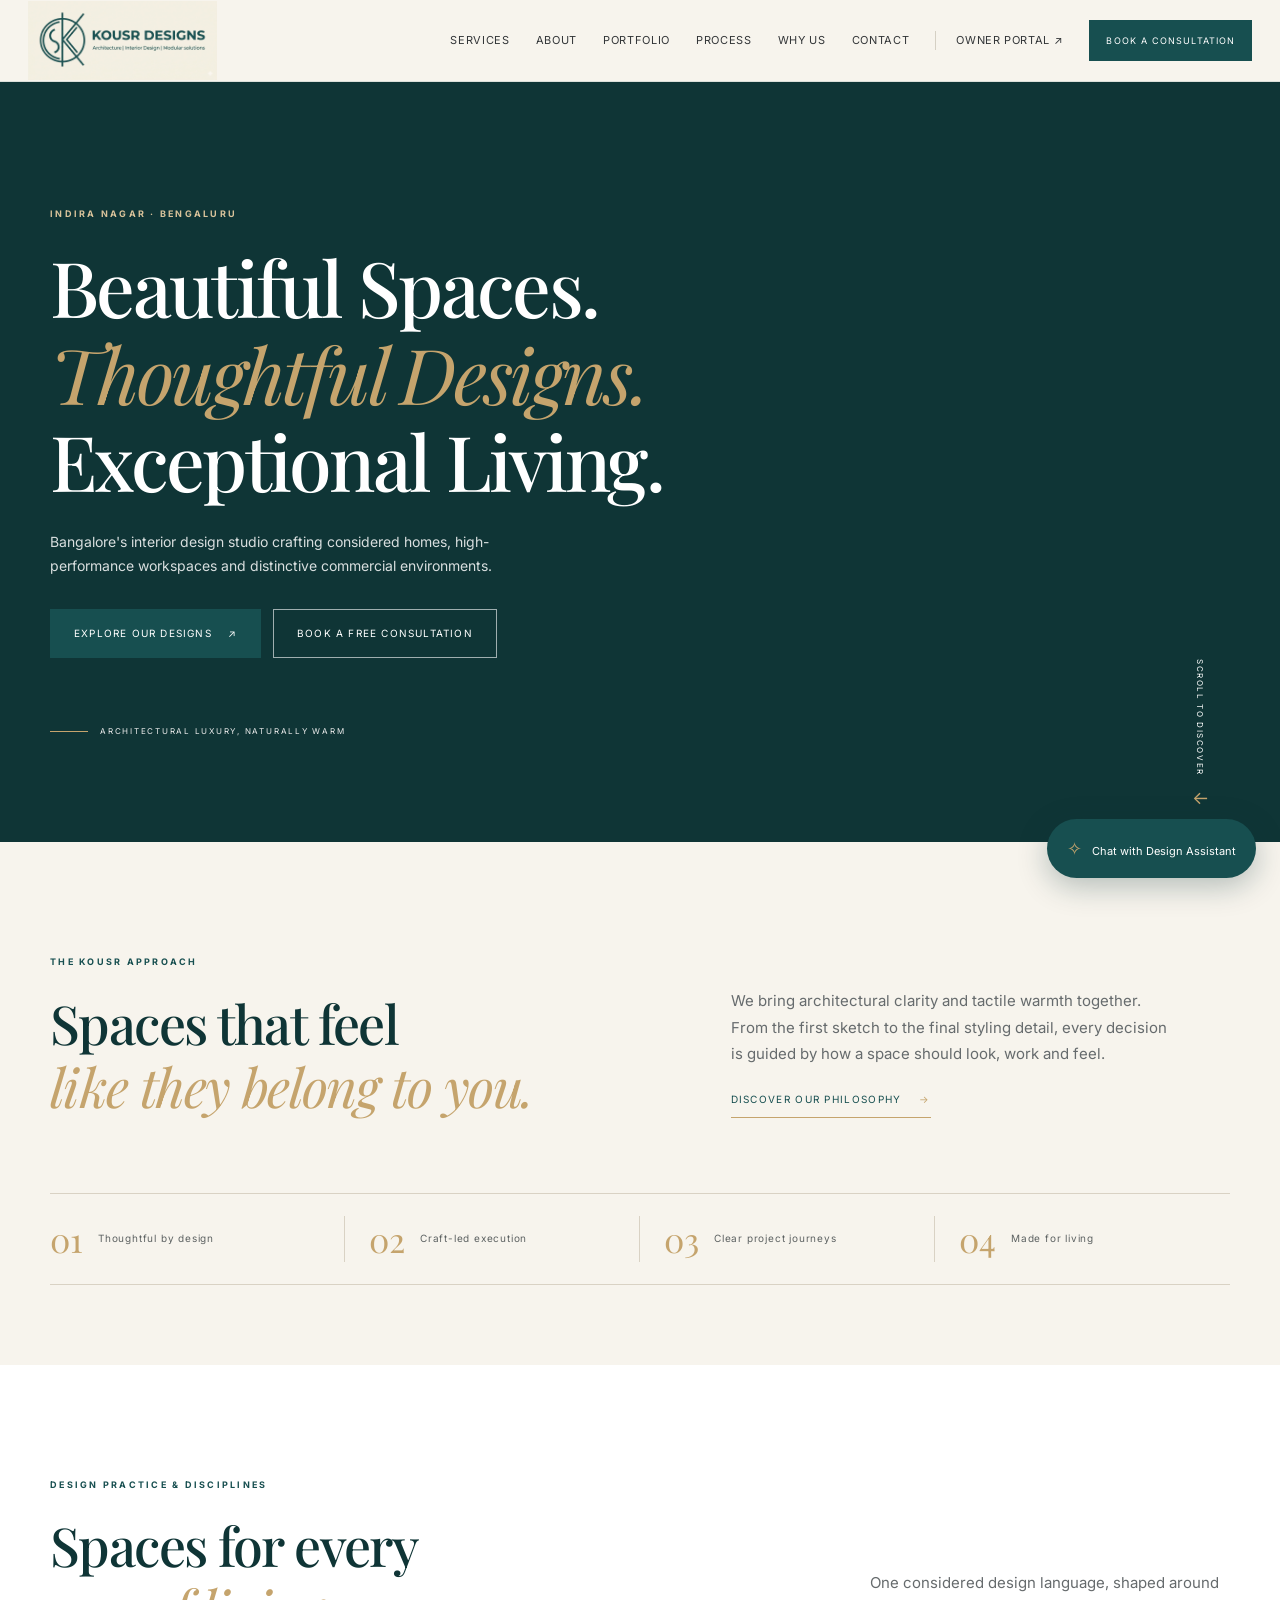
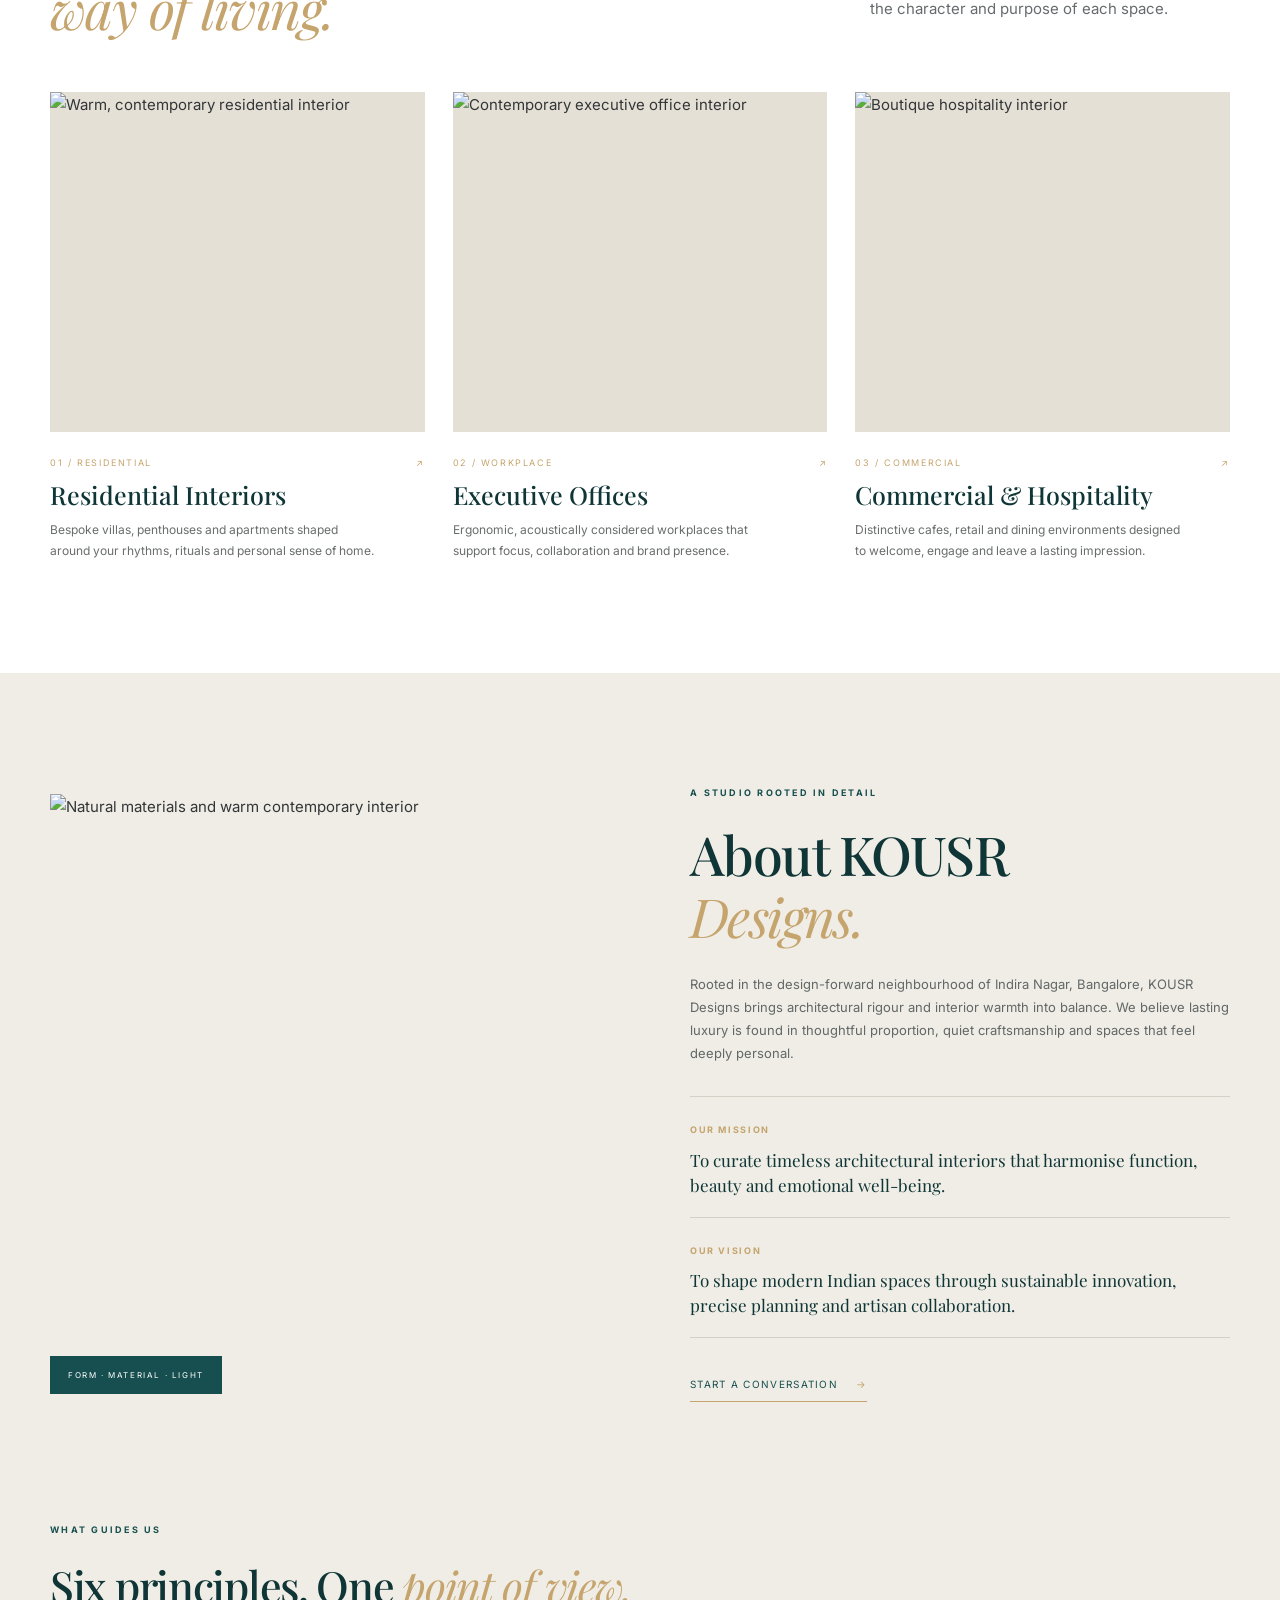
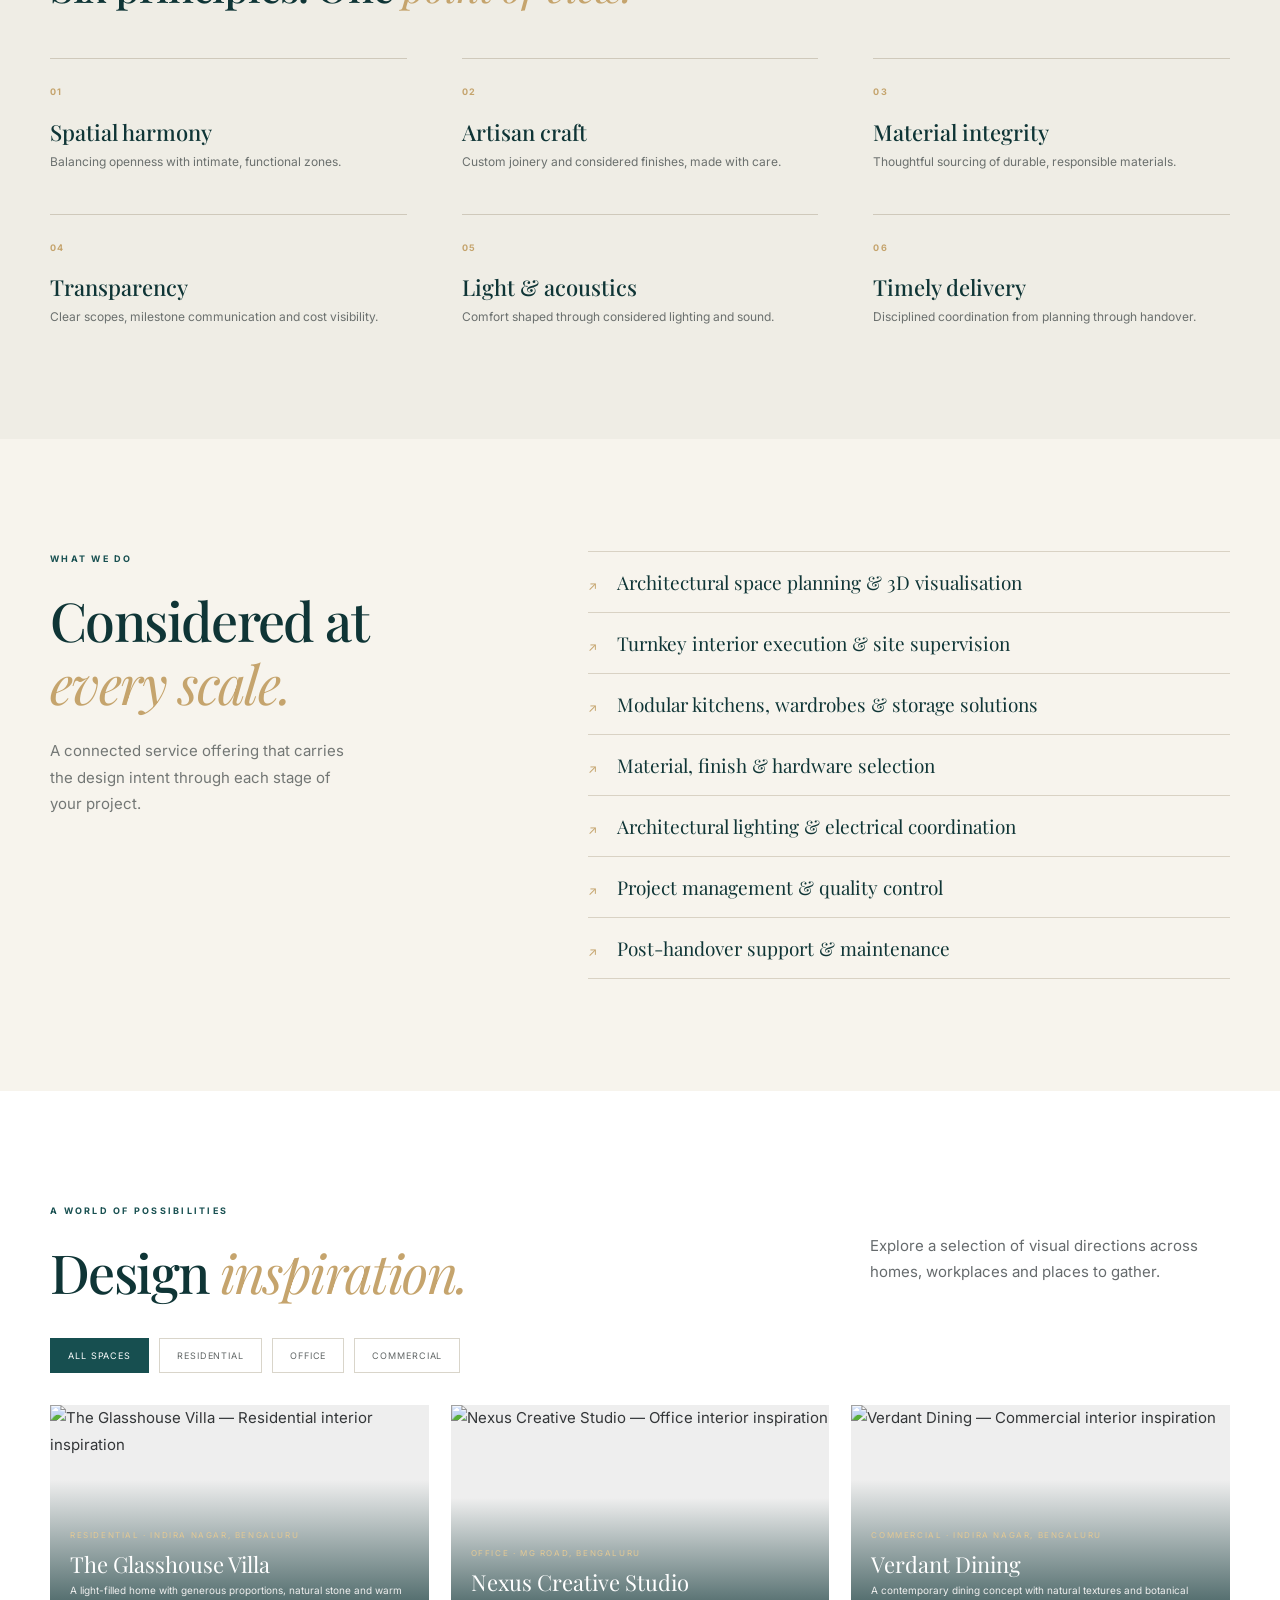
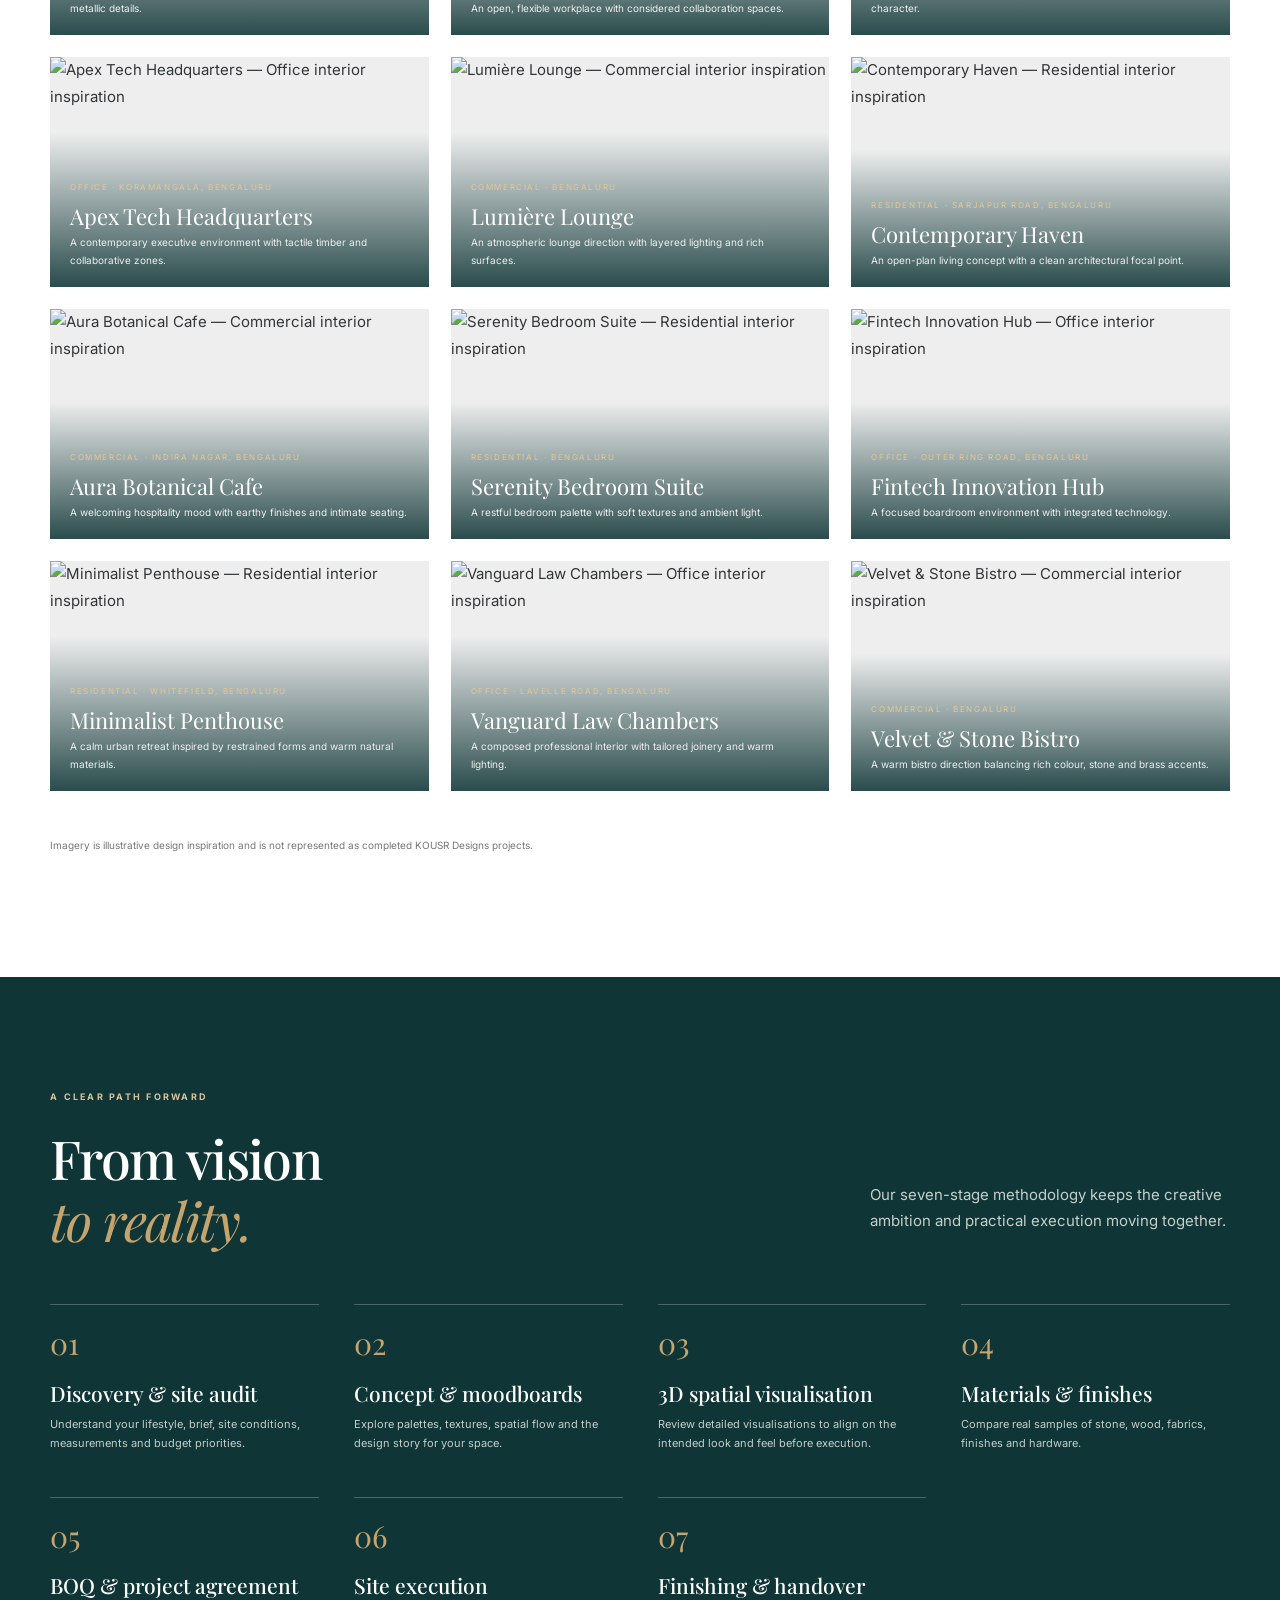
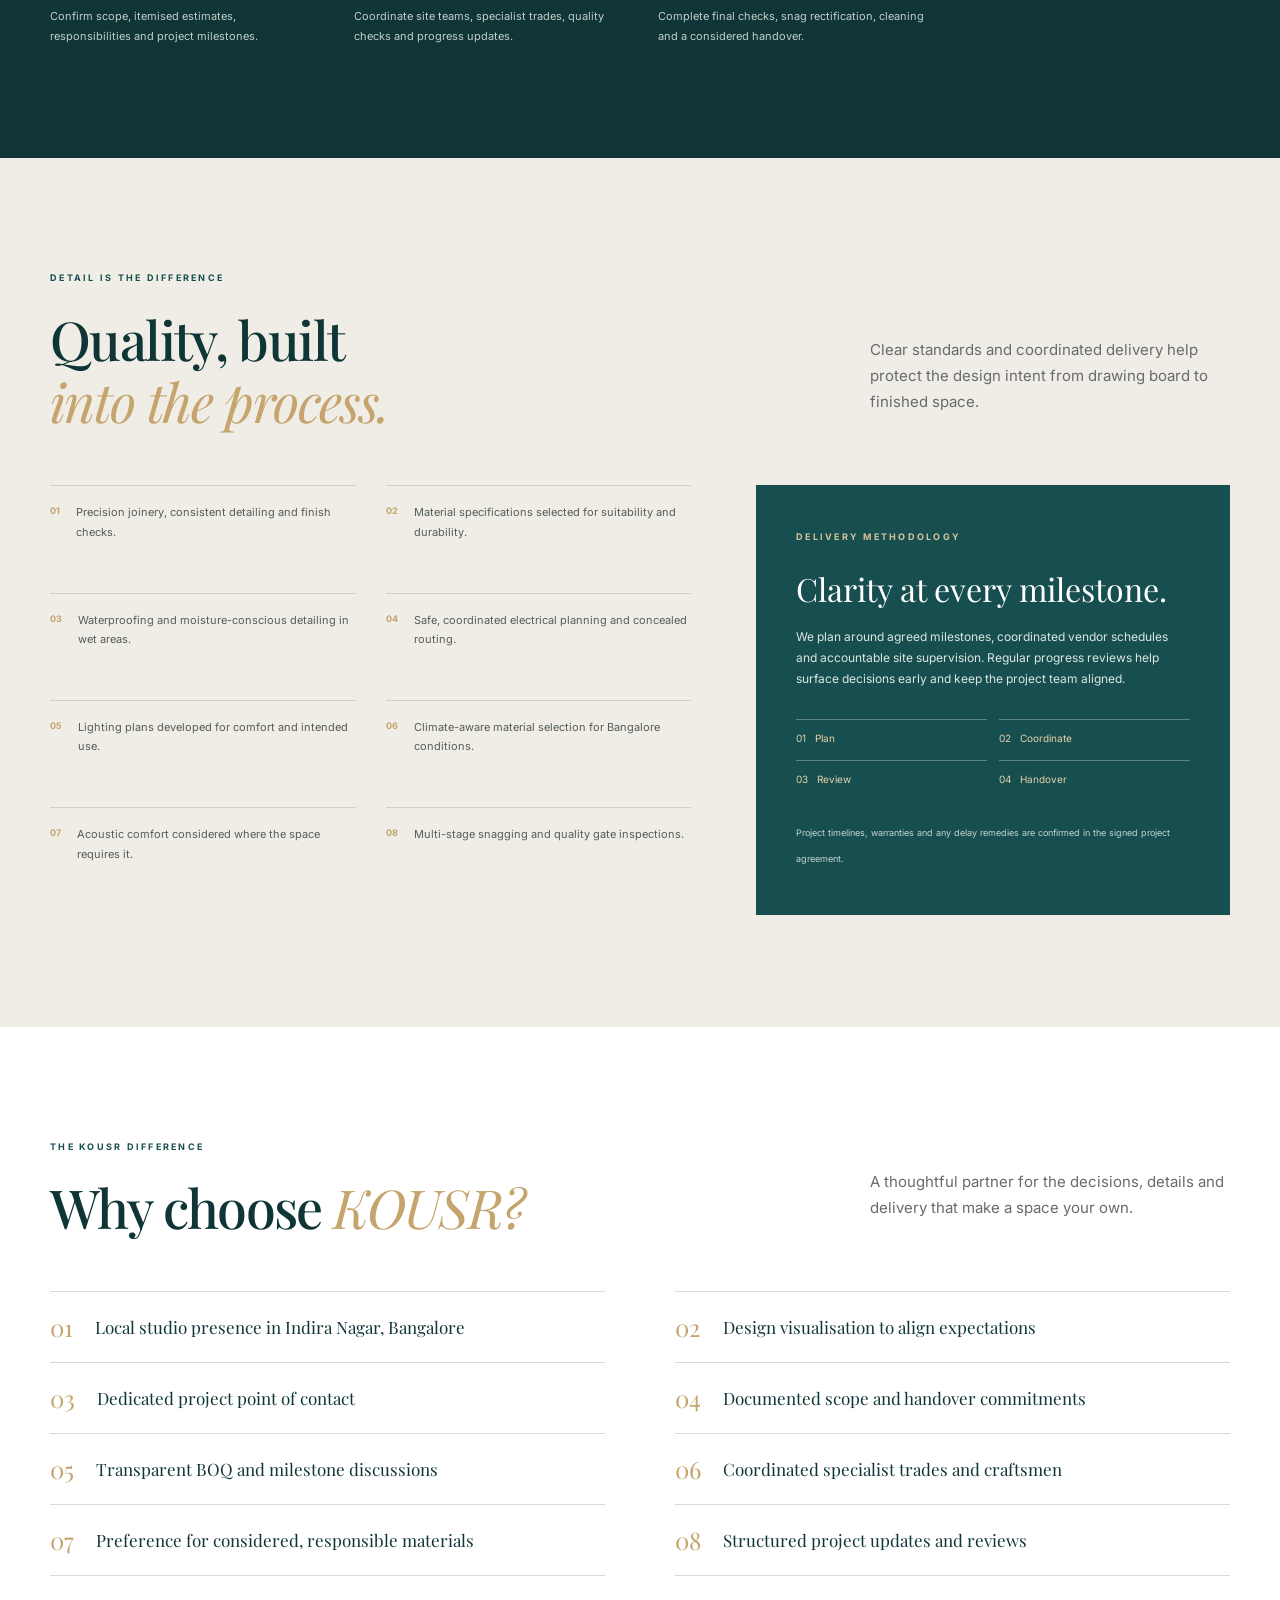
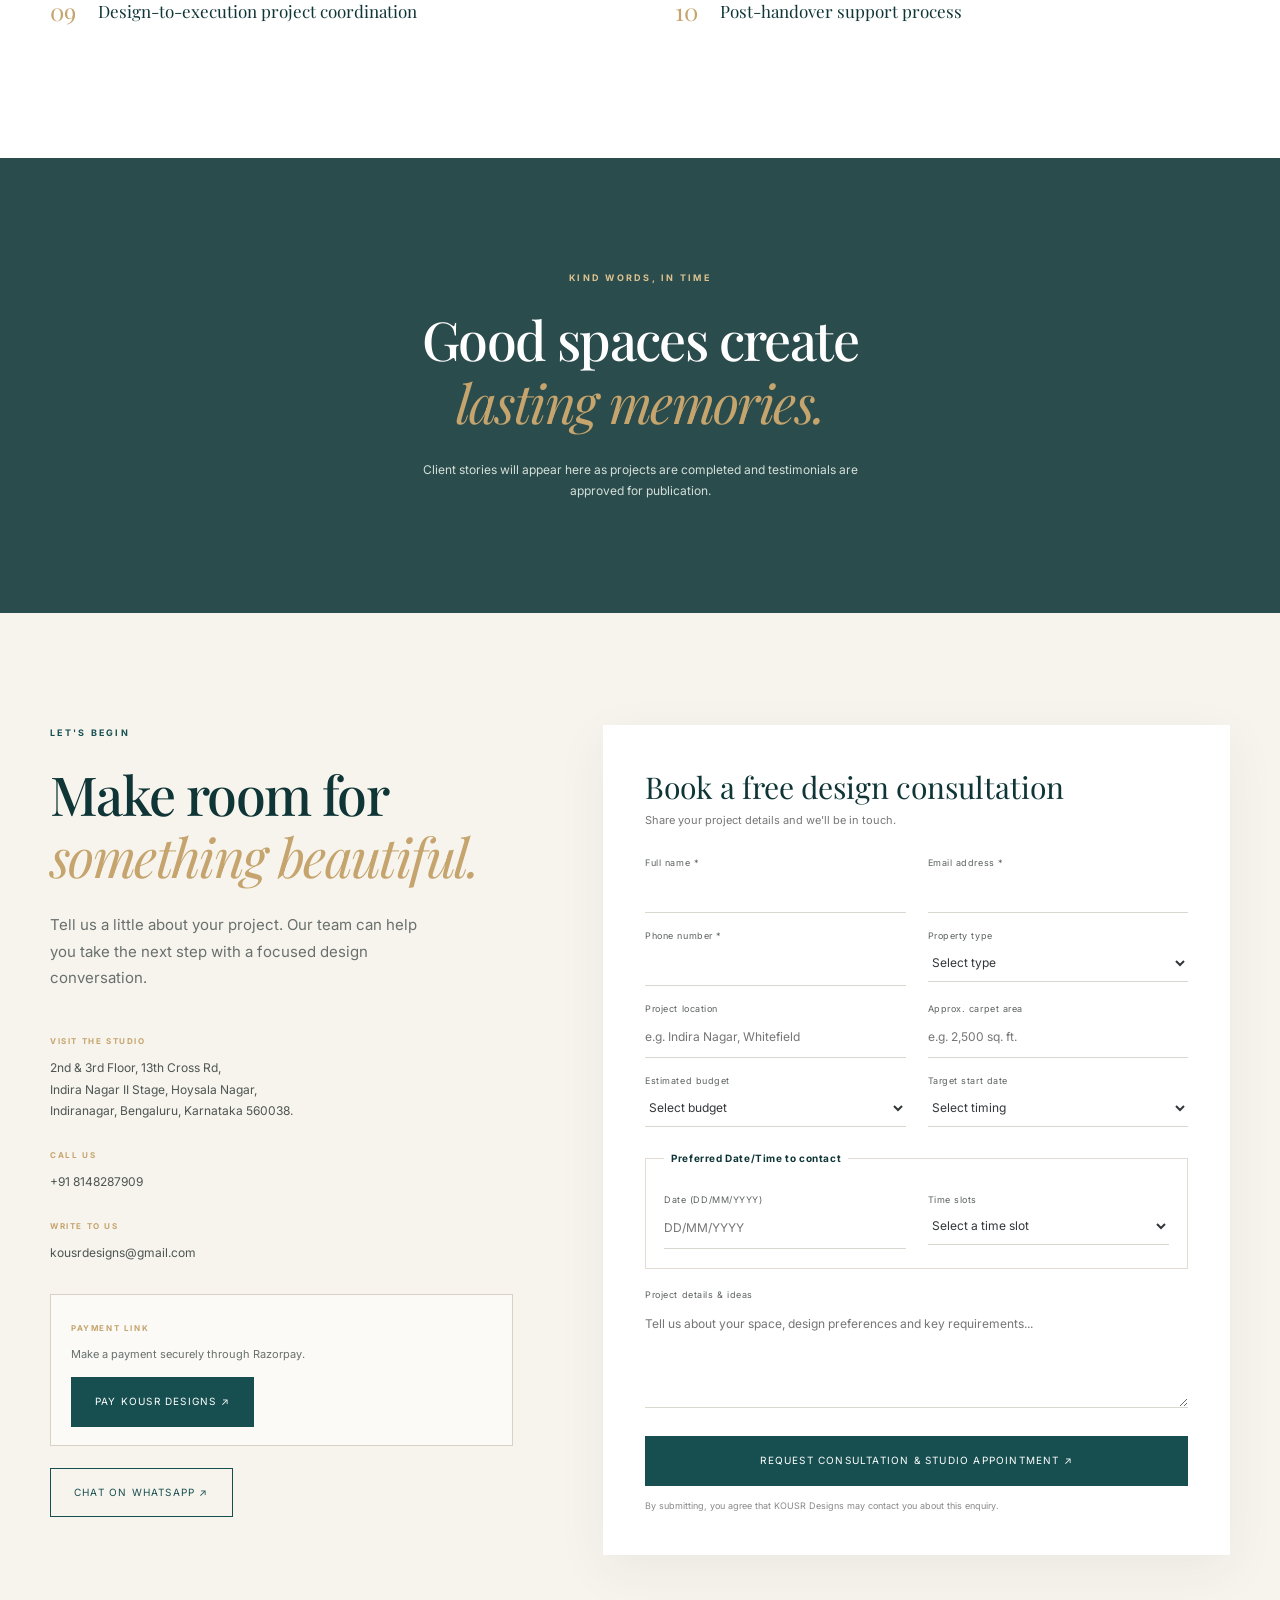
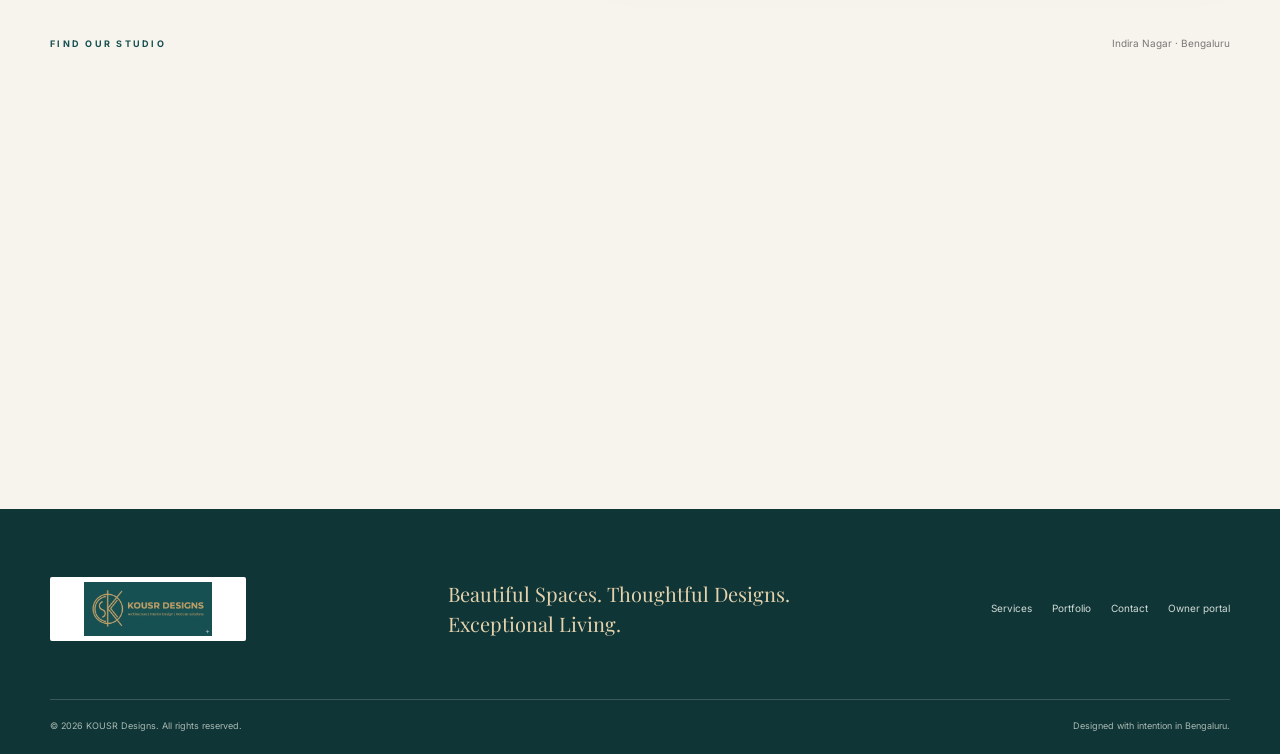
==== index.html @ 509823d4 "Modify logo image tag in index.html Updated the logo image tag to use inline styles for height and w" ====
<!doctype html>
<html lang="en">
<head>
  <meta charset="UTF-8" />
  <meta name="viewport" content="width=device-width, initial-scale=1.0" />
  <meta name="theme-color" content="#174F50" />
  <meta name="description" content="KOUSR Designs — bespoke residential, executive office and commercial interiors in Indira Nagar, Bangalore. Beautiful Spaces. Thoughtful Designs. Exceptional Living." />
  <title>KOUSR Designs | Thoughtful Interior Architecture · Bangalore</title>
  <link rel="preconnect" href="https://fonts.googleapis.com">
  <link rel="preconnect" href="https://fonts.gstatic.com" crossorigin>
  <link href="https://fonts.googleapis.com/css2?family=Inter:wght@400;500;600;700&family=Playfair+Display:wght@400;500;600;700&display=swap" rel="stylesheet">
  <link rel="stylesheet" href="styles.css" />
</head>
<body>
<header class="site-header">
  <a class="brand brand-image" href="#home" aria-label="KOUSR Designs home"><img src="assets/KOUSR_logo-top.jpg" alt="KOUSR Designs logo" style="height: 80px; width: auto;"></a>
  <button class="menu-toggle" id="menuToggle" aria-label="Open navigation">☰</button>
  <nav id="mainNav">
    <a href="#services">Services</a><a href="#about">About</a><a href="#portfolio">Portfolio</a><a href="#process">Process</a><a href="#why-us">Why Us</a><a href="#contact">Contact</a>
    <a class="nav-owner" href="owner.html">Owner portal ↗</a>
    <a class="button button-small" href="#contact">Book a consultation</a>
  </nav>
</header>

<main>
<section class="hero" id="home">
  <div class="hero-image"></div><div class="hero-shade"></div>
  <div class="hero-content wrap">
    <p class="eyebrow light">INDIRA NAGAR · BENGALURU</p>
    <h1>Beautiful Spaces.<br><em>Thoughtful Designs.</em><br>Exceptional Living.</h1>
    <p class="hero-copy">Bangalore's interior design studio crafting considered homes, high-performance workspaces and distinctive commercial environments.</p>
    <div class="hero-actions"><a class="button" href="#portfolio">Explore our designs <span>↗</span></a><a class="button button-outline-light" href="#contact">Book a free consultation</a></div>
    <div class="hero-note"><span class="gold-line"></span> ARCHITECTURAL LUXURY, NATURALLY WARM</div>
  </div>
  <a class="scroll-cue" href="#intro">SCROLL TO DISCOVER <span>↓</span></a>
</section>

<section class="intro section" id="intro">
  <div class="wrap intro-grid">
    <div><p class="eyebrow">THE KOUSR APPROACH</p><h2>Spaces that feel<br><em>like they belong to you.</em></h2></div>
    <div class="intro-copy"><p>We bring architectural clarity and tactile warmth together. From the first sketch to the final styling detail, every decision is guided by how a space should look, work and feel.</p><a class="text-link" href="#about">Discover our philosophy <span>→</span></a></div>
  </div>
  <div class="stats wrap"><div><strong>01</strong><span>Thoughtful by design</span></div><div><strong>02</strong><span>Craft-led execution</span></div><div><strong>03</strong><span>Clear project journeys</span></div><div><strong>04</strong><span>Made for living</span></div></div>
</section>

<section class="section services-section" id="services">
 <div class="wrap"><div class="section-heading"><div><p class="eyebrow">DESIGN PRACTICE & DISCIPLINES</p><h2>Spaces for every<br><em>way of living.</em></h2></div><p>One considered design language, shaped around the character and purpose of each space.</p></div>
 <div class="service-grid">
  <article class="service-card"><div class="image-frame"><img src="https://images.unsplash.com/photo-1688647063090-36f36f692d95?auto=format&fit=crop&w=1100&q=85" alt="Warm, contemporary residential interior" loading="lazy"></div><div class="service-meta"><span>01 / RESIDENTIAL</span><span>↗</span></div><h3>Residential Interiors</h3><p>Bespoke villas, penthouses and apartments shaped around your rhythms, rituals and personal sense of home.</p></article>
  <article class="service-card"><div class="image-frame"><img src="https://images.pexels.com/photos/8082233/pexels-photo-8082233.jpeg?auto=compress&cs=tinysrgb&w=1100" alt="Contemporary executive office interior" loading="lazy"></div><div class="service-meta"><span>02 / WORKPLACE</span><span>↗</span></div><h3>Executive Offices</h3><p>Ergonomic, acoustically considered workplaces that support focus, collaboration and brand presence.</p></article>
  <article class="service-card"><div class="image-frame"><img src="https://images.unsplash.com/photo-1583354608715-177553a4035e?auto=format&fit=crop&w=1100&q=85" alt="Boutique hospitality interior" loading="lazy"></div><div class="service-meta"><span>03 / COMMERCIAL</span><span>↗</span></div><h3>Commercial & Hospitality</h3><p>Distinctive cafes, retail and dining environments designed to welcome, engage and leave a lasting impression.</p></article>
 </div></div>
</section>

<section class="about-section section" id="about">
 <div class="wrap about-grid"><div class="about-photo"><img src="https://images.unsplash.com/photo-1600210492486-724fe5c67fb0?auto=format&fit=crop&w=1200&q=85" alt="Natural materials and warm contemporary interior" loading="lazy"><span class="photo-caption">FORM · MATERIAL · LIGHT</span></div>
 <div class="about-copy"><p class="eyebrow">A STUDIO ROOTED IN DETAIL</p><h2>About KOUSR<br><em>Designs.</em></h2><p>Rooted in the design-forward neighbourhood of Indira Nagar, Bangalore, KOUSR Designs brings architectural rigour and interior warmth into balance. We believe lasting luxury is found in thoughtful proportion, quiet craftsmanship and spaces that feel deeply personal.</p>
 <div class="mission-vision"><div><span>OUR MISSION</span><p>To curate timeless architectural interiors that harmonise function, beauty and emotional well-being.</p></div><div><span>OUR VISION</span><p>To shape modern Indian spaces through sustainable innovation, precise planning and artisan collaboration.</p></div></div>
 <a class="text-link" href="#contact">Start a conversation <span>→</span></a></div></div>
 <div class="wrap values"><p class="eyebrow">WHAT GUIDES US</p><h2>Six principles. One <em>point of view.</em></h2><div class="value-grid">
  <div><b>01</b><h3>Spatial harmony</h3><p>Balancing openness with intimate, functional zones.</p></div><div><b>02</b><h3>Artisan craft</h3><p>Custom joinery and considered finishes, made with care.</p></div><div><b>03</b><h3>Material integrity</h3><p>Thoughtful sourcing of durable, responsible materials.</p></div><div><b>04</b><h3>Transparency</h3><p>Clear scopes, milestone communication and cost visibility.</p></div><div><b>05</b><h3>Light & acoustics</h3><p>Comfort shaped through considered lighting and sound.</p></div><div><b>06</b><h3>Timely delivery</h3><p>Disciplined coordination from planning through handover.</p></div>
 </div></div>
</section>

<section class="section detail-services">
 <div class="wrap detail-grid"><div><p class="eyebrow">WHAT WE DO</p><h2>Considered at<br><em>every scale.</em></h2><p class="muted">A connected service offering that carries the design intent through each stage of your project.</p></div>
 <ul class="service-list"><li>Architectural space planning & 3D visualisation</li><li>Turnkey interior execution & site supervision</li><li>Modular kitchens, wardrobes & storage solutions</li><li>Material, finish & hardware selection</li><li>Architectural lighting & electrical coordination</li><li>Project management & quality control</li><li>Post-handover support & maintenance</li></ul></div>
</section>

<section class="section portfolio-section" id="portfolio">
 <div class="wrap"><div class="section-heading"><div><p class="eyebrow">A WORLD OF POSSIBILITIES</p><h2>Design <em>inspiration.</em></h2></div><p>Explore a selection of visual directions across homes, workplaces and places to gather.</p></div>
 <div class="filters" role="group" aria-label="Filter portfolio"><button class="filter active" data-filter="All">All spaces</button><button class="filter" data-filter="Residential">Residential</button><button class="filter" data-filter="Office">Office</button><button class="filter" data-filter="Commercial">Commercial</button></div>
 <div class="portfolio-grid" id="portfolioGrid"></div>
 <p class="portfolio-disclaimer">Imagery is illustrative design inspiration and is not represented as completed KOUSR Designs projects.</p>
 </div>
</section>

<section class="process-section section" id="process">
 <div class="wrap"><div class="section-heading"><div><p class="eyebrow light">A CLEAR PATH FORWARD</p><h2>From vision<br><em>to reality.</em></h2></div><p>Our seven-stage methodology keeps the creative ambition and practical execution moving together.</p></div>
 <div class="process-grid">
  <div><b>01</b><h3>Discovery & site audit</h3><p>Understand your lifestyle, brief, site conditions, measurements and budget priorities.</p></div>
  <div><b>02</b><h3>Concept & moodboards</h3><p>Explore palettes, textures, spatial flow and the design story for your space.</p></div>
  <div><b>03</b><h3>3D spatial visualisation</h3><p>Review detailed visualisations to align on the intended look and feel before execution.</p></div>
  <div><b>04</b><h3>Materials & finishes</h3><p>Compare real samples of stone, wood, fabrics, finishes and hardware.</p></div>
  <div><b>05</b><h3>BOQ & project agreement</h3><p>Confirm scope, itemised estimates, responsibilities and project milestones.</p></div>
  <div><b>06</b><h3>Site execution</h3><p>Coordinate site teams, specialist trades, quality checks and progress updates.</p></div>
  <div><b>07</b><h3>Finishing & handover</h3><p>Complete final checks, snag rectification, cleaning and a considered handover.</p></div>
 </div></div>
</section>

<section class="section quality-section">
 <div class="wrap"><div class="section-heading"><div><p class="eyebrow">DETAIL IS THE DIFFERENCE</p><h2>Quality, built<br><em>into the process.</em></h2></div><p>Clear standards and coordinated delivery help protect the design intent from drawing board to finished space.</p></div>
 <div class="quality-grid"><div class="quality-list">
  <div><span>01</span><p>Precision joinery, consistent detailing and finish checks.</p></div><div><span>02</span><p>Material specifications selected for suitability and durability.</p></div><div><span>03</span><p>Waterproofing and moisture-conscious detailing in wet areas.</p></div><div><span>04</span><p>Safe, coordinated electrical planning and concealed routing.</p></div><div><span>05</span><p>Lighting plans developed for comfort and intended use.</p></div><div><span>06</span><p>Climate-aware material selection for Bangalore conditions.</p></div><div><span>07</span><p>Acoustic comfort considered where the space requires it.</p></div><div><span>08</span><p>Multi-stage snagging and quality gate inspections.</p></div>
 </div><div class="delivery-card"><p class="eyebrow light">DELIVERY METHODOLOGY</p><h3>Clarity at every milestone.</h3><p>We plan around agreed milestones, coordinated vendor schedules and accountable site supervision. Regular progress reviews help surface decisions early and keep the project team aligned.</p><div class="delivery-steps"><span>01 &nbsp; Plan</span><span>02 &nbsp; Coordinate</span><span>03 &nbsp; Review</span><span>04 &nbsp; Handover</span></div><small>Project timelines, warranties and any delay remedies are confirmed in the signed project agreement.</small></div></div>
 </div>
</section>

<section class="section why-section" id="why-us"><div class="wrap"><div class="section-heading"><div><p class="eyebrow">THE KOUSR DIFFERENCE</p><h2>Why choose <em>KOUSR?</em></h2></div><p>A thoughtful partner for the decisions, details and delivery that make a space your own.</p></div>
 <div class="reasons">
  <div><b>01</b><span>Local studio presence in Indira Nagar, Bangalore</span></div><div><b>02</b><span>Design visualisation to align expectations</span></div><div><b>03</b><span>Dedicated project point of contact</span></div><div><b>04</b><span>Documented scope and handover commitments</span></div><div><b>05</b><span>Transparent BOQ and milestone discussions</span></div><div><b>06</b><span>Coordinated specialist trades and craftsmen</span></div><div><b>07</b><span>Preference for considered, responsible materials</span></div><div><b>08</b><span>Structured project updates and reviews</span></div><div><b>09</b><span>Design-to-execution project coordination</span></div><div><b>10</b><span>Post-handover support process</span></div>
 </div></div></section>

<section class="testimonial section"><div class="wrap testimonial-inner"><p class="eyebrow light">KIND WORDS, IN TIME</p><h2>Good spaces create<br><em>lasting memories.</em></h2><p class="testimonial-placeholder">Client stories will appear here as projects are completed and testimonials are approved for publication.</p></div></section>

<section class="contact-section section" id="contact">
 <div class="wrap contact-grid"><div class="contact-copy"><p class="eyebrow">LET'S BEGIN</p><h2>Make room for<br><em>something beautiful.</em></h2><p>Tell us a little about your project. Our team can help you take the next step with a focused design conversation.</p>
 <div class="contact-details"><div><span>VISIT THE STUDIO</span><p>2nd &amp; 3rd Floor, 13th Cross Rd,<br>Indira Nagar II Stage, Hoysala Nagar,<br>Indiranagar, Bengaluru, Karnataka 560038.</p></div><div><span>CALL US</span><p><a href="tel:+918148287909">+91 8148287909</a></p></div><div><span>WRITE TO US</span><p><a href="mailto:kousrdesigns@gmail.com">kousrdesigns@gmail.com</a></p></div></div>
 <div class="payment-block"><span class="payment-label">PAYMENT LINK</span><p>Make a payment securely through Razorpay.</p><a class="button payment-button" href="https://razorpay.me/@kousrdesigns" target="_blank" rel="noopener">Pay KOUSR Designs ↗</a></div>
 <a class="button whatsapp-button" href="https://wa.me/918148287909?text=Hello%20KOUSR%20Designs%2C%20I%27d%20like%20to%20discuss%20an%20interior%20design%20project." target="_blank" rel="noopener">Chat on WhatsApp ↗</a>
 </div>
 <form class="consult-form" name="consultation" method="POST" data-netlify="true" netlify-honeypot="bot-field" action="/thank-you.html">
  <input type="hidden" name="form-name" value="consultation"><p class="hidden"><label>Do not fill this out <input name="bot-field"></label></p>
  <h3>Book a free design consultation</h3><p class="form-intro">Share your project details and we'll be in touch.</p>
  <div class="form-row"><label>Full name *<input name="name" required autocomplete="name" data-testid="contact-name"></label><label>Email address *<input type="email" name="email" required autocomplete="email" data-testid="contact-email"></label></div>
  <div class="form-row"><label>Phone number *<input type="tel" name="phone" required autocomplete="tel" data-testid="contact-phone"></label><label>Property type<select name="property_type" data-testid="contact-property-type"><option value="">Select type</option><option>Villa</option><option>Apartment / Penthouse</option><option>Executive Office</option><option>Commercial / Retail / Cafe</option><option>Other</option></select></label></div>
  <div class="form-row"><label>Project location<input name="location" placeholder="e.g. Indira Nagar, Whitefield" data-testid="contact-location"></label><label>Approx. carpet area<input name="size" placeholder="e.g. 2,500 sq. ft." data-testid="contact-size"></label></div>
  <div class="form-row"><label>Estimated budget<select name="budget" data-testid="contact-budget"><option value="">Select budget</option><option>Under 15 Lakhs</option><option>₹15 Lakhs - ₹25 Lakhs</option><option>₹25 Lakhs - ₹50 Lakhs</option><option>₹50 Lakhs - ₹1 Crore</option><option>₹1 Crore+</option></select></label><label>Target start date<select name="start_date" data-testid="contact-start-date"><option value="">Select timing</option><option>Immediately</option><option>Within 1 Month</option><option>1 - 3 Months</option><option>Planning Phase</option></select></label></div>
  <fieldset class="callback-fieldset"><legend>Preferred Date/Time to contact</legend><div class="form-row"><label>Date (DD/MM/YYYY)<input type="text" name="preferred_contact_date" placeholder="DD/MM/YYYY" inputmode="numeric" pattern="(0[1-9]|[12][0-9]|3[01])/(0[1-9]|1[0-2])/[0-9]{4}" title="Enter date as DD/MM/YYYY" data-testid="preferred-contact-date"></label><label>Time slots<select name="preferred_contact_time" data-testid="preferred-contact-time"><option value="">Select a time slot</option><option>11am to 1pm</option><option>2 pm to 4 pm</option><option>4 pm to 6 pm</option></select></label></div></fieldset>
  <label>Project details & ideas<textarea name="description" rows="4" placeholder="Tell us about your space, design preferences and key requirements..." data-testid="contact-description"></textarea></label>
  <button class="button form-submit" type="submit" data-testid="contact-submit">Request consultation & studio appointment ↗</button><small>By submitting, you agree that KOUSR Designs may contact you about this enquiry.</small>
 </form></div>
 <div class="wrap map-wrap"><div class="map-heading"><span class="eyebrow">FIND OUR STUDIO</span><span>Indira Nagar · Bengaluru</span></div><iframe title="Map showing Indira Nagar, Bengaluru" src="https://www.google.com/maps?q=2nd%20%26%203rd%20Floor%2C%2013th%20Cross%20Rd%2C%20Indira%20Nagar%20II%20Stage%2C%20Hoysala%20Nagar%2C%20Indiranagar%2C%20Bengaluru%2C%20Karnataka%20560038&output=embed" loading="lazy" referrerpolicy="no-referrer-when-downgrade"></iframe></div>
</section>
</main>
<footer><div class="wrap footer-main"><a class="brand brand-footer brand-image brand-image-footer" href="#home" aria-label="KOUSR Designs home"><img src="assets/KOUSR_logo-bottom.jpg" alt="KOUSR Designs logo"></a><p>Beautiful Spaces. Thoughtful Designs.<br>Exceptional Living.</p><div class="footer-links"><a href="#services">Services</a><a href="#portfolio">Portfolio</a><a href="#contact">Contact</a><a href="owner.html">Owner portal</a></div></div><div class="wrap footer-bottom"><span>© <span id="year"></span> KOUSR Designs. All rights reserved.</span><span>Designed with intention in Bengaluru.</span></div></footer>

<button class="chat-launch" id="chatLaunch" aria-label="Open KOUSR Design Assistant"><span>✧</span> Chat with Design Assistant</button>
<aside class="chat-panel" id="chatPanel" aria-label="KOUSR Design Assistant" aria-hidden="true">
 <div class="chat-head"><div><b>✧ KOUSR Design Assistant</b><small>Let's shape your project brief</small></div><button id="chatClose" aria-label="Close chat">×</button></div>
 <div class="chat-messages" id="chatMessages"><div class="bot-message">Welcome to KOUSR Designs. What are you planning to create?</div><div class="quick-questions"><button data-question="Estimate">Estimate</button><button data-question="Tell me about your design process">Design process</button><button data-question="Where is your Indira Nagar studio?">Studio address</button></div></div>
 <form id="chatForm" class="chat-input"><input id="chatInput" placeholder="Tell us about your space…" aria-label="Your message"><button type="submit" aria-label="Send message">↑</button></form>
</aside>
<script src="script.js"></script>
</body></html>
---- styles.css ----
:root{--teal:#174F50;--teal-dark:#0F3536;--teal-light:#256C6E;--ivory:#F7F4ED;--ivory-dark:#EAE3D2;--gold:#C5A46D;--charcoal:#333638;--muted:#666b6d;--white:#fff;--serif:'Playfair Display',Georgia,serif;--sans:'Inter',Arial,sans-serif}*{box-sizing:border-box}html{scroll-behavior:smooth;scroll-padding-top:86px}body{margin:0;background:var(--ivory);color:var(--charcoal);font-family:var(--sans);font-size:15px;line-height:1.75}img{display:block;width:100%;object-fit:cover}a{color:inherit;text-decoration:none}button,input,select,textarea{font:inherit}.wrap{width:min(1180px,calc(100% - 56px));margin:auto}.section{padding:112px 0}.site-header{height:82px;padding:0 max(28px,calc((100vw - 1360px)/2));display:flex;align-items:center;justify-content:space-between;position:sticky;top:0;z-index:50;background:rgba(247,244,237,.94);backdrop-filter:blur(14px);border-bottom:1px solid rgba(23,79,80,.12)}.brand{display:flex;align-items:center;gap:10px;color:var(--teal)}.brand-mark{font:600 38px var(--serif);line-height:1}.brand-mark span{color:var(--gold)}.brand-name{font-size:15px;letter-spacing:.19em;font-weight:500;line-height:1.2}.brand-name b{font-weight:700}.brand-name small{display:block;font-size:8px;letter-spacing:.28em;margin-top:5px;color:#7a7a70}.site-header nav{display:flex;align-items:center;gap:26px;font-size:11px;letter-spacing:.06em;text-transform:uppercase}.site-header nav>a:not(.button):hover,.footer-links a:hover{color:var(--gold)}.nav-owner{border-left:1px solid #d5d0c4;padding-left:20px}.button{display:inline-flex;align-items:center;justify-content:center;gap:16px;padding:15px 23px;background:var(--teal);color:white;border:1px solid var(--teal);font-size:10px;letter-spacing:.12em;text-transform:uppercase;transition:.25s}.button:hover{background:var(--teal-dark);border-color:var(--teal-dark);transform:translateY(-2px)}.button-small{padding:12px 16px;font-size:9px}.menu-toggle{display:none;background:none;border:0;color:var(--teal);font-size:25px}.hero{height:min(760px,calc(100vh - 82px));min-height:620px;position:relative;display:flex;align-items:center;color:#fff;background:var(--teal-dark);overflow:hidden}.hero-image,.hero-shade{position:absolute;inset:0}.hero-image{background:url('https://images.unsplash.com/photo-1648881806148-e5c51179c826?auto=format&fit=crop&w=2200&q=90') center 55%/cover}.hero-shade{background:linear-gradient(90deg,rgba(15,53,54,.91) 0%,rgba(15,53,54,.69) 48%,rgba(15,53,54,.12) 100%)}.hero-content{position:relative;padding-top:20px}.eyebrow{font-size:9px;letter-spacing:.25em;font-weight:700;color:var(--teal);margin:0 0 22px;text-transform:uppercase}.eyebrow.light{color:#d9c39b}.hero h1{font:500 clamp(48px,6vw,82px)/1.13 var(--serif);letter-spacing:-.035em;margin:0;max-width:780px}.hero h1 em,h2 em{font-weight:400;color:var(--gold)}.hero-copy{max-width:510px;color:rgba(255,255,255,.84);font-size:14px;margin:26px 0 30px}.hero-actions{display:flex;gap:12px;flex-wrap:wrap}.button-outline-light{background:transparent;border-color:rgba(255,255,255,.6)}.button-outline-light:hover{background:white;color:var(--teal)}.hero-note{display:flex;align-items:center;gap:12px;font-size:8px;letter-spacing:.22em;margin-top:66px;color:#eee}.gold-line{width:38px;height:1px;background:var(--gold)}.scroll-cue{position:absolute;right:5%;bottom:34px;font-size:8px;letter-spacing:.2em;writing-mode:vertical-rl}.scroll-cue span{color:var(--gold);font-size:18px;margin-top:12px}.intro{padding-bottom:80px}.intro-grid,.section-heading{display:grid;grid-template-columns:1.1fr .9fr;gap:70px;align-items:end}.section h2,.intro h2{font:500 clamp(38px,4.2vw,57px)/1.17 var(--serif);letter-spacing:-.03em;margin:0;color:var(--teal-dark)}.intro-copy p,.section-heading>p{color:#666b6d;max-width:440px;margin:0 0 18px}.text-link{display:inline-flex;gap:18px;color:var(--teal);font-size:10px;text-transform:uppercase;letter-spacing:.13em;border-bottom:1px solid var(--gold);padding-bottom:8px}.text-link span{color:var(--gold)}.stats{display:grid;grid-template-columns:repeat(4,1fr);margin-top:75px;border-top:1px solid #d9d2c4;border-bottom:1px solid #d9d2c4;padding:22px 0}.stats div{display:flex;align-items:center;gap:15px;border-right:1px solid #d9d2c4;padding-left:24px}.stats div:first-child{padding-left:0}.stats div:last-child{border:0}.stats strong{font:34px var(--serif);color:var(--gold)}.stats span{font-size:10px;letter-spacing:.08em;color:#5d6262}.services-section{background:#fff}.section-heading{margin-bottom:52px}.section-heading>p{max-width:360px;justify-self:end}.service-grid{display:grid;grid-template-columns:repeat(3,1fr);gap:28px}.image-frame{height:340px;overflow:hidden;background:#e5e0d5}.image-frame img{height:100%;transition:transform .7s}.service-card:hover img{transform:scale(1.04)}.service-meta{display:flex;justify-content:space-between;color:var(--gold);font-size:9px;letter-spacing:.18em;margin:23px 0 7px}.service-card h3,.value-grid h3,.process-grid h3{font:500 25px var(--serif);color:var(--teal-dark);margin:0 0 8px}.service-card p{font-size:12px;color:#696d6c;max-width:330px;margin:0}.about-section{background:#efede5}.about-grid{display:grid;grid-template-columns:1fr 1fr;gap:100px;align-items:center}.about-photo{height:600px;position:relative}.about-photo img{height:100%}.photo-caption{position:absolute;bottom:0;left:0;background:var(--teal);color:white;padding:12px 18px;font-size:8px;letter-spacing:.2em}.about-copy>p:not(.eyebrow){color:#626767;font-size:13px;margin:25px 0}.mission-vision{border-top:1px solid #d4d0c5;margin:32px 0}.mission-vision div{padding:18px 0;border-bottom:1px solid #d4d0c5}.mission-vision span{font-size:9px;letter-spacing:.18em;color:var(--gold);font-weight:700}.mission-vision p{font:17px/1.5 var(--serif);margin:6px 0 0;color:var(--teal-dark)}.values{padding-top:120px}.values>h2{font-size:43px;margin-bottom:48px}.value-grid{display:grid;grid-template-columns:repeat(3,1fr);gap:42px 55px}.value-grid>div{border-top:1px solid #cfc9bb;padding-top:18px}.value-grid b{font-size:9px;color:var(--gold);letter-spacing:.15em}.value-grid h3{font-size:22px;margin:13px 0 4px}.value-grid p{font-size:12px;color:#6b706e;margin:0}.detail-services{background:var(--ivory)}.detail-grid{display:grid;grid-template-columns:.8fr 1.2fr;gap:110px}.detail-grid .muted{color:#737775;max-width:310px;margin-top:24px}.service-list{list-style:none;padding:0;margin:0;border-top:1px solid #d9d2c4}.service-list li{padding:17px 0;border-bottom:1px solid #d9d2c4;font:19px var(--serif);color:var(--teal-dark)}.service-list li:before{content:"↗";color:var(--gold);font:12px var(--sans);margin-right:20px}.portfolio-section{background:#fff}.filters{display:flex;gap:10px;margin:-18px 0 32px}.filter{background:transparent;border:1px solid #d9d5ca;padding:9px 17px;font-size:9px;letter-spacing:.1em;text-transform:uppercase;color:#626767;cursor:pointer}.filter.active,.filter:hover{background:var(--teal);border-color:var(--teal);color:white}.portfolio-grid{columns:3;column-gap:22px}.portfolio-item{break-inside:avoid;margin:0 0 22px;position:relative;overflow:hidden;background:#eee}.portfolio-item img{width:100%;height:auto;min-height:230px;max-height:440px;transition:transform .6s}.portfolio-item:hover img{transform:scale(1.04)}.portfolio-overlay{position:absolute;inset:auto 0 0;padding:40px 20px 18px;color:white;background:linear-gradient(transparent,rgba(15,53,54,.88))}.portfolio-overlay span{font-size:8px;letter-spacing:.2em;color:#e3c994}.portfolio-overlay h3{font:22px var(--serif);margin:3px 0}.portfolio-overlay p{font-size:10px;margin:0;color:#eee}.portfolio-disclaimer{font-size:10px;color:#777;margin-top:24px}.process-section{background:var(--teal-dark);color:white}.process-section h2{color:white}.process-section .section-heading>p{color:#c5cfca}.process-grid{display:grid;grid-template-columns:repeat(4,1fr);gap:44px 35px}.process-grid>div{border-top:1px solid rgba(255,255,255,.25);padding-top:18px}.process-grid b{font:30px var(--serif);color:var(--gold)}.process-grid h3{color:white;font-size:21px;margin:15px 0 8px}.process-grid p{font-size:11px;color:#c2ceca;margin:0}.quality-section{background:#efede5}.quality-grid{display:grid;grid-template-columns:1.15fr .85fr;gap:65px}.quality-list{display:grid;grid-template-columns:1fr 1fr;gap:0 30px}.quality-list div{display:flex;gap:16px;border-top:1px solid #d5d0c3;padding:17px 0}.quality-list span{font-size:9px;color:var(--gold);font-weight:700}.quality-list p{font-size:11px;color:#555d5a;margin:0}.delivery-card{background:var(--teal);color:white;padding:44px 40px}.delivery-card h3{font:32px var(--serif);margin:0 0 16px}.delivery-card>p:not(.eyebrow){font-size:12px;color:#dce6e1}.delivery-steps{display:grid;grid-template-columns:1fr 1fr;gap:12px;margin:30px 0}.delivery-steps span{border-top:1px solid rgba(255,255,255,.3);padding-top:10px;font-size:10px;color:#e5d0a9}.delivery-card small{font-size:9px;color:#c6d4ce}.why-section{background:#fff}.reasons{display:grid;grid-template-columns:1fr 1fr;column-gap:70px}.reasons div{display:flex;align-items:center;gap:22px;border-top:1px solid #ded9ce;padding:19px 0}.reasons b{font:24px var(--serif);color:var(--gold)}.reasons span{font:17px var(--serif);color:var(--teal-dark)}.testimonial{background:linear-gradient(rgba(15,53,54,.88),rgba(15,53,54,.88)),url('https://images.unsplash.com/photo-1600607687939-ce8a6c25118c?auto=format&fit=crop&w=1800&q=85') center/cover;color:white;text-align:center}.testimonial-inner h2{color:white}.testimonial-inner .eyebrow{color:#ddc28f}.testimonial-placeholder{max-width:470px;margin:25px auto 0;color:#d4dfda;font-size:12px}.contact-section{background:var(--ivory)}.contact-grid{display:grid;grid-template-columns:.85fr 1.15fr;gap:90px;align-items:start}.contact-copy>p:not(.eyebrow){color:#69706d;max-width:390px;margin:24px 0 35px}.contact-details{display:grid;gap:18px;margin-bottom:30px}.contact-details span{font-size:8px;letter-spacing:.2em;color:var(--gold);font-weight:700}.contact-details p{font-size:12px;line-height:1.8;margin:5px 0 0;color:#4d5552}.whatsapp-button{background:transparent;color:var(--teal);border-color:var(--teal)}.whatsapp-button:hover{color:white}.consult-form{background:white;padding:42px;box-shadow:0 15px 50px rgba(34,52,47,.06)}.consult-form h3{font:30px var(--serif);color:var(--teal-dark);margin:0}.form-intro{font-size:11px;color:#777;margin:4px 0 25px}.consult-form label{display:block;font-size:9px;letter-spacing:.06em;color:#5b6260;margin-bottom:15px;flex:1}.consult-form input,.consult-form select,.consult-form textarea{display:block;width:100%;border:0;border-bottom:1px solid #d8d8d1;background:#fff;padding:10px 0;color:var(--charcoal);outline:none;font-size:12px;border-radius:0}.consult-form input:focus,.consult-form select:focus,.consult-form textarea:focus{border-color:var(--gold)}.form-row{display:flex;gap:22px}.consult-form textarea{resize:vertical}.form-submit{width:100%;margin-top:13px;cursor:pointer}.consult-form small{display:block;font-size:9px;color:#888;margin-top:12px}.hidden{display:none}.map-wrap{margin-top:80px}.map-heading{display:flex;justify-content:space-between;align-items:center;margin-bottom:16px}.map-heading .eyebrow{margin:0}.map-heading>span:last-child{font-size:10px;color:#777}.map-wrap iframe{width:100%;height:320px;border:0;filter:grayscale(.35) sepia(.12)}footer{background:#0f3536;color:white;padding:50px 0 20px}.footer-main{display:flex;align-items:center;justify-content:space-between;padding-bottom:40px}.brand-footer{color:white}.brand-footer .brand-name small{color:#b5c2bc}.footer-main>p{font:20px/1.5 var(--serif);color:#e4d2ad}.footer-links{display:flex;gap:20px;font-size:10px;color:#d1dbd6}.footer-bottom{border-top:1px solid rgba(255,255,255,.18);padding-top:18px;display:flex;justify-content:space-between;font-size:9px;color:#aab9b2}.chat-launch{position:fixed;z-index:60;right:24px;bottom:22px;border:0;border-radius:40px;background:var(--teal);color:white;padding:14px 20px;box-shadow:0 8px 30px #0f35364a;font-size:11px;cursor:pointer}.chat-launch span{color:var(--gold);font-size:18px;margin-right:7px}.chat-panel{position:fixed;z-index:61;right:24px;bottom:82px;width:min(370px,calc(100vw - 32px));height:470px;background:white;box-shadow:0 15px 55px #172f2b30;display:none;flex-direction:column}.chat-panel.open{display:flex}.chat-head{background:var(--teal);color:white;padding:17px 19px;display:flex;justify-content:space-between;align-items:center}.chat-head b{font:17px var(--serif)}.chat-head small{display:block;font-size:9px;color:#d4e0d9}.chat-head button{border:0;background:none;color:white;font-size:25px;cursor:pointer}.chat-messages{padding:18px;overflow:auto;flex:1;background:#fbfaf7}.bot-message,.user-message{max-width:90%;padding:12px 14px;font-size:11px;margin-bottom:12px;line-height:1.6}.bot-message{background:#eeeae0;color:#394541}.user-message{background:var(--teal);color:white;margin-left:auto}.quick-questions{display:flex;flex-wrap:wrap;gap:6px}.quick-questions button{border:1px solid #d8d2c5;background:white;color:var(--teal);padding:7px 9px;font-size:9px;cursor:pointer}.chat-input{display:flex;padding:12px;border-top:1px solid #eee}.chat-input input{flex:1;border:0;outline:0;font-size:11px}.chat-input button{border:0;background:var(--teal);color:white;width:35px;height:35px;cursor:pointer}.brief-card{border:1px solid #d8d2c5;padding:12px;margin:8px 0;font-size:10px;background:white}.brief-card button{margin-top:8px;border:0;background:var(--teal);color:white;padding:7px 10px;font-size:9px;cursor:pointer}
@media(max-width:1000px){.site-header nav{gap:14px;font-size:9px}.site-header{padding:0 22px}.about-grid{gap:55px}.contact-grid{gap:45px}.detail-grid{gap:55px}}
@media(max-width:760px){.wrap{width:min(100% - 36px,560px)}.section{padding:78px 0}.site-header{height:72px;padding:0 18px}.menu-toggle{display:block}.site-header nav{display:none;position:absolute;top:72px;left:0;right:0;background:var(--ivory);padding:22px;flex-direction:column;align-items:stretch;gap:17px;border-bottom:1px solid #ddd}.site-header nav.open{display:flex}.site-header nav>a{padding:4px}.nav-owner{border-left:0;padding-left:4px}.hero{height:700px;min-height:0}.hero-image{background-position:62% center}.hero-shade{background:linear-gradient(90deg,rgba(15,53,54,.9),rgba(15,53,54,.42))}.hero h1{font-size:48px}.hero-copy{font-size:13px}.hero-note{margin-top:48px}.intro-grid,.section-heading,.about-grid,.detail-grid,.quality-grid,.contact-grid{grid-template-columns:1fr;gap:28px}.section-heading>p{justify-self:start}.stats{grid-template-columns:1fr 1fr;gap:15px;margin-top:48px}.stats div{padding:10px 0 10px 10px}.stats div:nth-child(2){border:0}.stats strong{font-size:28px}.service-grid{grid-template-columns:1fr;gap:38px}.image-frame{height:300px}.about-photo{height:420px}.values{padding-top:80px}.values>h2{font-size:36px}.value-grid{grid-template-columns:1fr 1fr;gap:30px 22px}.portfolio-grid{columns:2;column-gap:12px}.portfolio-item{margin-bottom:12px}.portfolio-overlay{padding:30px 10px 10px}.portfolio-overlay h3{font-size:16px}.portfolio-overlay p{display:none}.filters{overflow:auto;padding-bottom:5px}.filter{white-space:nowrap}.process-grid{grid-template-columns:1fr 1fr;gap:30px 22px}.quality-list{grid-template-columns:1fr}.delivery-card{padding:30px 25px}.reasons{grid-template-columns:1fr;column-gap:0}.form-row{display:block}.consult-form{padding:28px 20px}.map-wrap{margin-top:55px}.map-wrap iframe{height:260px}.footer-main{align-items:flex-start;gap:22px;flex-direction:column}.footer-main>p{margin:0}.footer-links{flex-wrap:wrap}.footer-bottom{gap:10px;flex-direction:column}.chat-launch{right:12px;bottom:12px}.chat-panel{right:12px;bottom:72px}}
@media(max-width:420px){.hero h1{font-size:41px}.value-grid,.process-grid{grid-template-columns:1fr}.portfolio-grid{columns:1}.portfolio-item img{max-height:360px}.hero-actions .button{width:100%}.stats{grid-template-columns:1fr 1fr}.brand-mark{font-size:32px}.brand-name{font-size:13px}}

/* KOUSR logo image, payment link and callback preference fields */
.brand-image{display:flex;align-items:center;min-width:0}.brand-image img{display:block;width:176px;height:54px;object-fit:contain;object-position:left center}.brand-image-footer{background:#fff;padding:5px 10px;border-radius:2px}.brand-image-footer img{width:176px;height:54px;object-position:center}.payment-block{margin:0 0 22px;padding:18px 20px;border:1px solid #d9d2c4;background:rgba(255,255,255,.55)}.payment-label{font-size:8px;letter-spacing:.2em;color:var(--gold);font-weight:700}.payment-block p{font-size:11px;color:#69706d;margin:6px 0 13px}.payment-button{display:inline-flex}.callback-fieldset{border:1px solid #e1ddd3;padding:17px 18px 4px;margin:8px 0 18px;min-width:0}.callback-fieldset legend{padding:0 7px;font-size:10px;letter-spacing:.06em;color:var(--teal-dark);font-weight:700}.callback-fieldset .form-row{margin-top:7px}.callback-fieldset label{font-size:9px}.callback-fieldset input,.callback-fieldset select{background:#fff}
@media(max-width:760px){.brand-image img{width:148px;height:48px}.brand-image-footer img{width:164px;height:50px}.payment-block{padding:16px}}

.assistant-contact-link,.assistant-arrow-link{color:var(--teal);font-weight:700;text-decoration:underline;text-underline-offset:2px}.assistant-arrow-link{display:inline-block;margin-left:7px;font-size:16px;text-decoration:none}
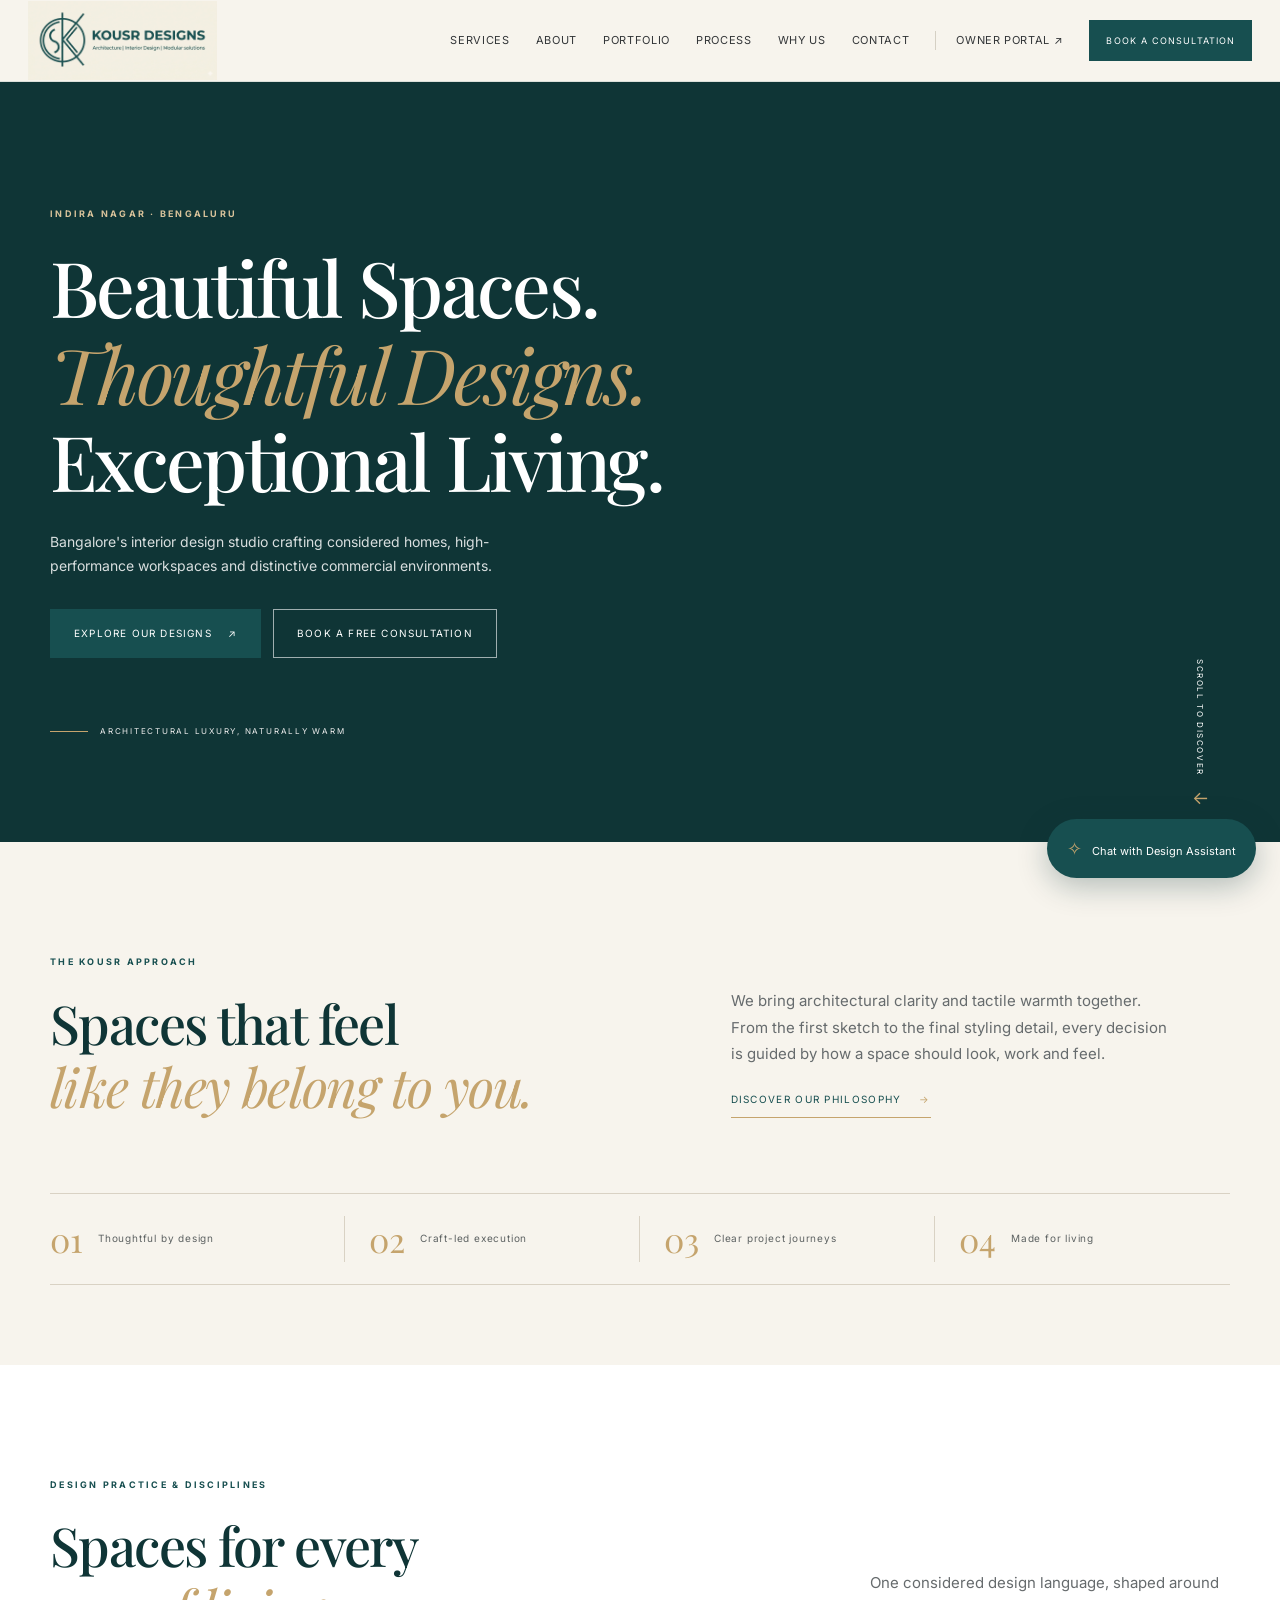
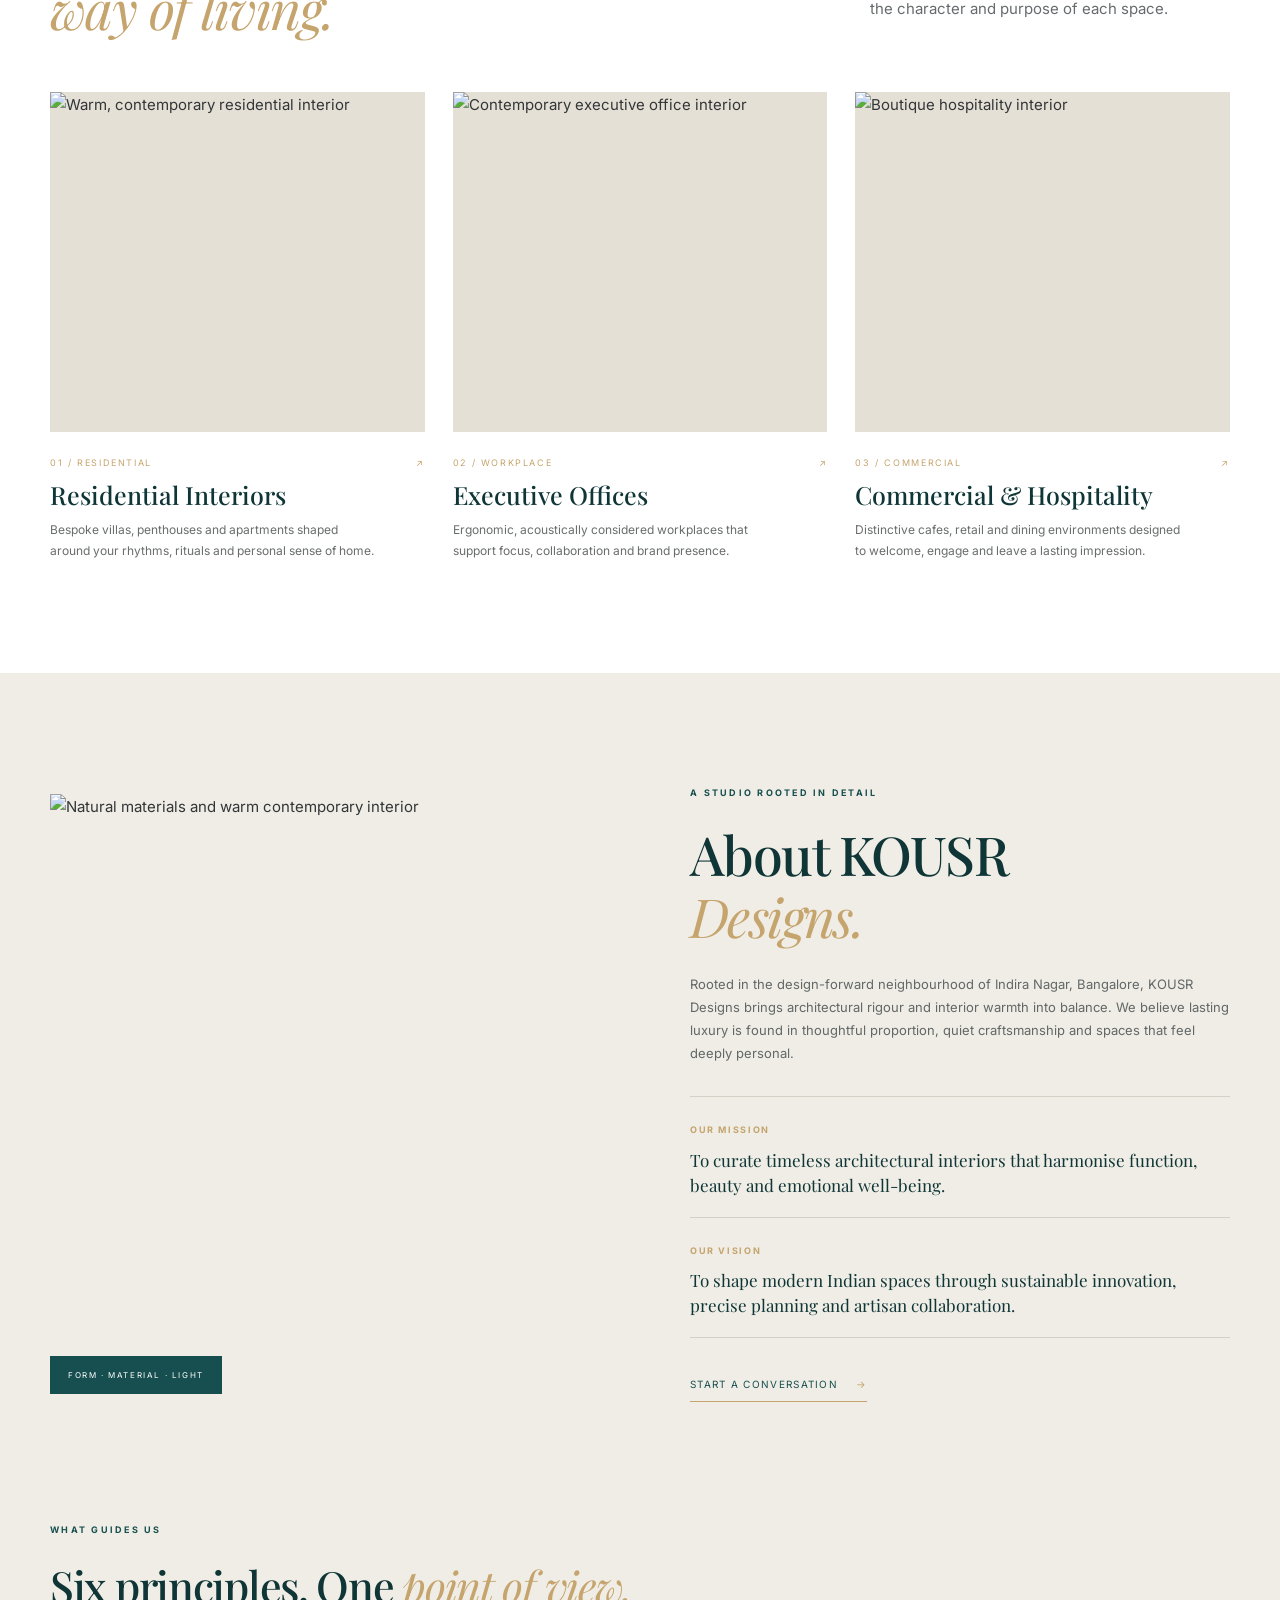
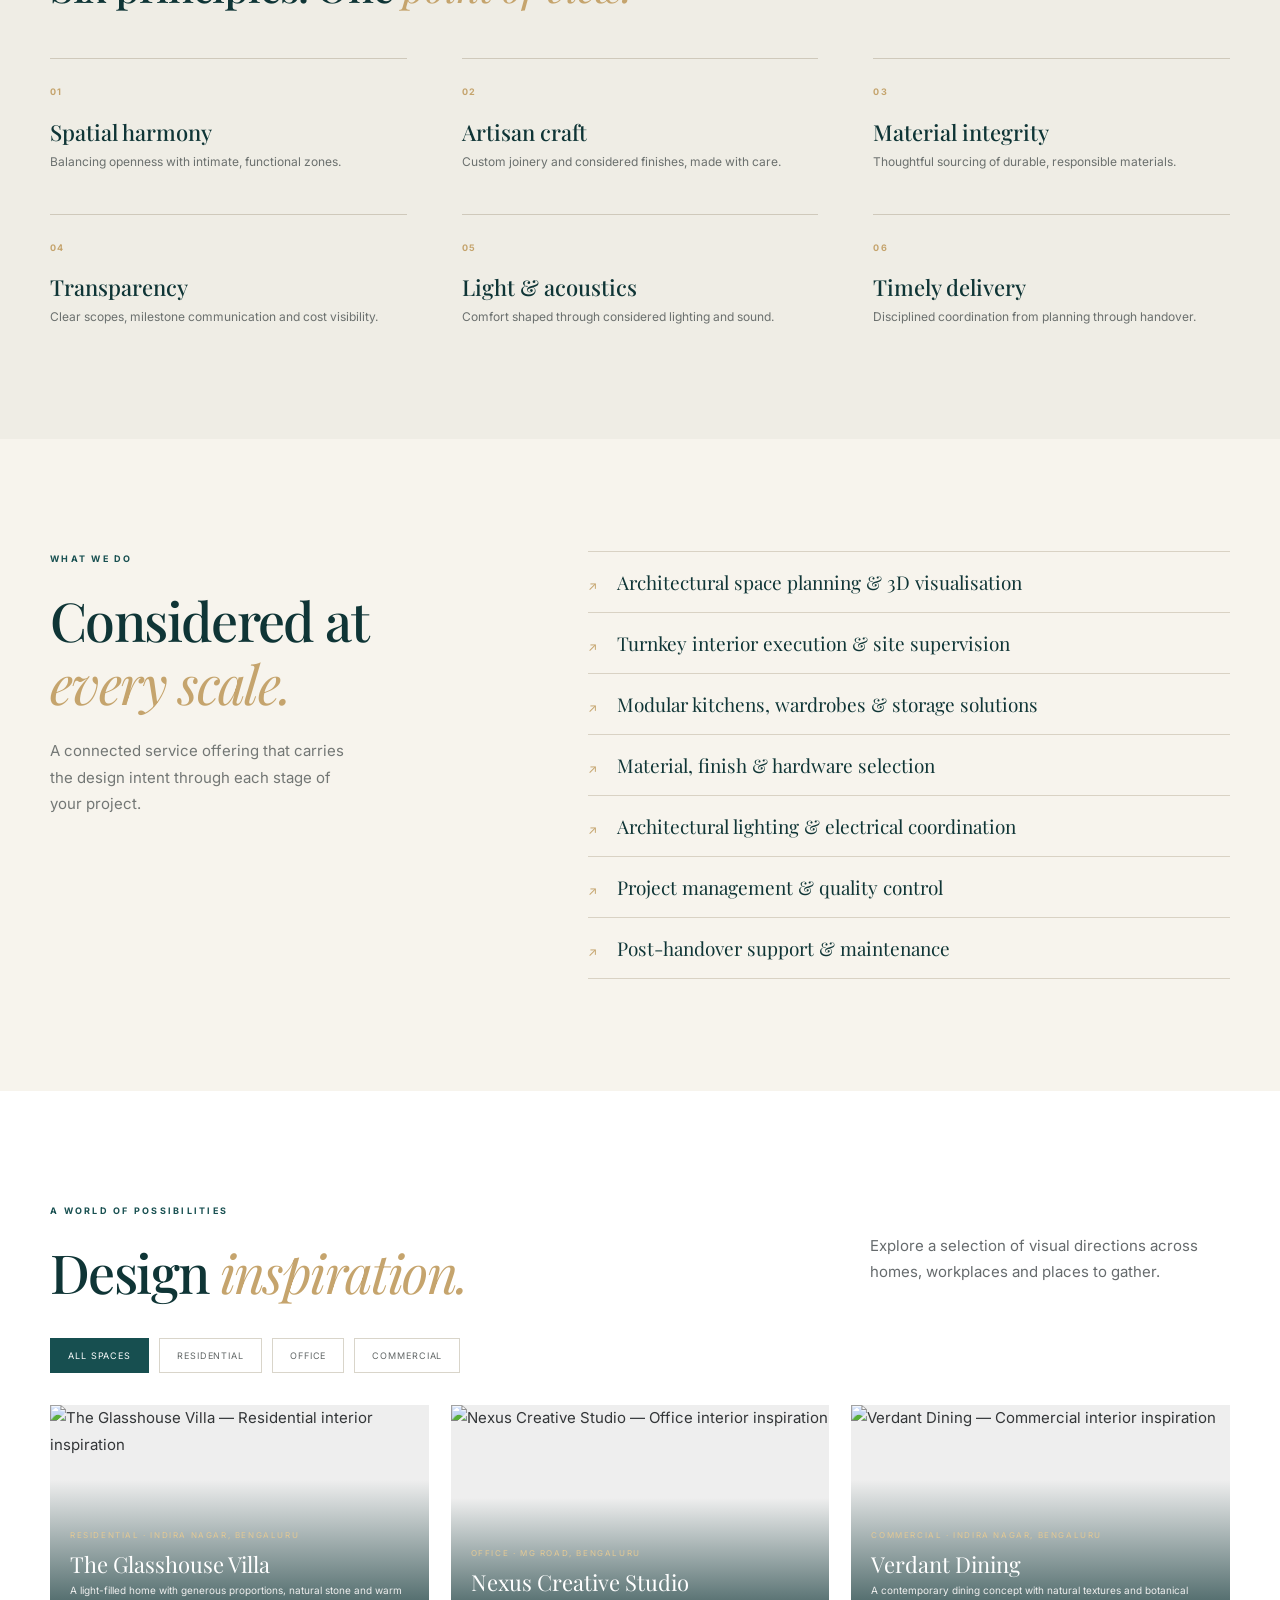
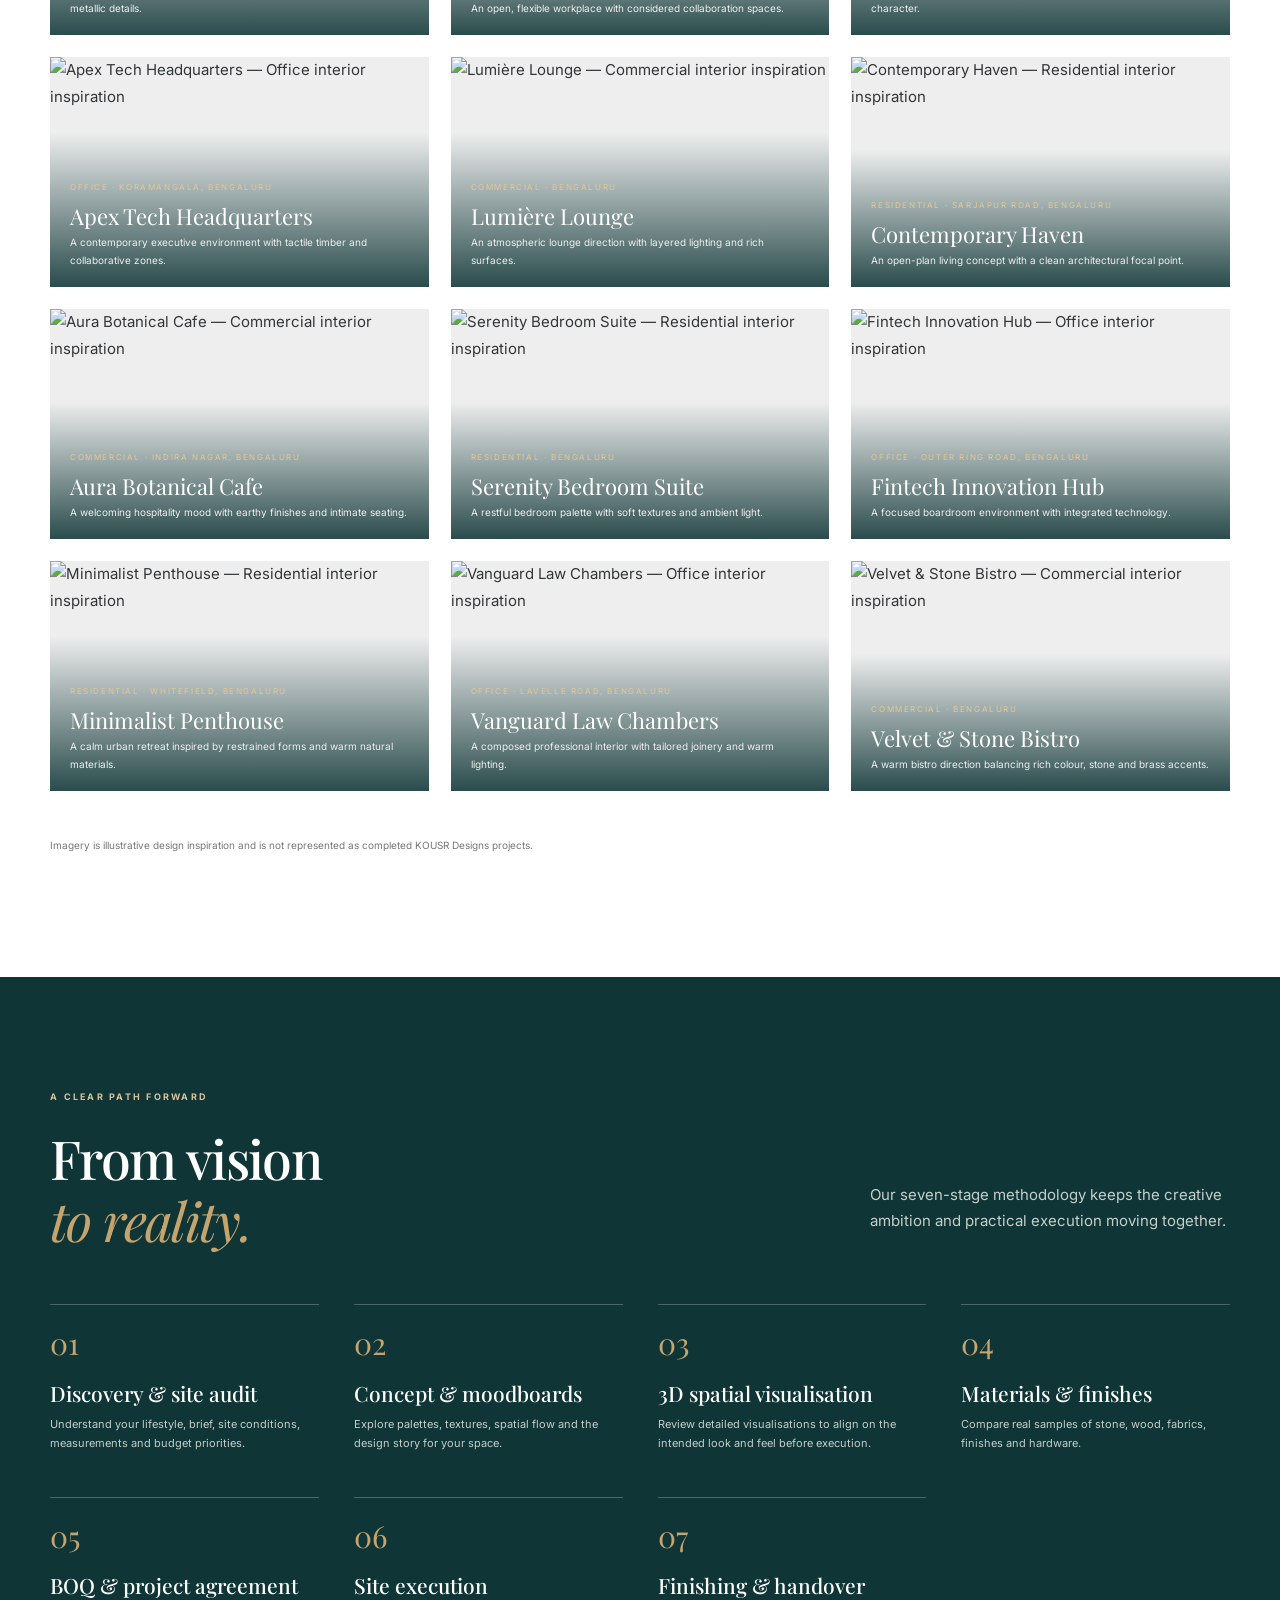
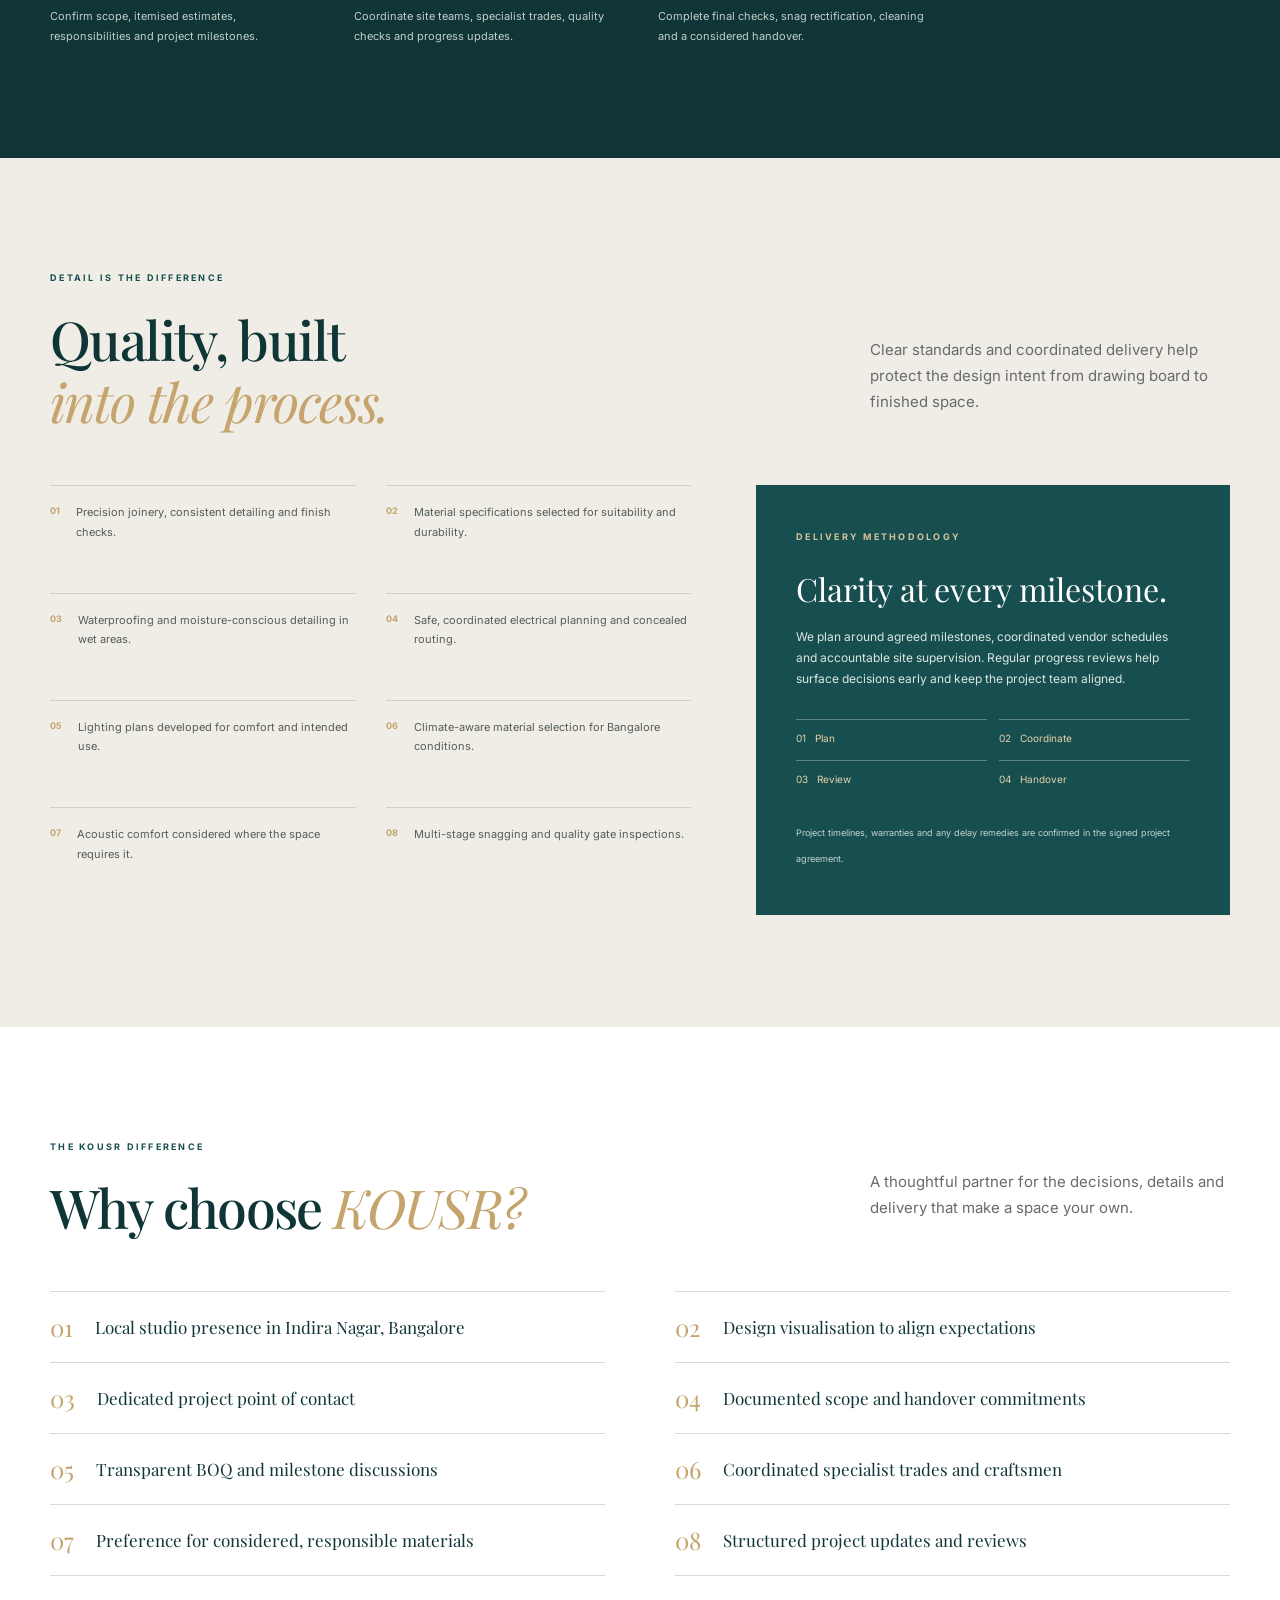
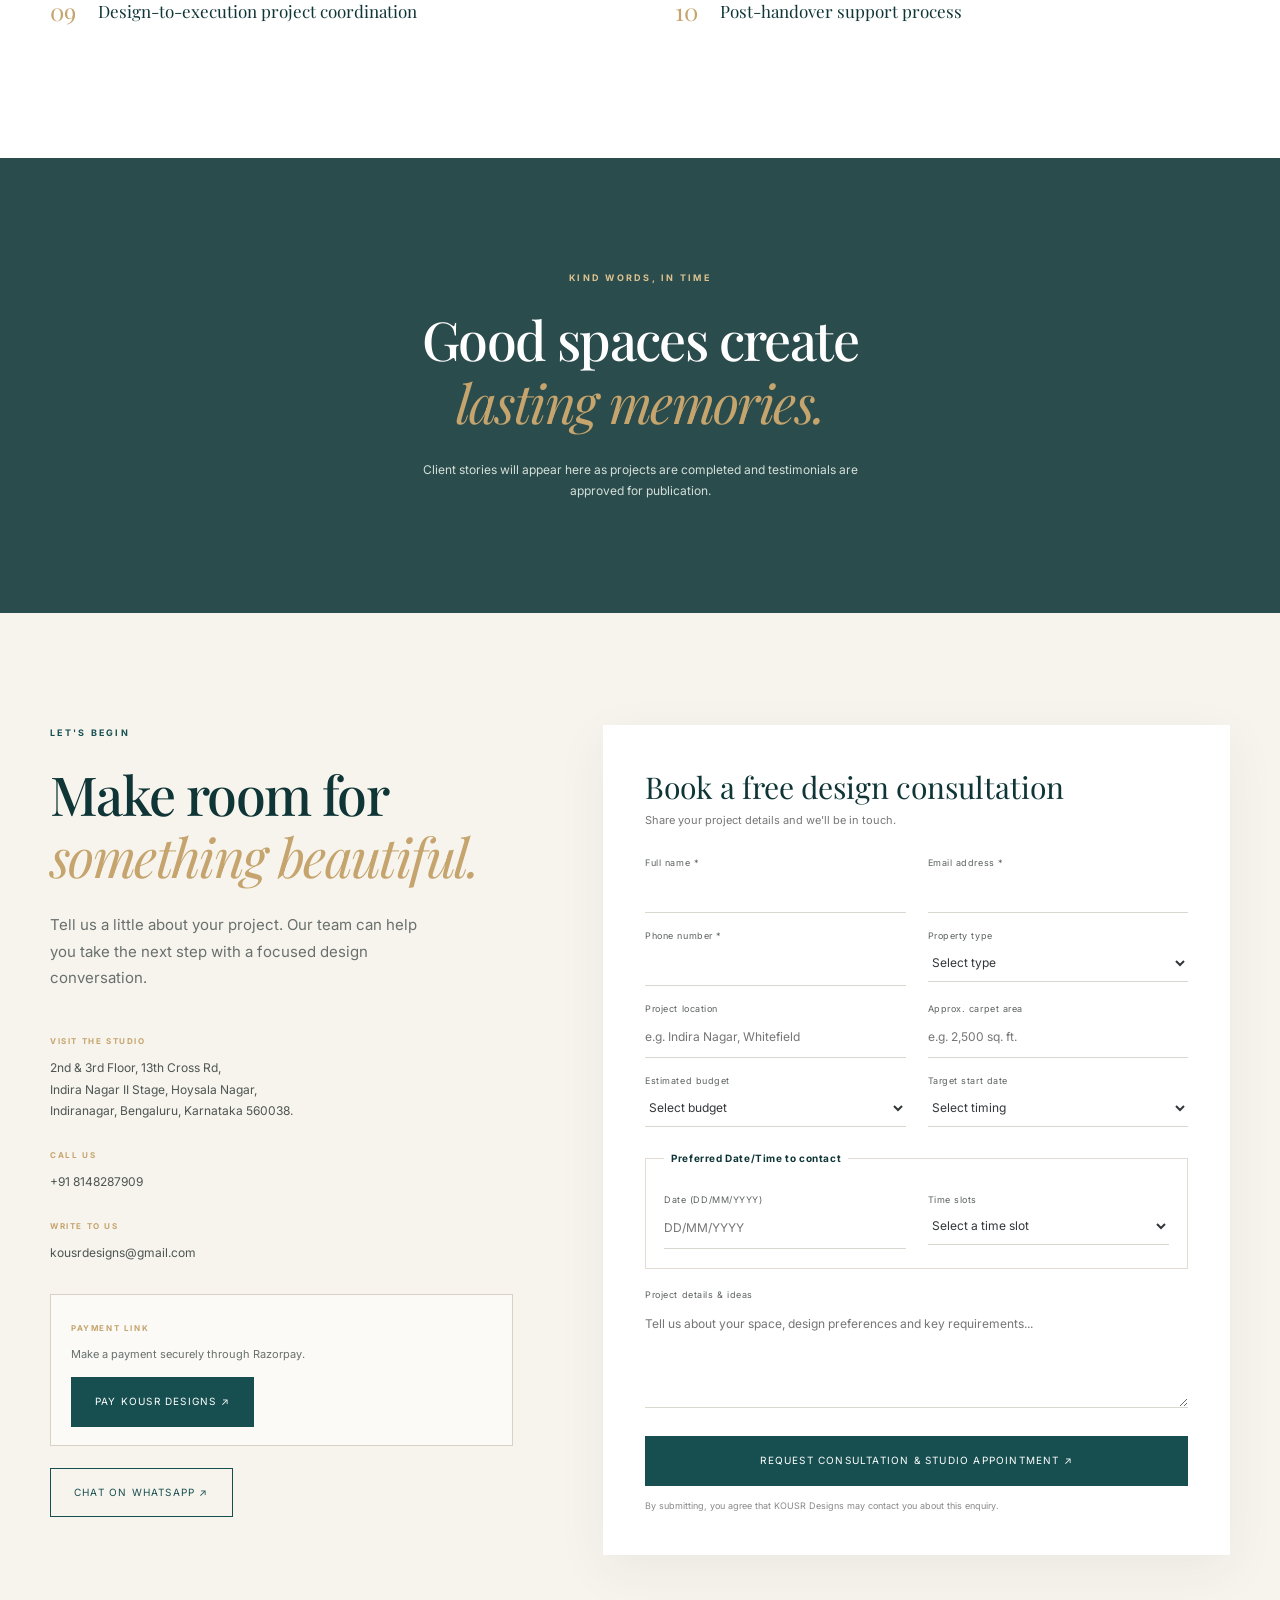
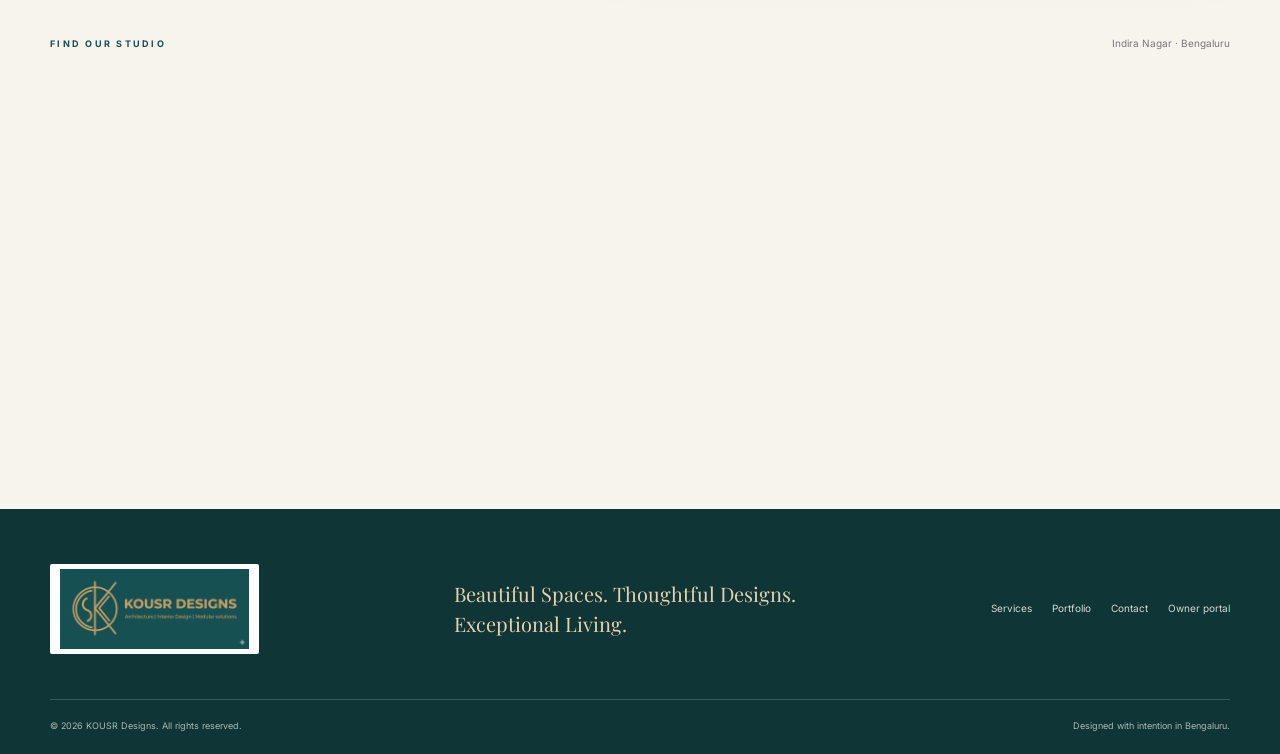
==== commit 26351b6b: "Enhance footer design and logo size Updated footer styles and added height to logo." ====
--- a/index.html
+++ b/index.html
@@ -123,7 +123,7 @@
  <div class="wrap map-wrap"><div class="map-heading"><span class="eyebrow">FIND OUR STUDIO</span><span>Indira Nagar · Bengaluru</span></div><iframe title="Map showing Indira Nagar, Bengaluru" src="https://www.google.com/maps?q=2nd%20%26%203rd%20Floor%2C%2013th%20Cross%20Rd%2C%20Indira%20Nagar%20II%20Stage%2C%20Hoysala%20Nagar%2C%20Indiranagar%2C%20Bengaluru%2C%20Karnataka%20560038&output=embed" loading="lazy" referrerpolicy="no-referrer-when-downgrade"></iframe></div>
 </section>
 </main>
-<footer><div class="wrap footer-main"><a class="brand brand-footer brand-image brand-image-footer" href="#home" aria-label="KOUSR Designs home"><img src="assets/KOUSR_logo-bottom.jpg" alt="KOUSR Designs logo"></a><p>Beautiful Spaces. Thoughtful Designs.<br>Exceptional Living.</p><div class="footer-links"><a href="#services">Services</a><a href="#portfolio">Portfolio</a><a href="#contact">Contact</a><a href="owner.html">Owner portal</a></div></div><div class="wrap footer-bottom"><span>© <span id="year"></span> KOUSR Designs. All rights reserved.</span><span>Designed with intention in Bengaluru.</span></div></footer>
+<footer><div class="wrap footer-main"><a class="brand brand-footer brand-image brand-image-footer" href="#home" aria-label="KOUSR Designs home"><img src="assets/KOUSR_logo-bottom.jpg" alt="KOUSR Designs logo" style="height: 80px; width: auto;"></a><p>Beautiful Spaces. Thoughtful Designs.<br>Exceptional Living.</p><div class="footer-links"><a href="#services">Services</a><a href="#portfolio">Portfolio</a><a href="#contact">Contact</a><a href="owner.html">Owner portal</a></div></div><div class="wrap footer-bottom"><span>© <span id="year"></span> KOUSR Designs. All rights reserved.</span><span>Designed with intention in Bengaluru.</span></div></footer>
 
 <button class="chat-launch" id="chatLaunch" aria-label="Open KOUSR Design Assistant"><span>✧</span> Chat with Design Assistant</button>
 <aside class="chat-panel" id="chatPanel" aria-label="KOUSR Design Assistant" aria-hidden="true">
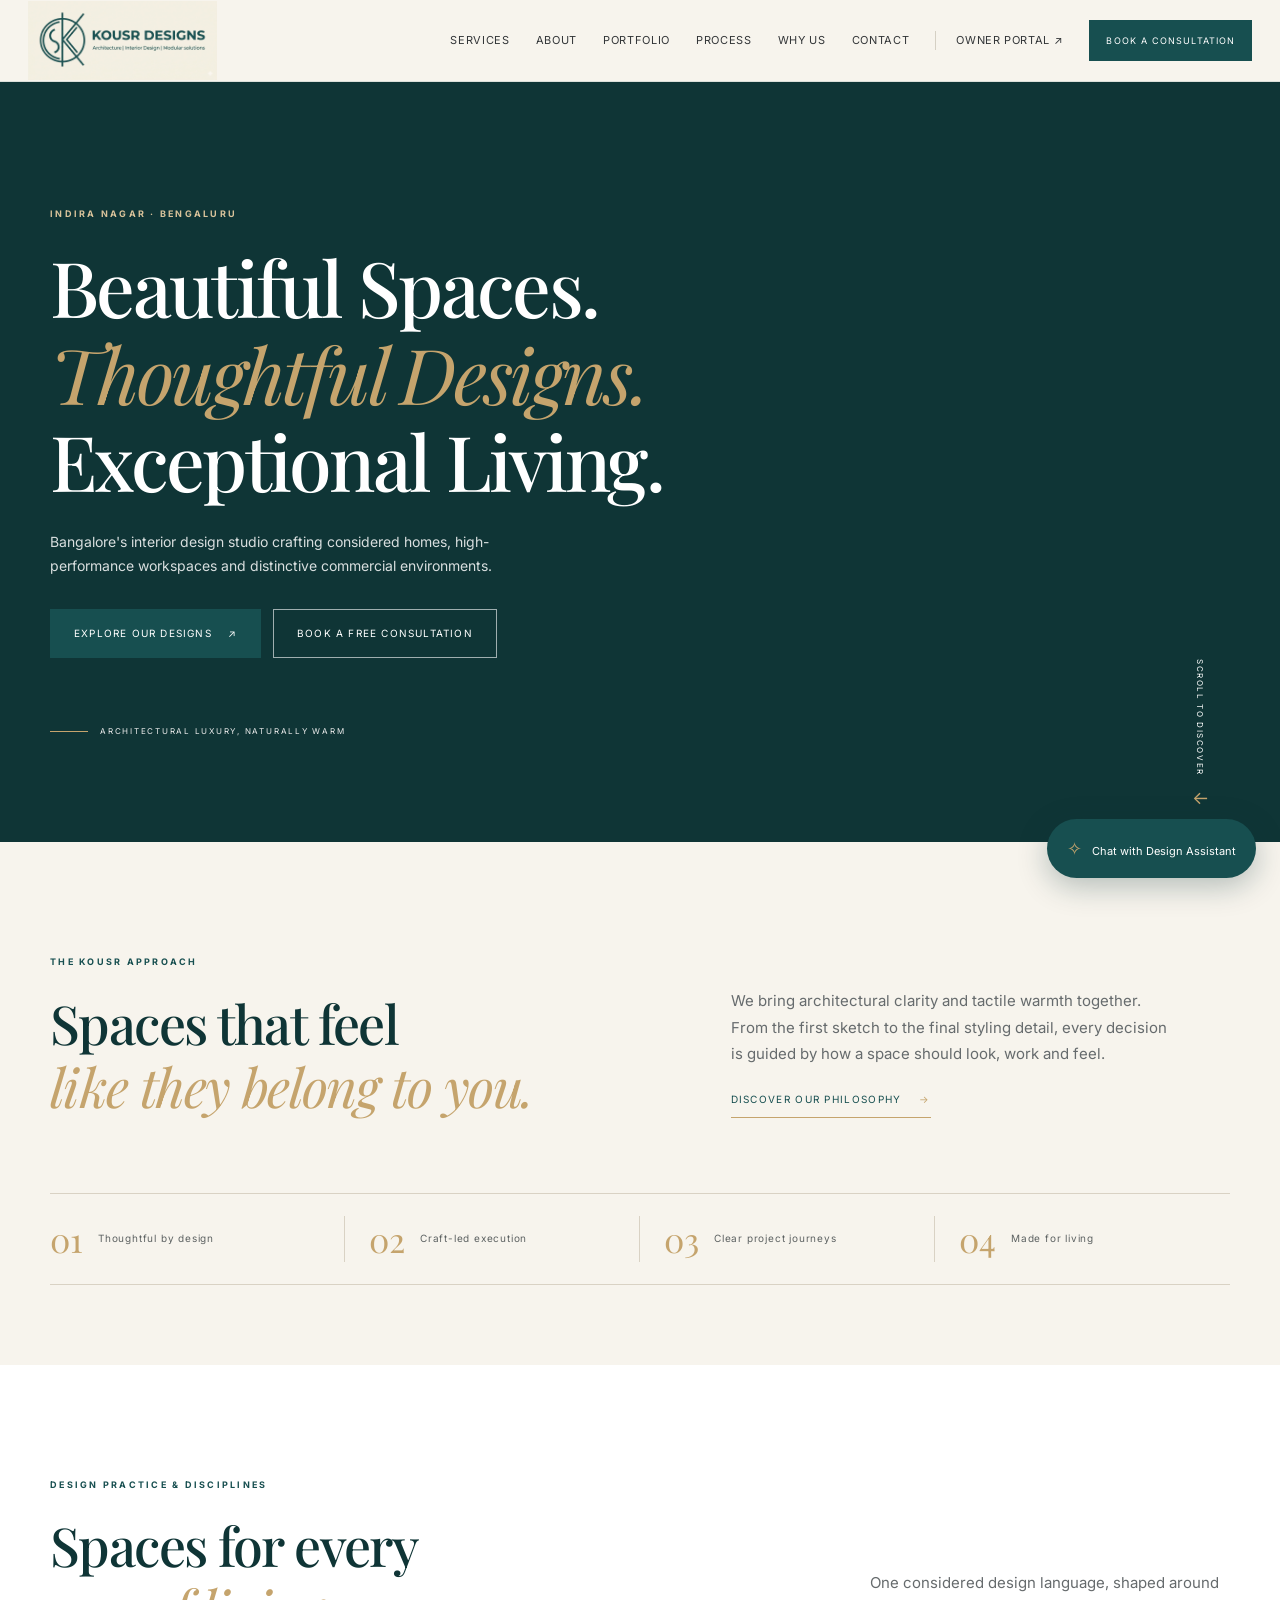
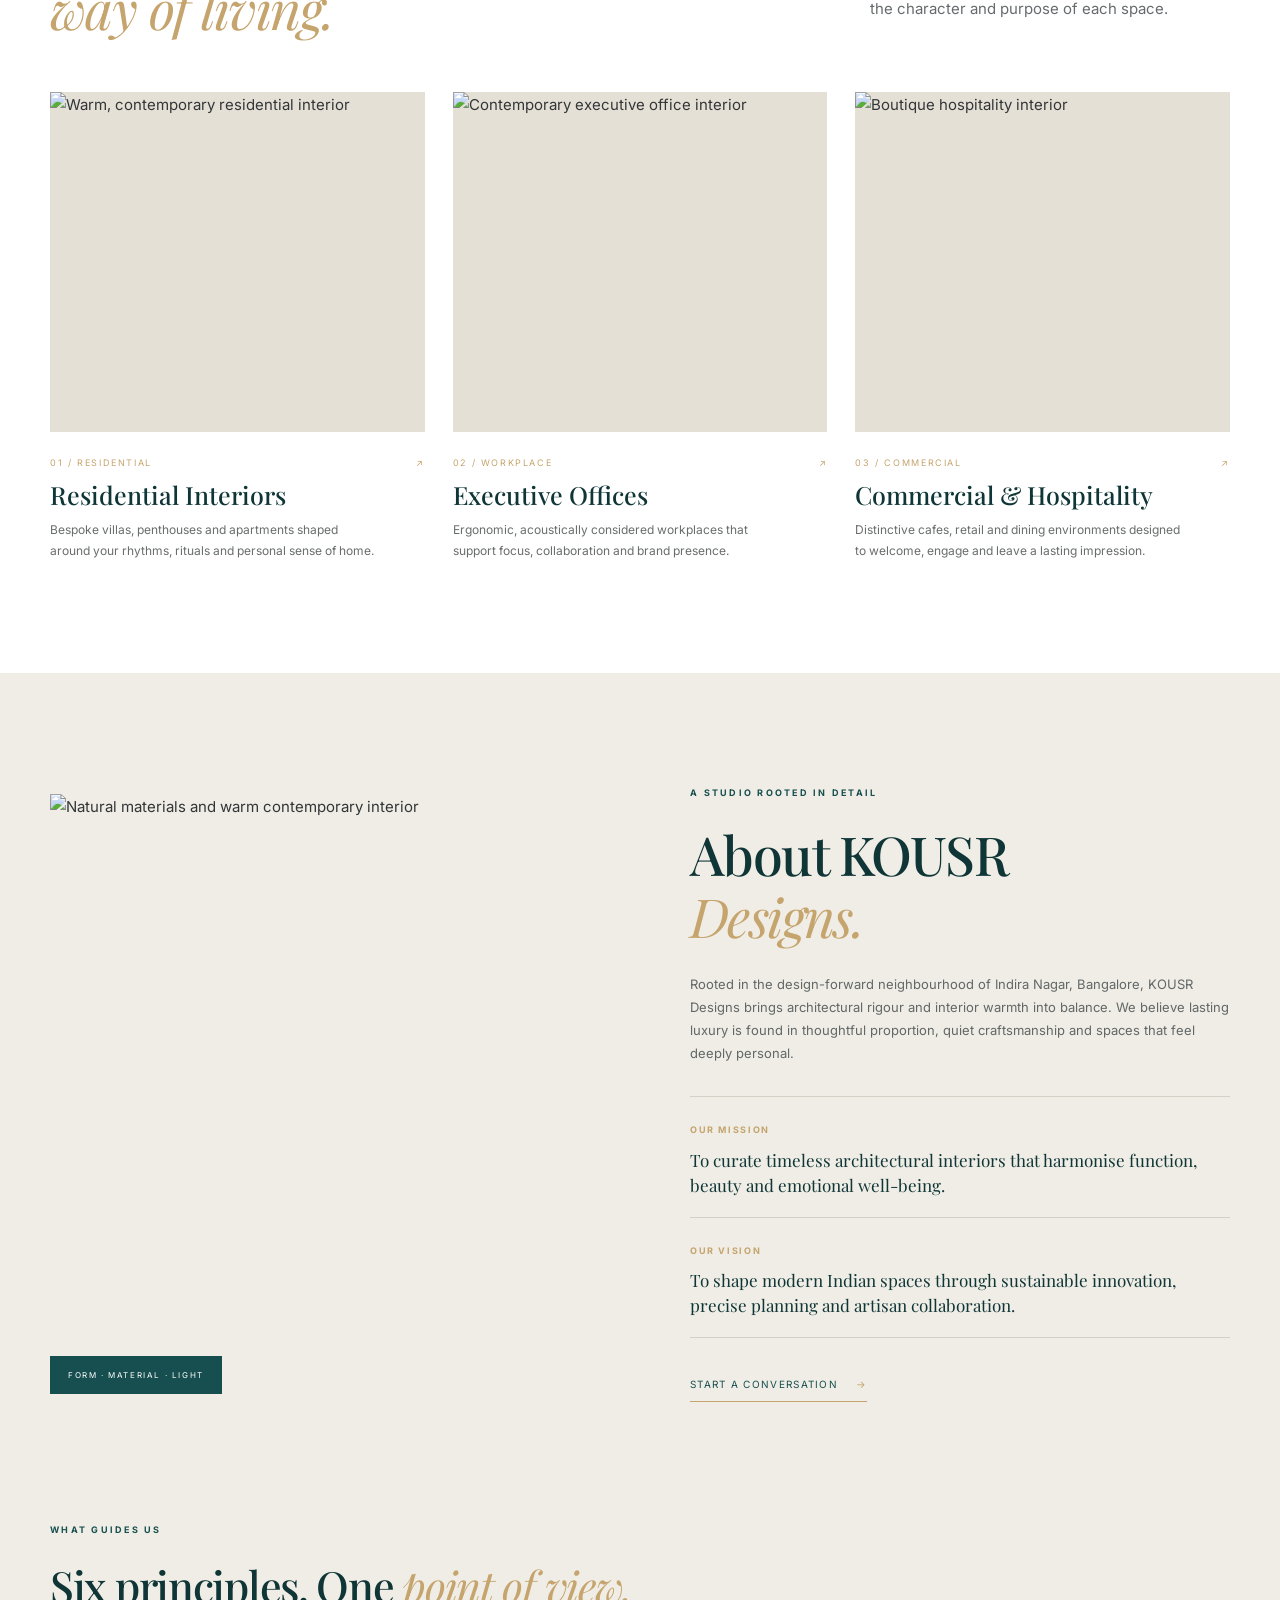
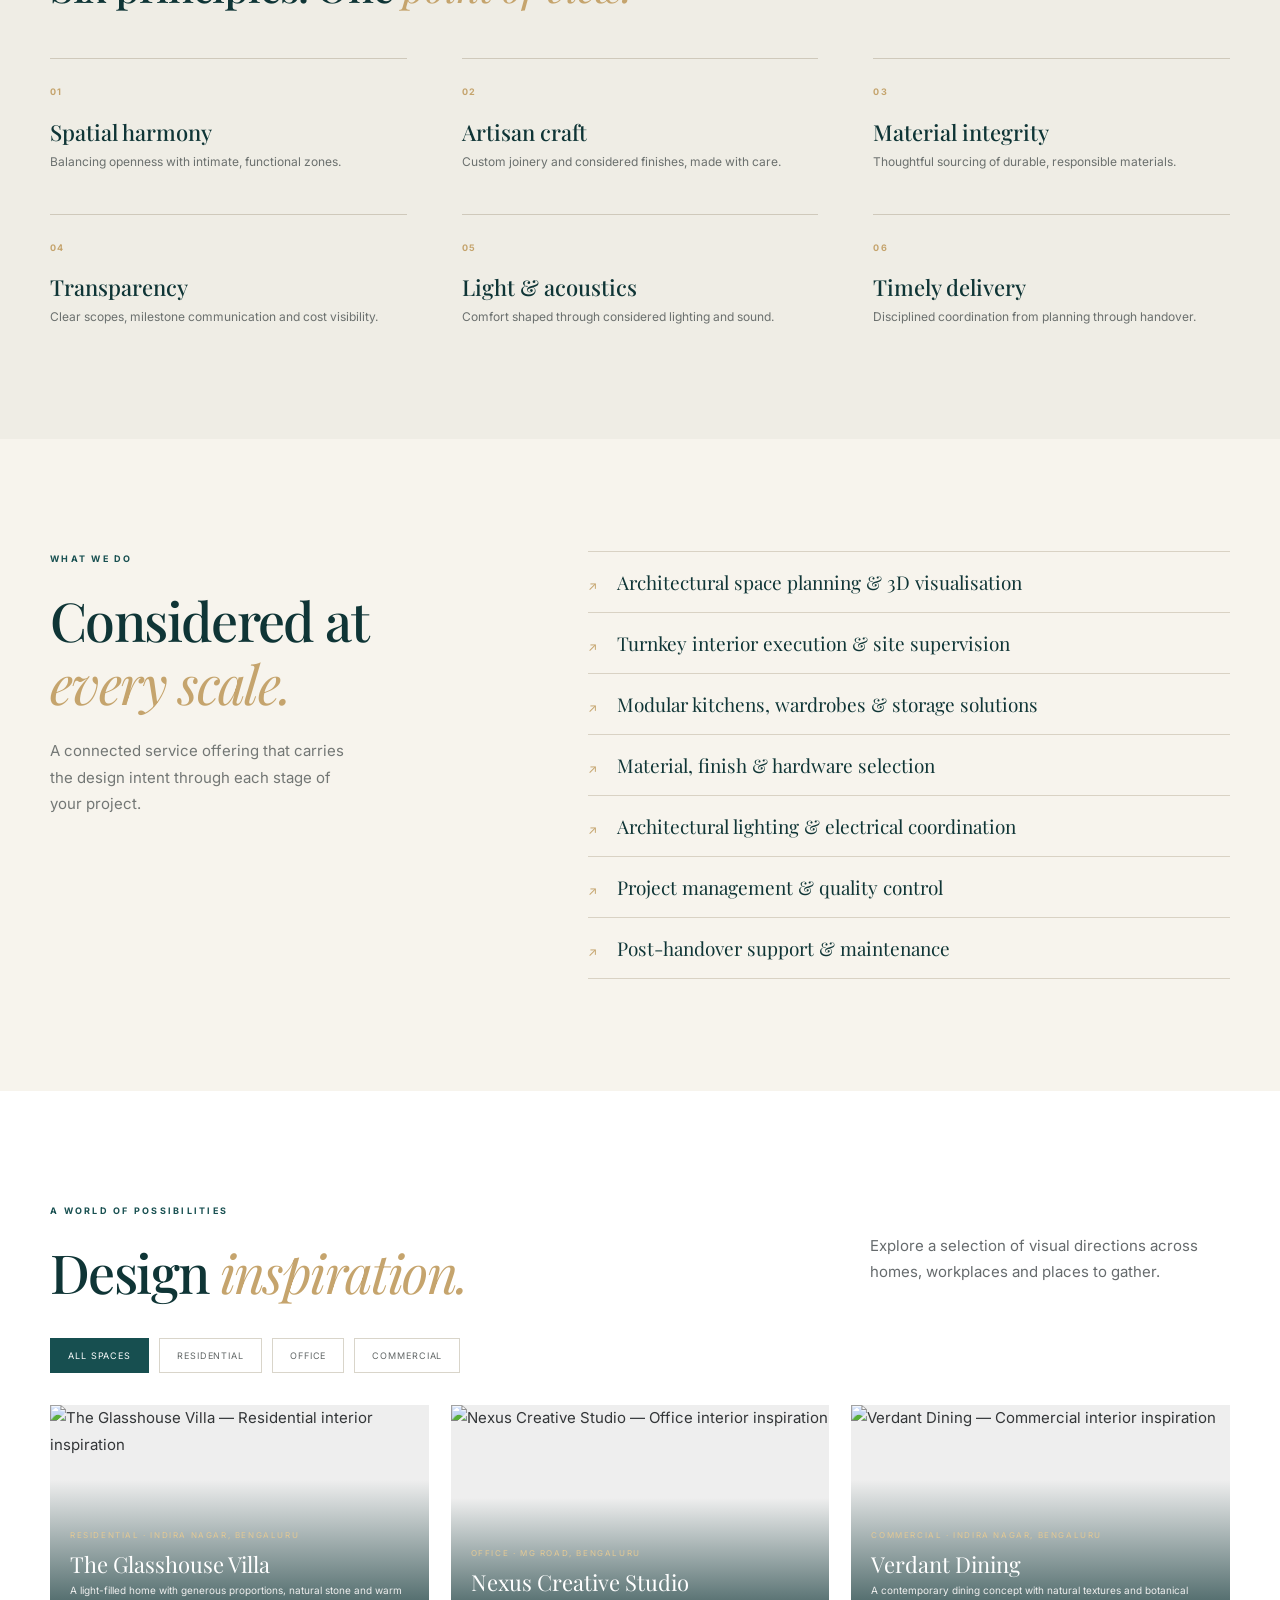
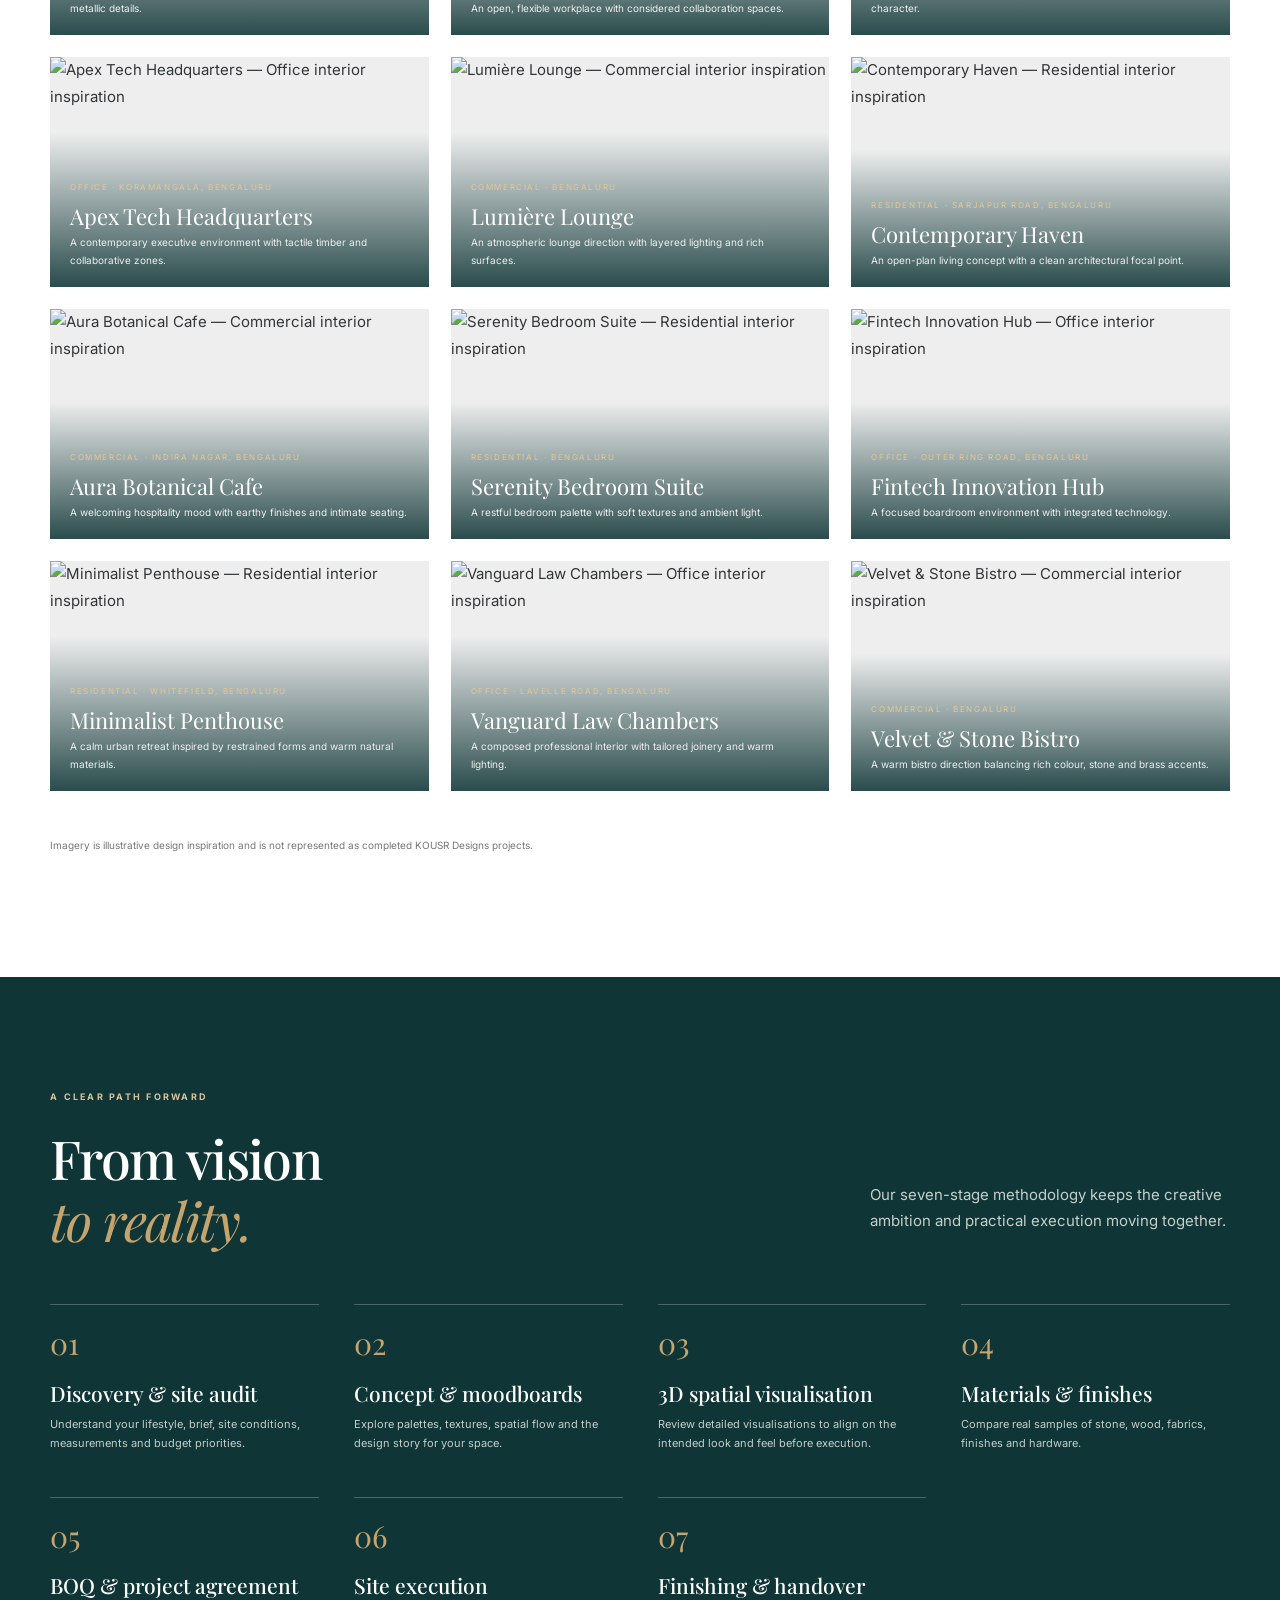
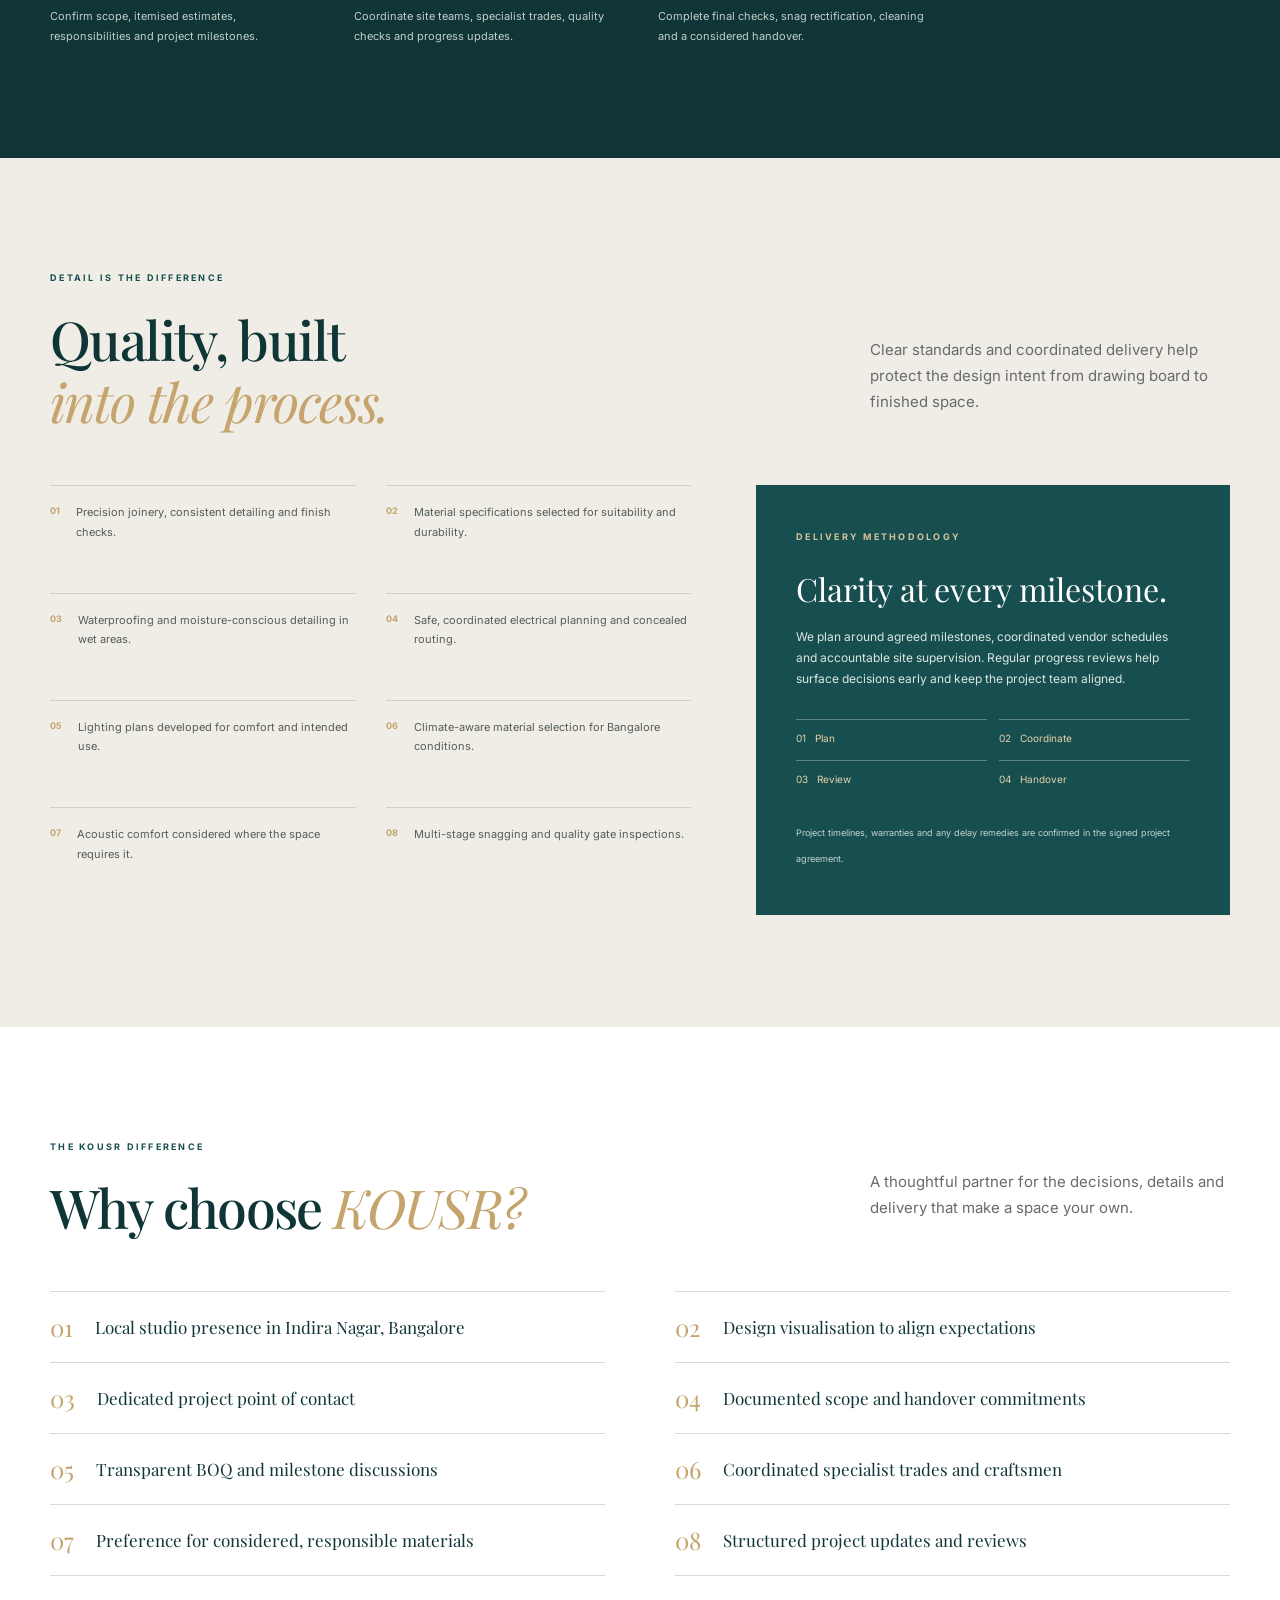
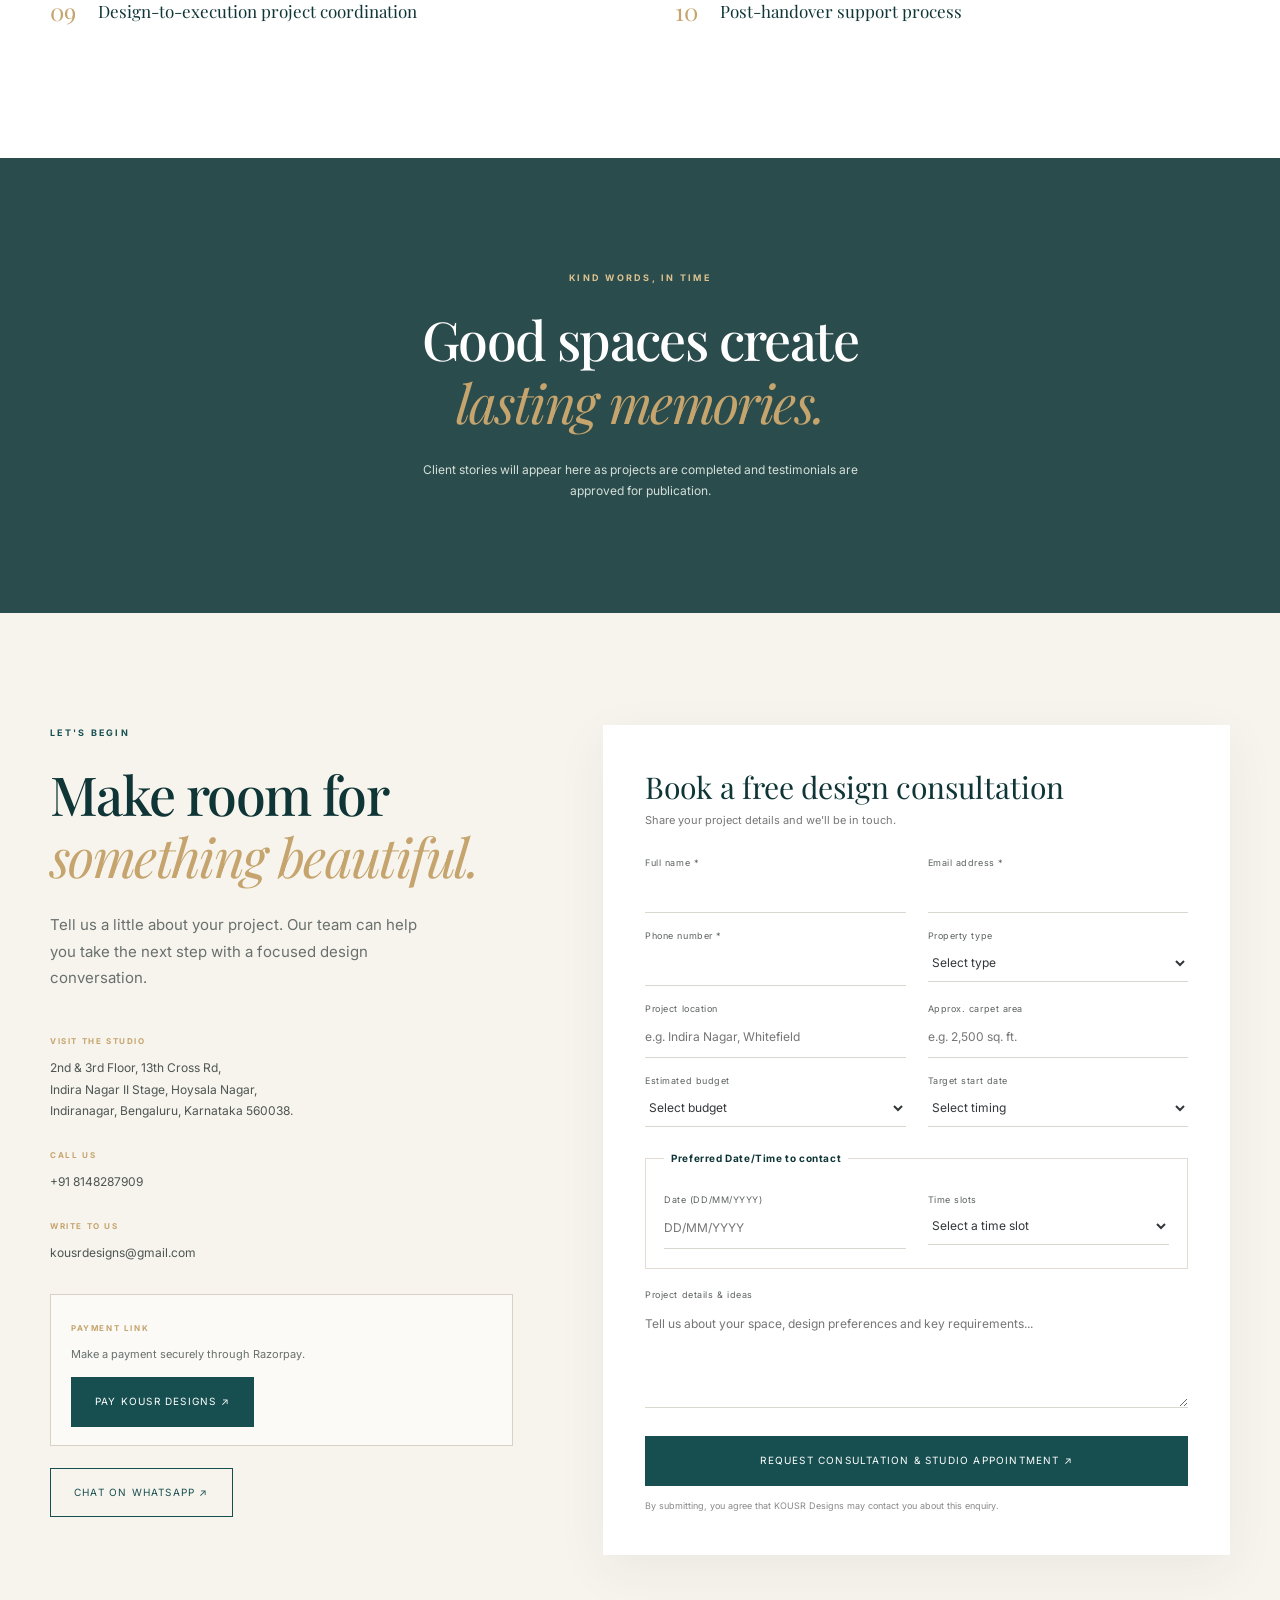
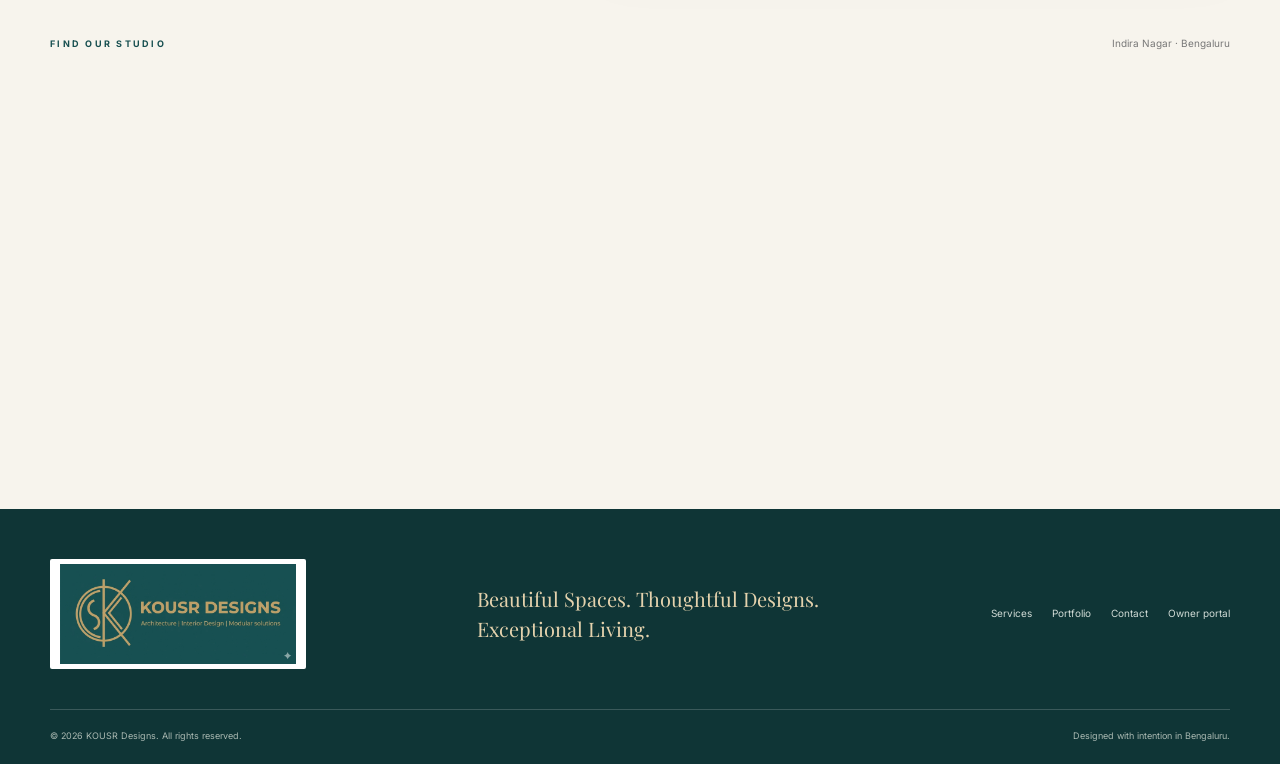
==== commit 4dc6d6a9: "Update footer logo height in index.html" ====
--- a/index.html
+++ b/index.html
@@ -123,7 +123,7 @@
  <div class="wrap map-wrap"><div class="map-heading"><span class="eyebrow">FIND OUR STUDIO</span><span>Indira Nagar · Bengaluru</span></div><iframe title="Map showing Indira Nagar, Bengaluru" src="https://www.google.com/maps?q=2nd%20%26%203rd%20Floor%2C%2013th%20Cross%20Rd%2C%20Indira%20Nagar%20II%20Stage%2C%20Hoysala%20Nagar%2C%20Indiranagar%2C%20Bengaluru%2C%20Karnataka%20560038&output=embed" loading="lazy" referrerpolicy="no-referrer-when-downgrade"></iframe></div>
 </section>
 </main>
-<footer><div class="wrap footer-main"><a class="brand brand-footer brand-image brand-image-footer" href="#home" aria-label="KOUSR Designs home"><img src="assets/KOUSR_logo-bottom.jpg" alt="KOUSR Designs logo" style="height: 80px; width: auto;"></a><p>Beautiful Spaces. Thoughtful Designs.<br>Exceptional Living.</p><div class="footer-links"><a href="#services">Services</a><a href="#portfolio">Portfolio</a><a href="#contact">Contact</a><a href="owner.html">Owner portal</a></div></div><div class="wrap footer-bottom"><span>© <span id="year"></span> KOUSR Designs. All rights reserved.</span><span>Designed with intention in Bengaluru.</span></div></footer>
+<footer><div class="wrap footer-main"><a class="brand brand-footer brand-image brand-image-footer" href="#home" aria-label="KOUSR Designs home"><img src="assets/KOUSR_logo-bottom.jpg" alt="KOUSR Designs logo" style="height: 100px; width: auto;"></a><p>Beautiful Spaces. Thoughtful Designs.<br>Exceptional Living.</p><div class="footer-links"><a href="#services">Services</a><a href="#portfolio">Portfolio</a><a href="#contact">Contact</a><a href="owner.html">Owner portal</a></div></div><div class="wrap footer-bottom"><span>© <span id="year"></span> KOUSR Designs. All rights reserved.</span><span>Designed with intention in Bengaluru.</span></div></footer>
 
 <button class="chat-launch" id="chatLaunch" aria-label="Open KOUSR Design Assistant"><span>✧</span> Chat with Design Assistant</button>
 <aside class="chat-panel" id="chatPanel" aria-label="KOUSR Design Assistant" aria-hidden="true">
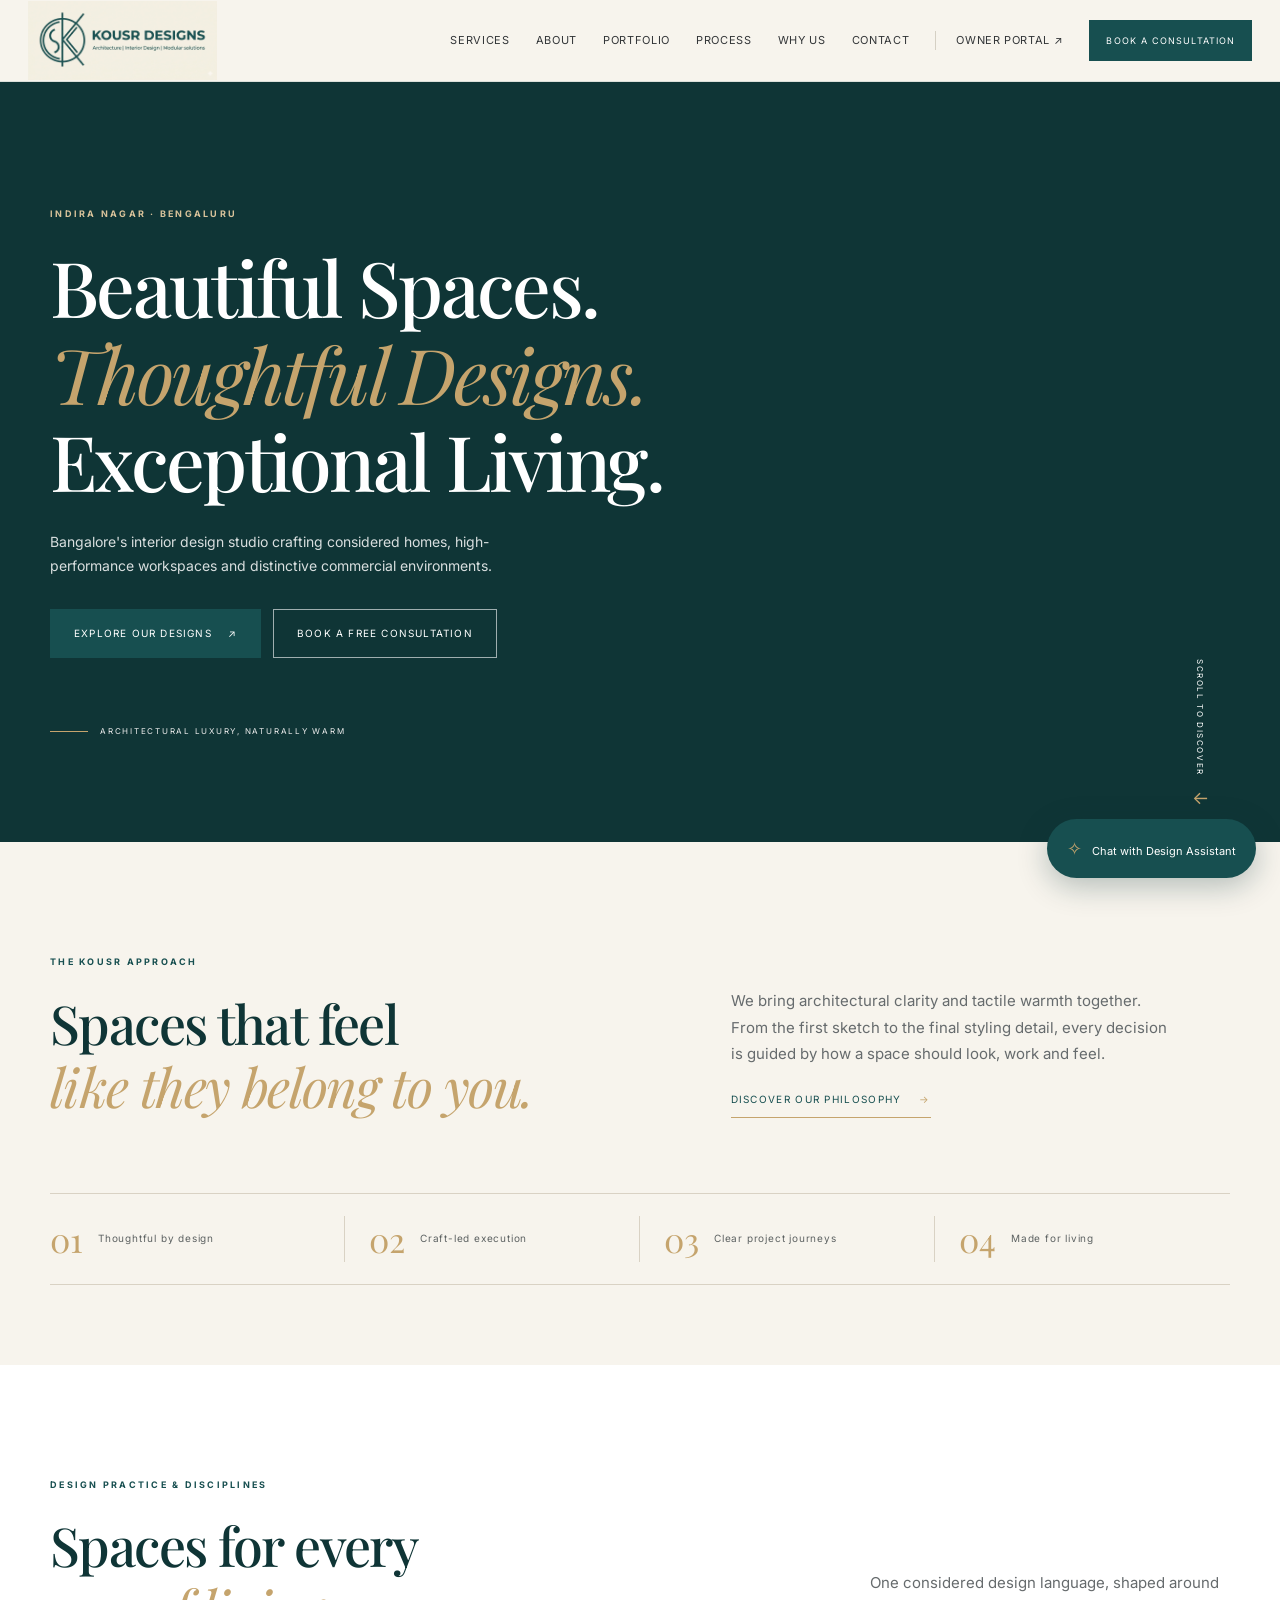
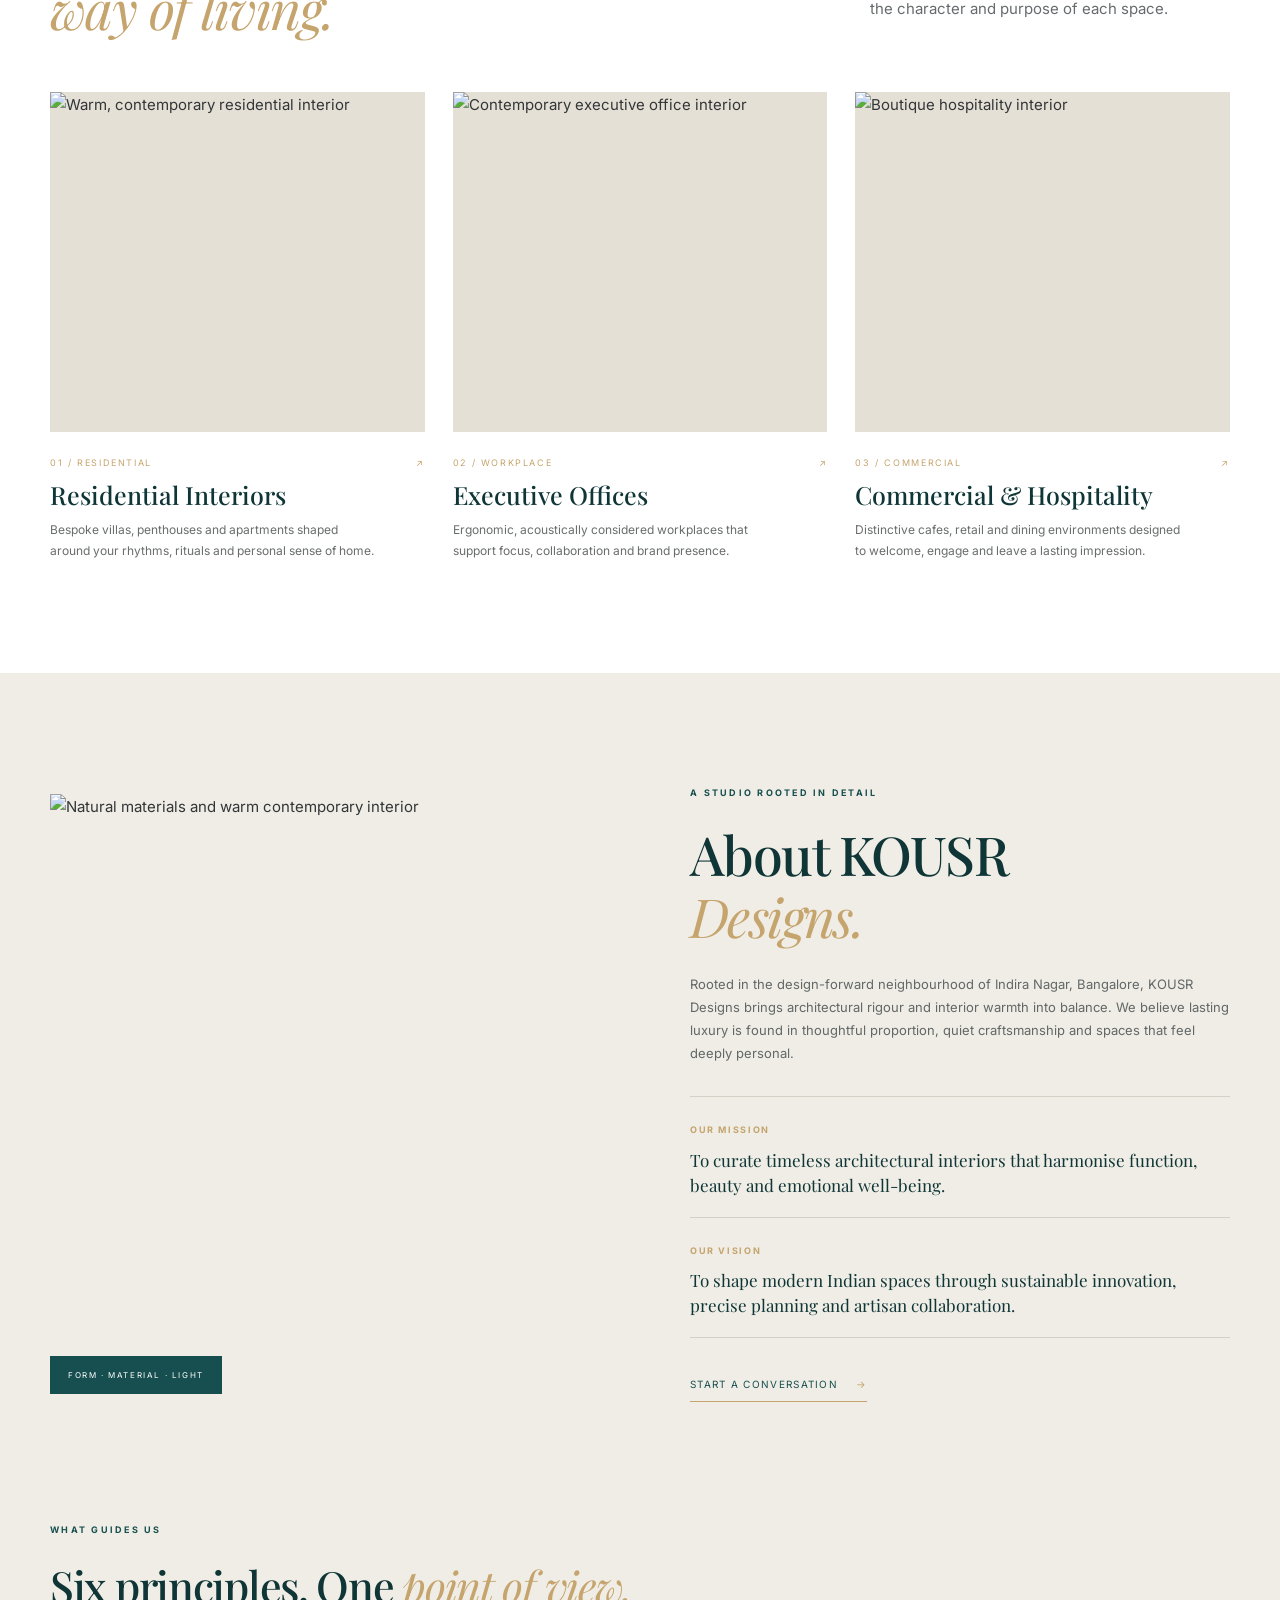
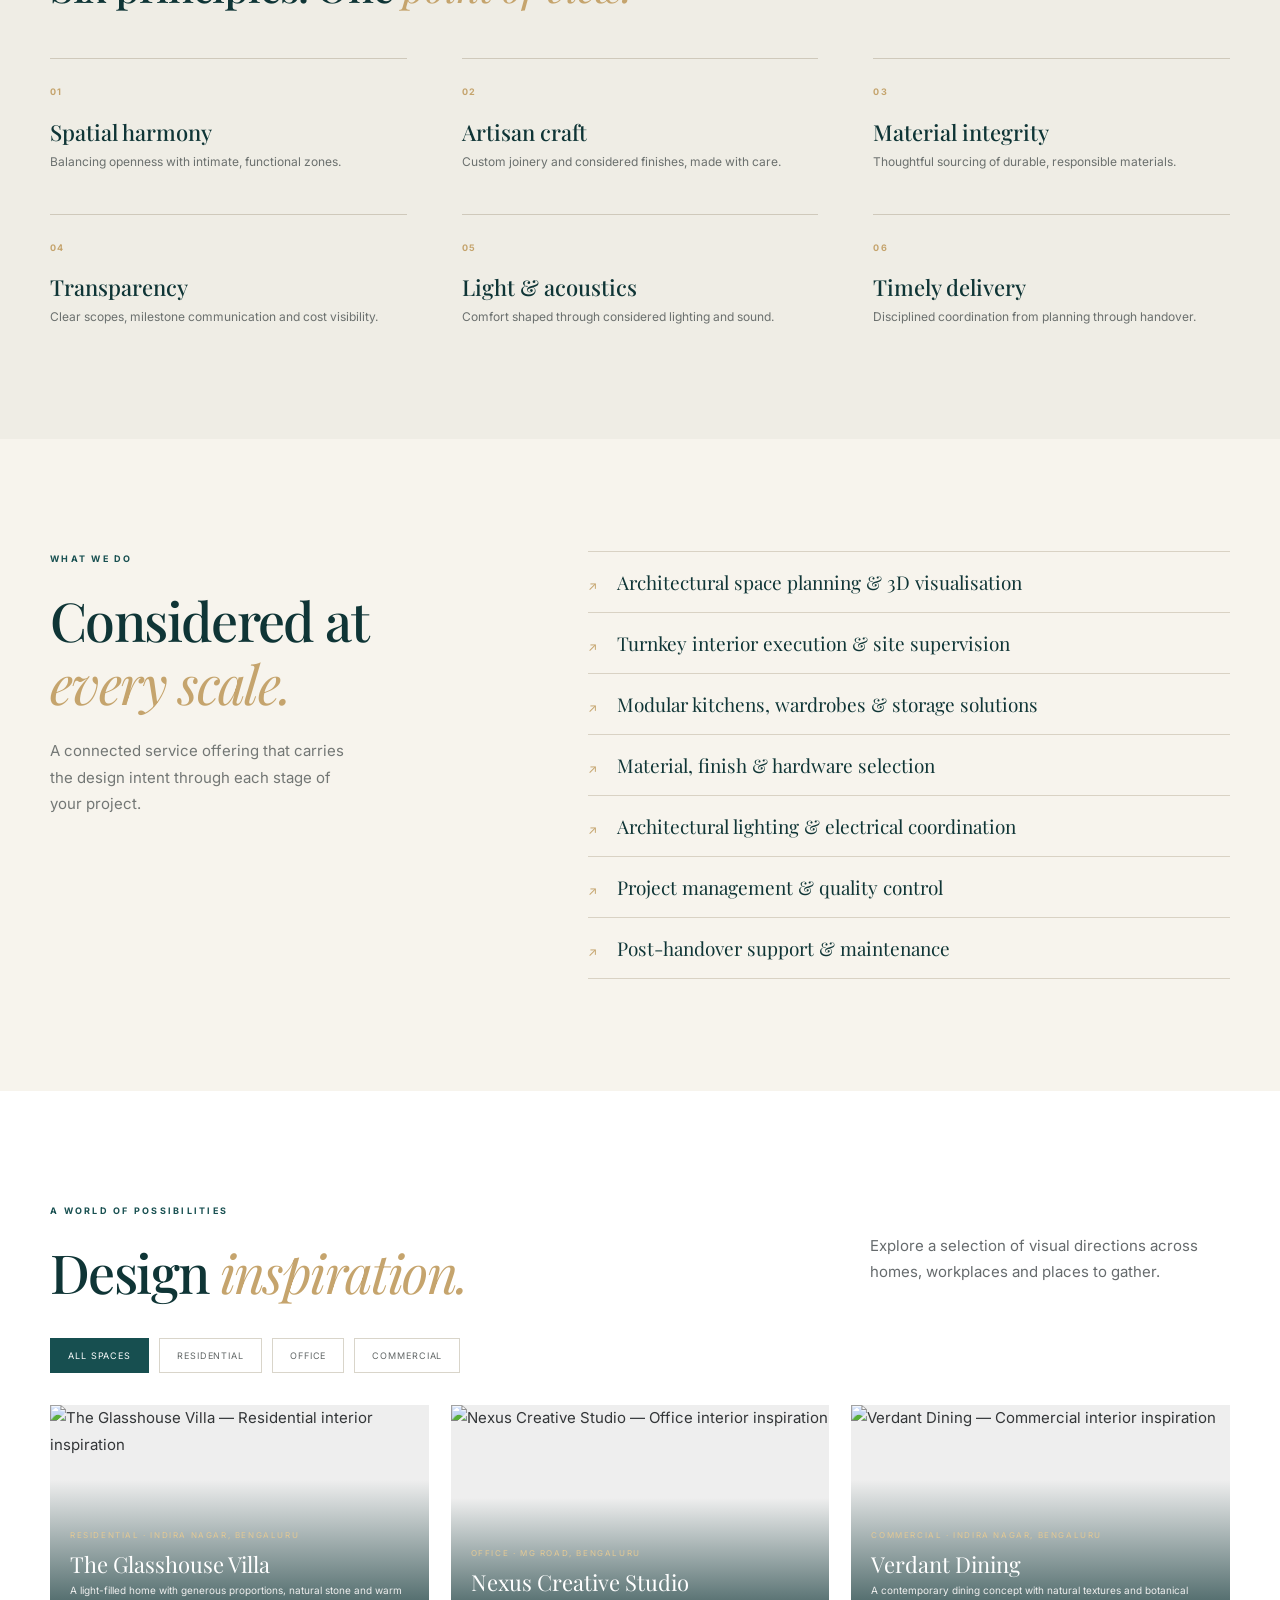
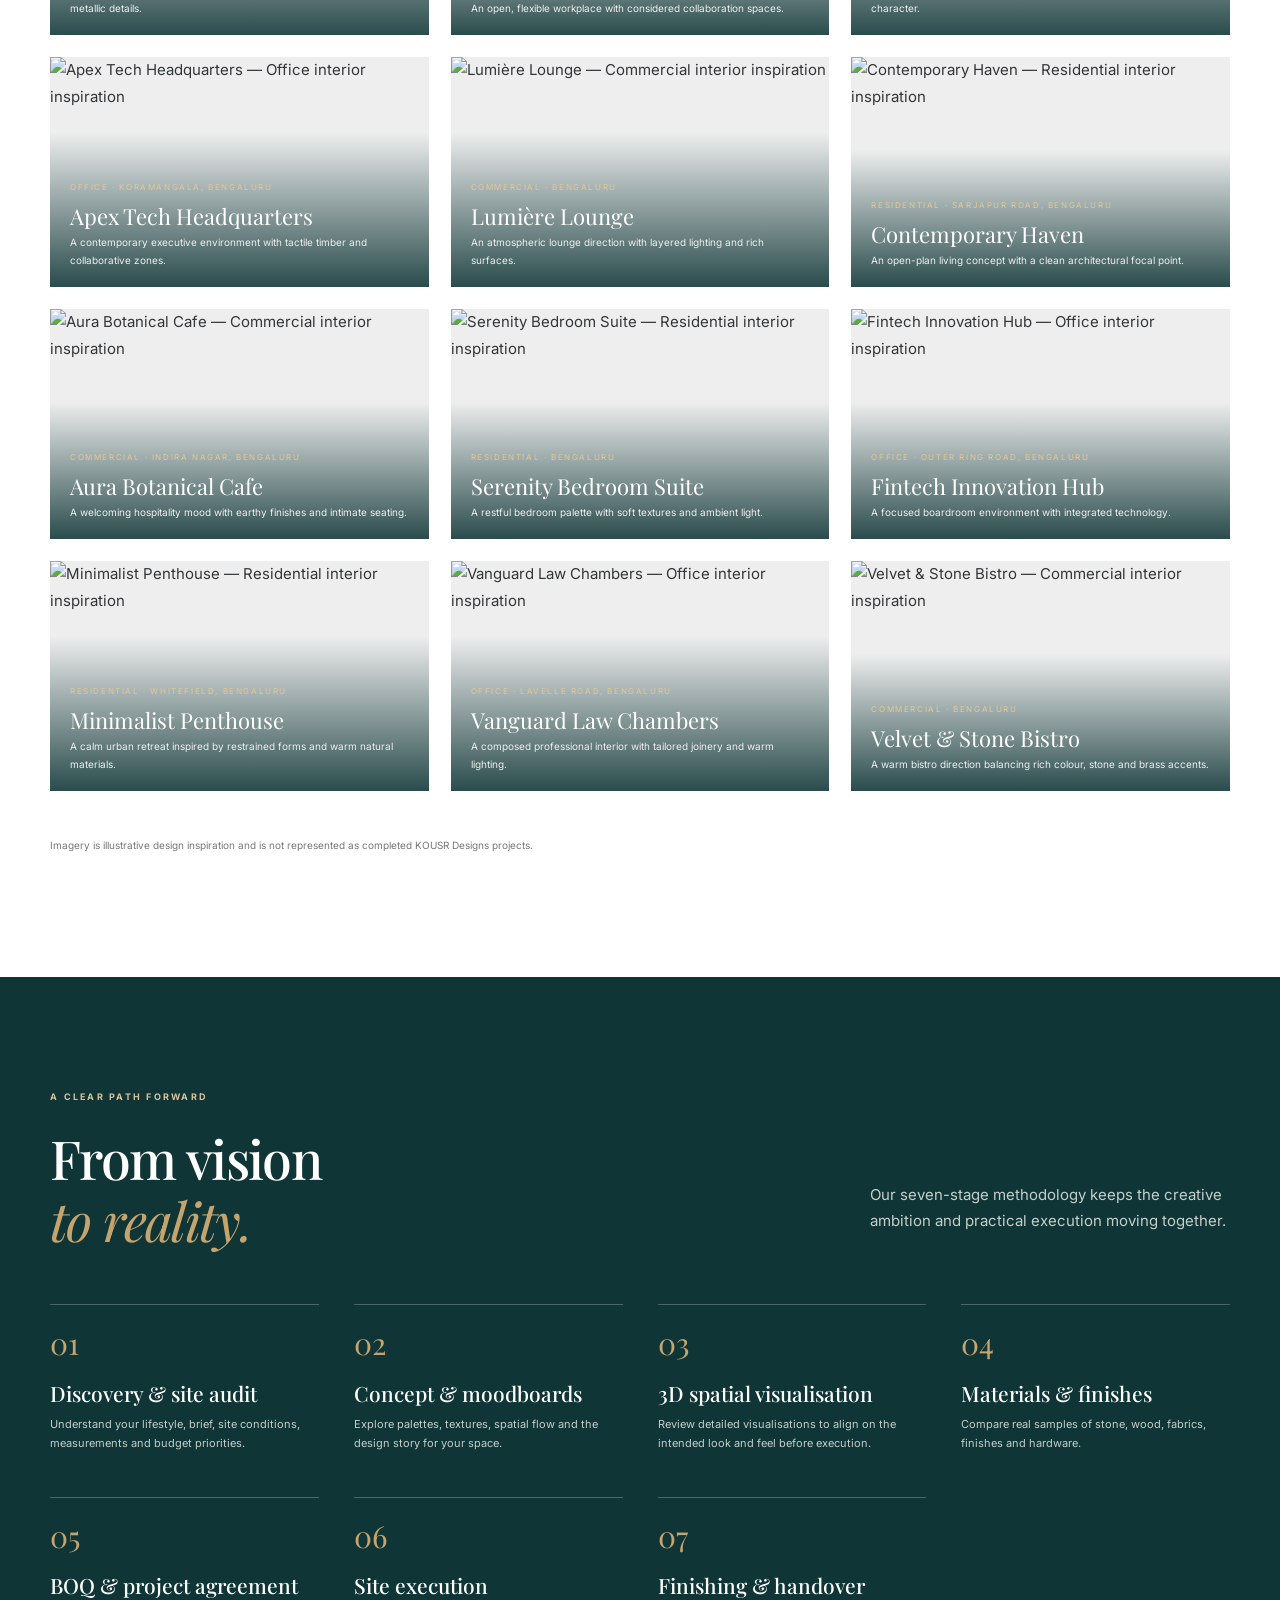
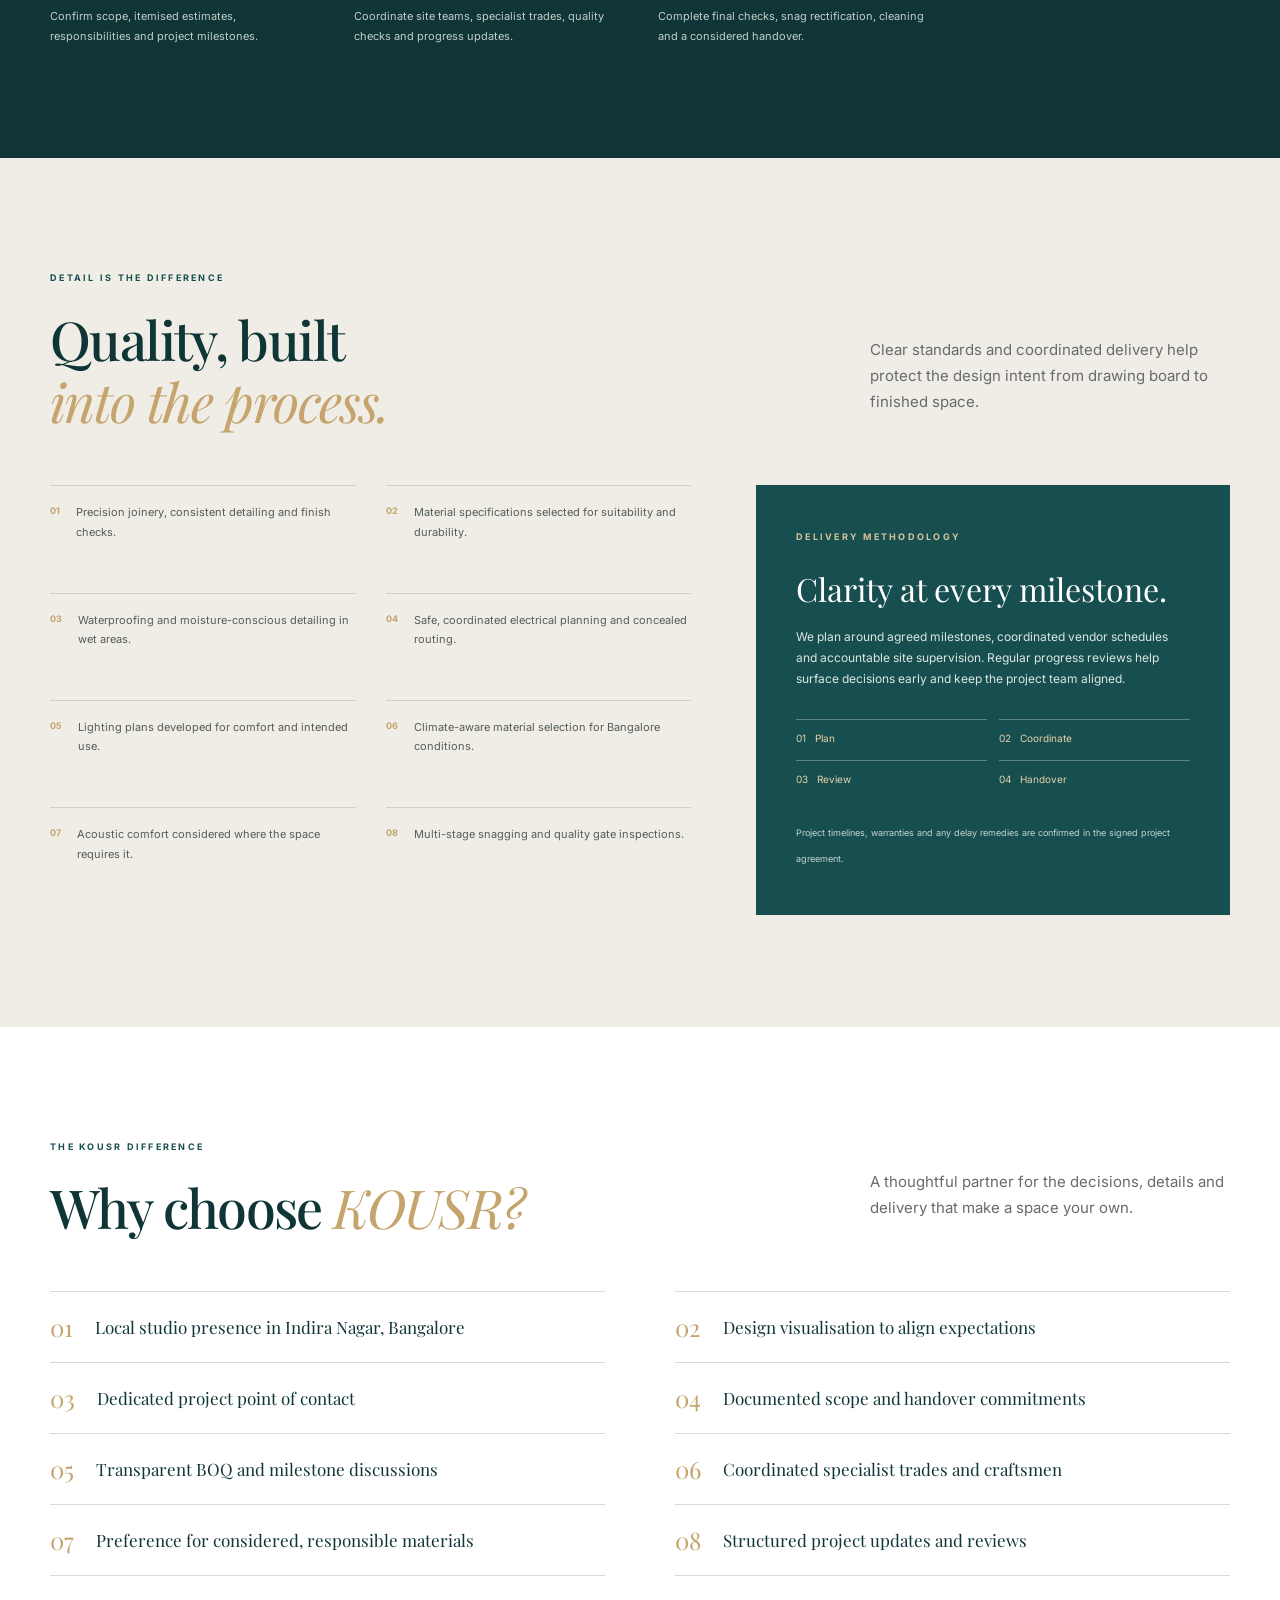
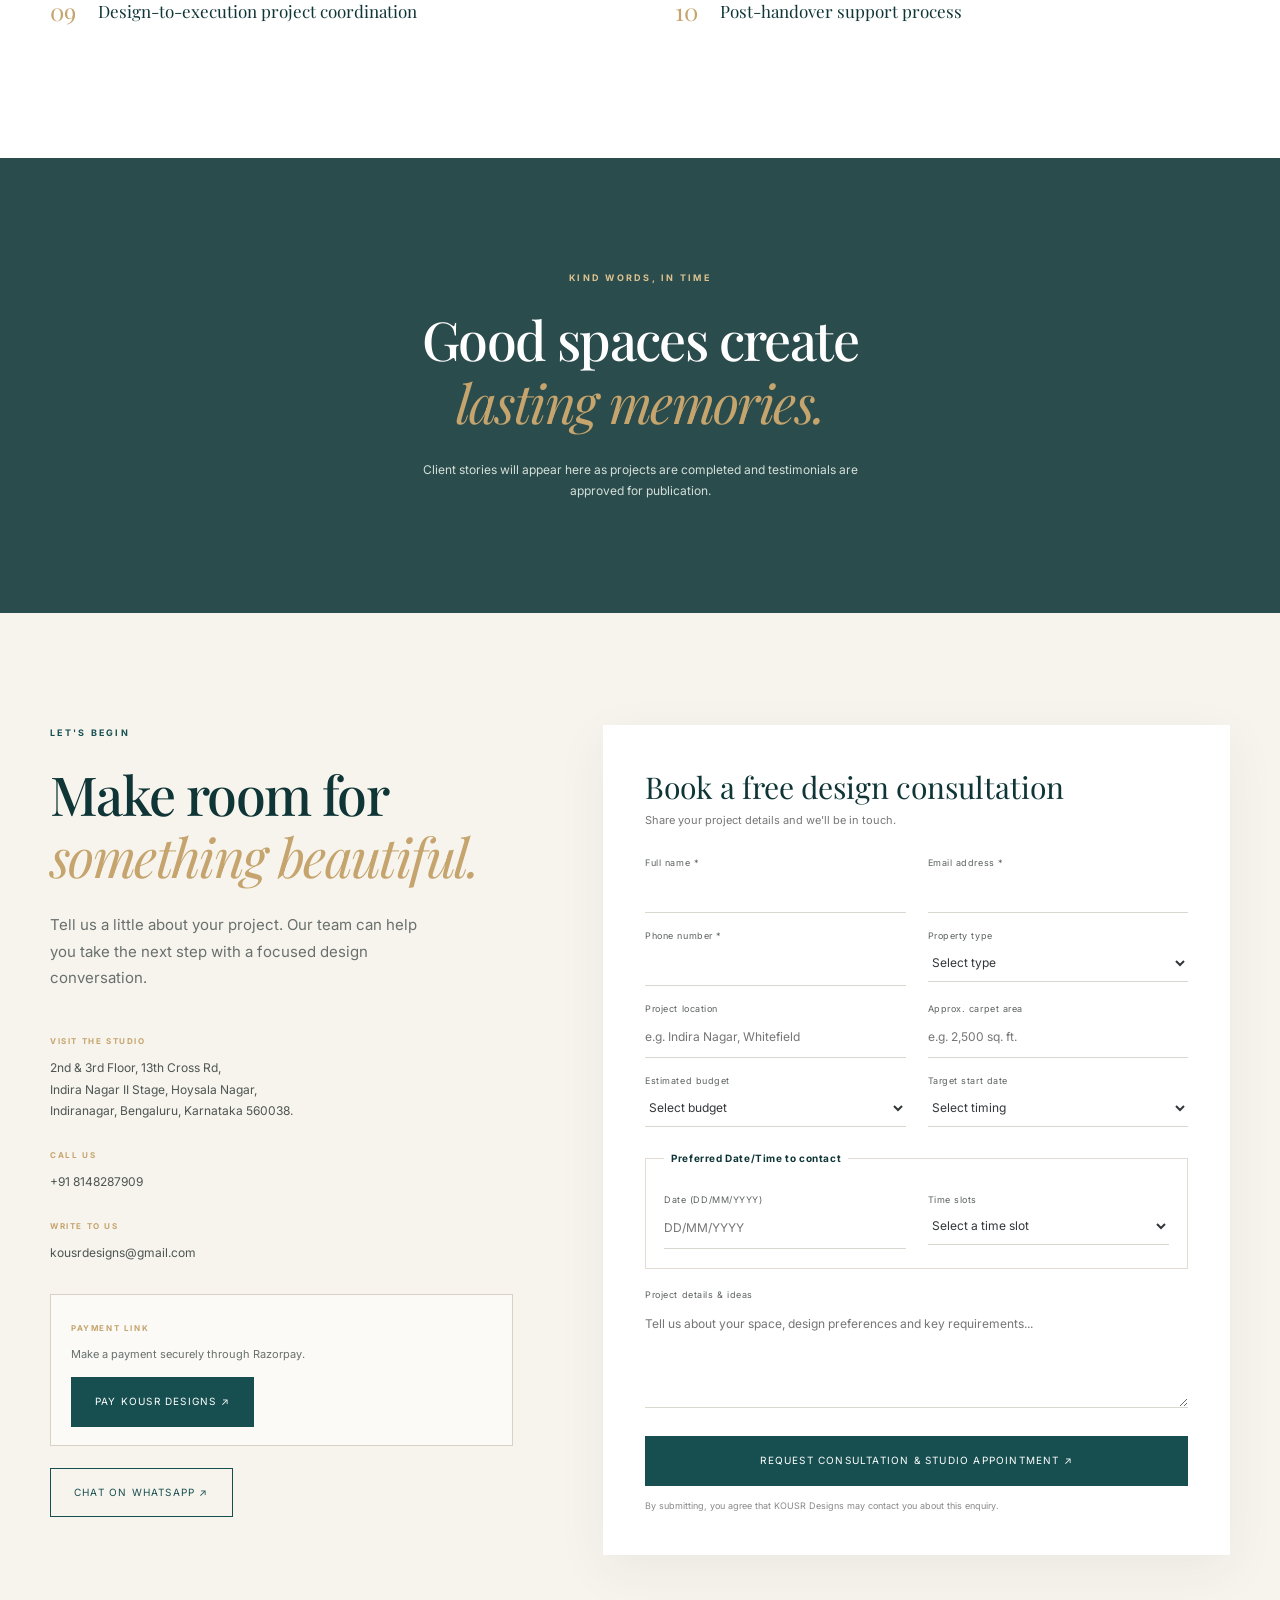
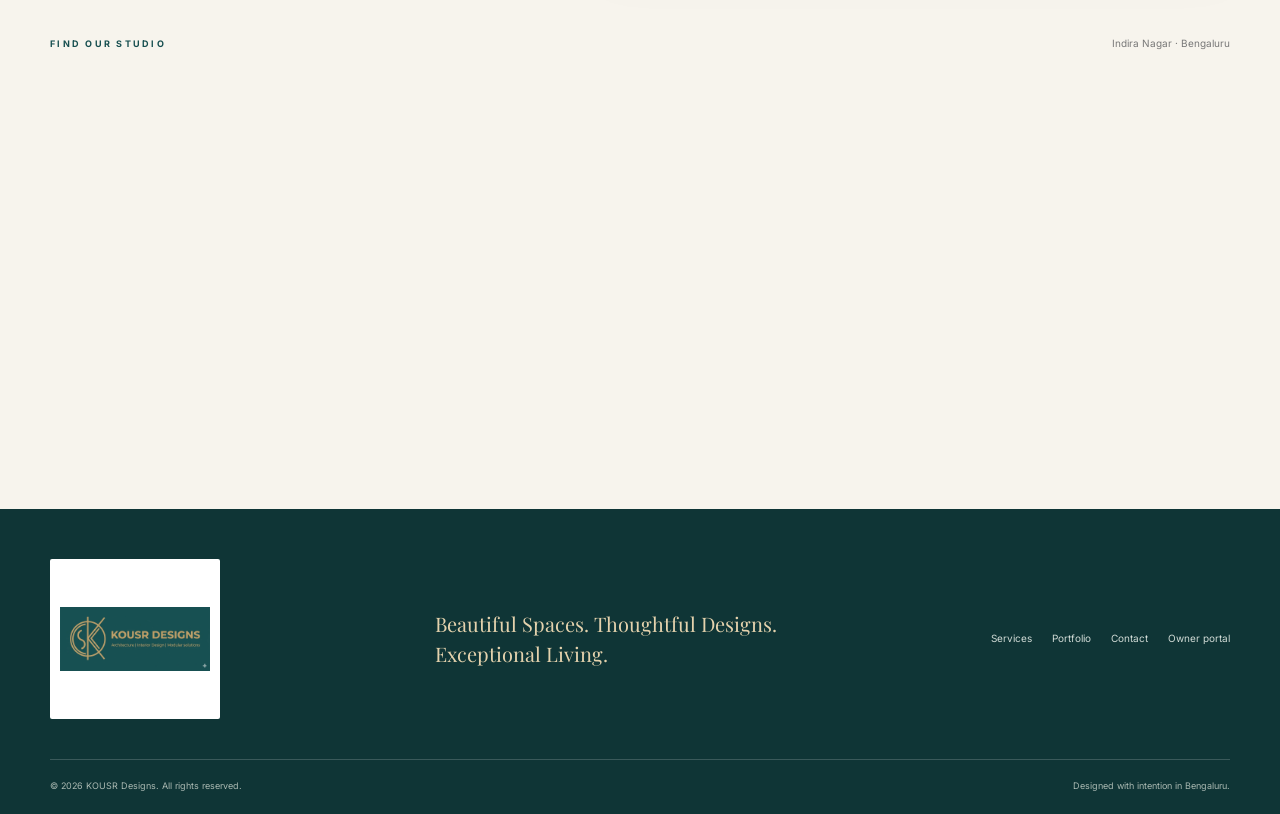
==== commit da70323e: "Modify footer logo dimensions and styling Updated footer logo size and adjusted styling." ====
--- a/index.html
+++ b/index.html
@@ -123,7 +123,7 @@
  <div class="wrap map-wrap"><div class="map-heading"><span class="eyebrow">FIND OUR STUDIO</span><span>Indira Nagar · Bengaluru</span></div><iframe title="Map showing Indira Nagar, Bengaluru" src="https://www.google.com/maps?q=2nd%20%26%203rd%20Floor%2C%2013th%20Cross%20Rd%2C%20Indira%20Nagar%20II%20Stage%2C%20Hoysala%20Nagar%2C%20Indiranagar%2C%20Bengaluru%2C%20Karnataka%20560038&output=embed" loading="lazy" referrerpolicy="no-referrer-when-downgrade"></iframe></div>
 </section>
 </main>
-<footer><div class="wrap footer-main"><a class="brand brand-footer brand-image brand-image-footer" href="#home" aria-label="KOUSR Designs home"><img src="assets/KOUSR_logo-bottom.jpg" alt="KOUSR Designs logo" style="height: 100px; width: auto;"></a><p>Beautiful Spaces. Thoughtful Designs.<br>Exceptional Living.</p><div class="footer-links"><a href="#services">Services</a><a href="#portfolio">Portfolio</a><a href="#contact">Contact</a><a href="owner.html">Owner portal</a></div></div><div class="wrap footer-bottom"><span>© <span id="year"></span> KOUSR Designs. All rights reserved.</span><span>Designed with intention in Bengaluru.</span></div></footer>
+<footer><div class="wrap footer-main"><a class="brand brand-footer brand-image brand-image-footer" href="#home" aria-label="KOUSR Designs home"><img src="assets/KOUSR_logo-bottom.jpg" alt="KOUSR Designs logo" style="height: 150px; width: 150px;"></a><p>Beautiful Spaces. Thoughtful Designs.<br>Exceptional Living.</p><div class="footer-links"><a href="#services">Services</a><a href="#portfolio">Portfolio</a><a href="#contact">Contact</a><a href="owner.html">Owner portal</a></div></div><div class="wrap footer-bottom"><span>© <span id="year"></span> KOUSR Designs. All rights reserved.</span><span>Designed with intention in Bengaluru.</span></div></footer>
 
 <button class="chat-launch" id="chatLaunch" aria-label="Open KOUSR Design Assistant"><span>✧</span> Chat with Design Assistant</button>
 <aside class="chat-panel" id="chatPanel" aria-label="KOUSR Design Assistant" aria-hidden="true">
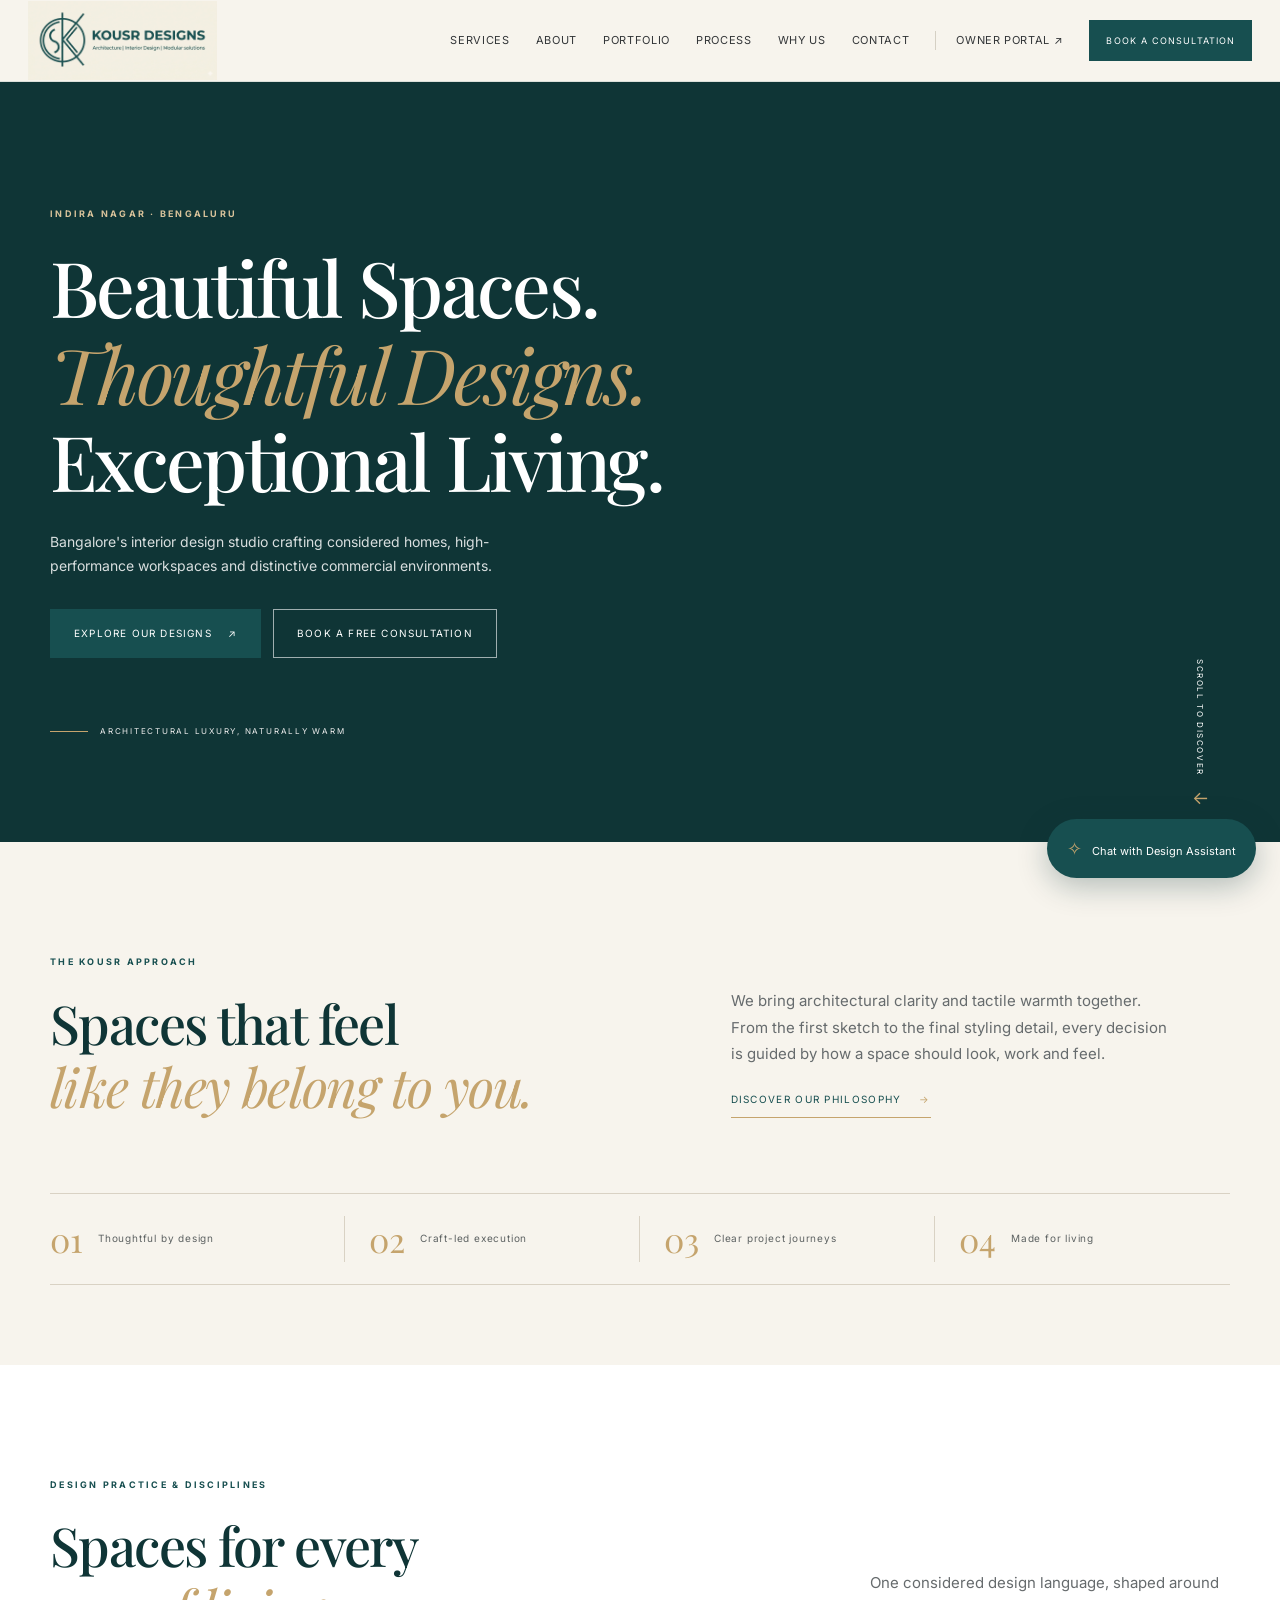
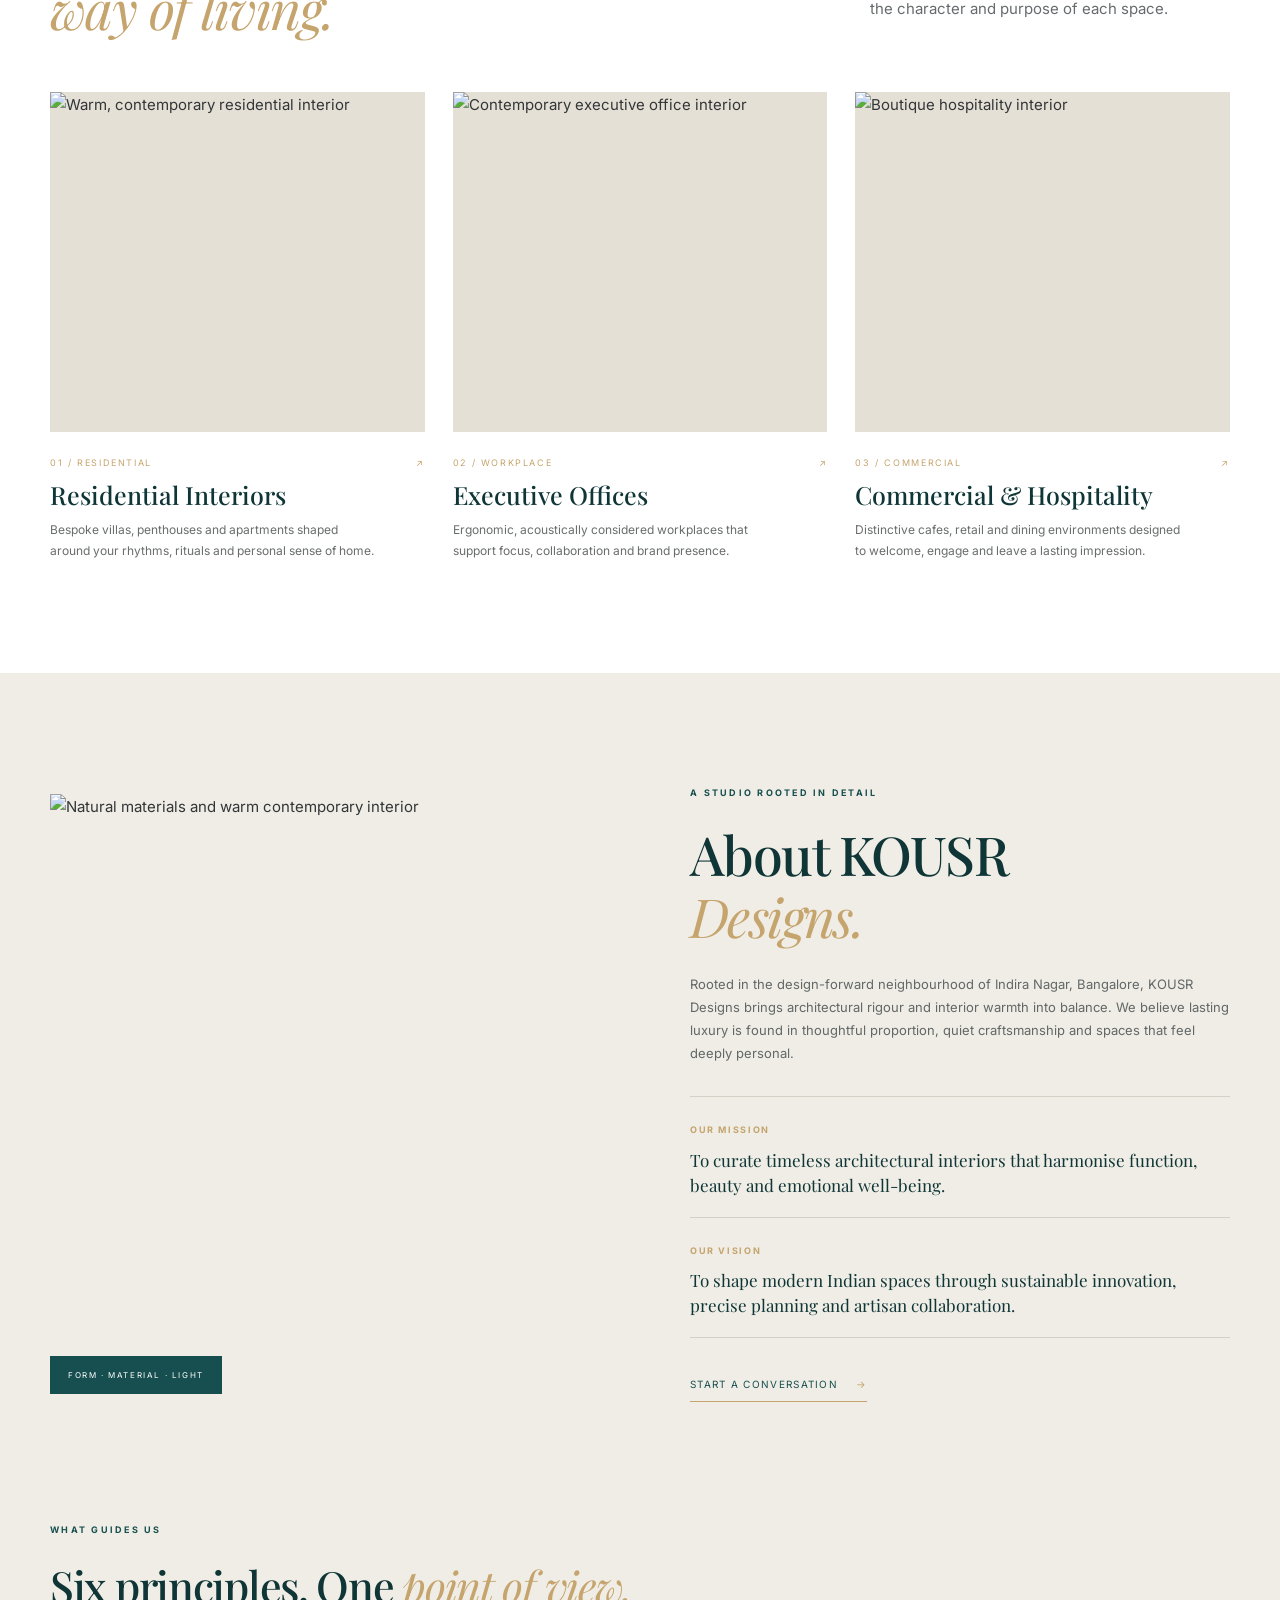
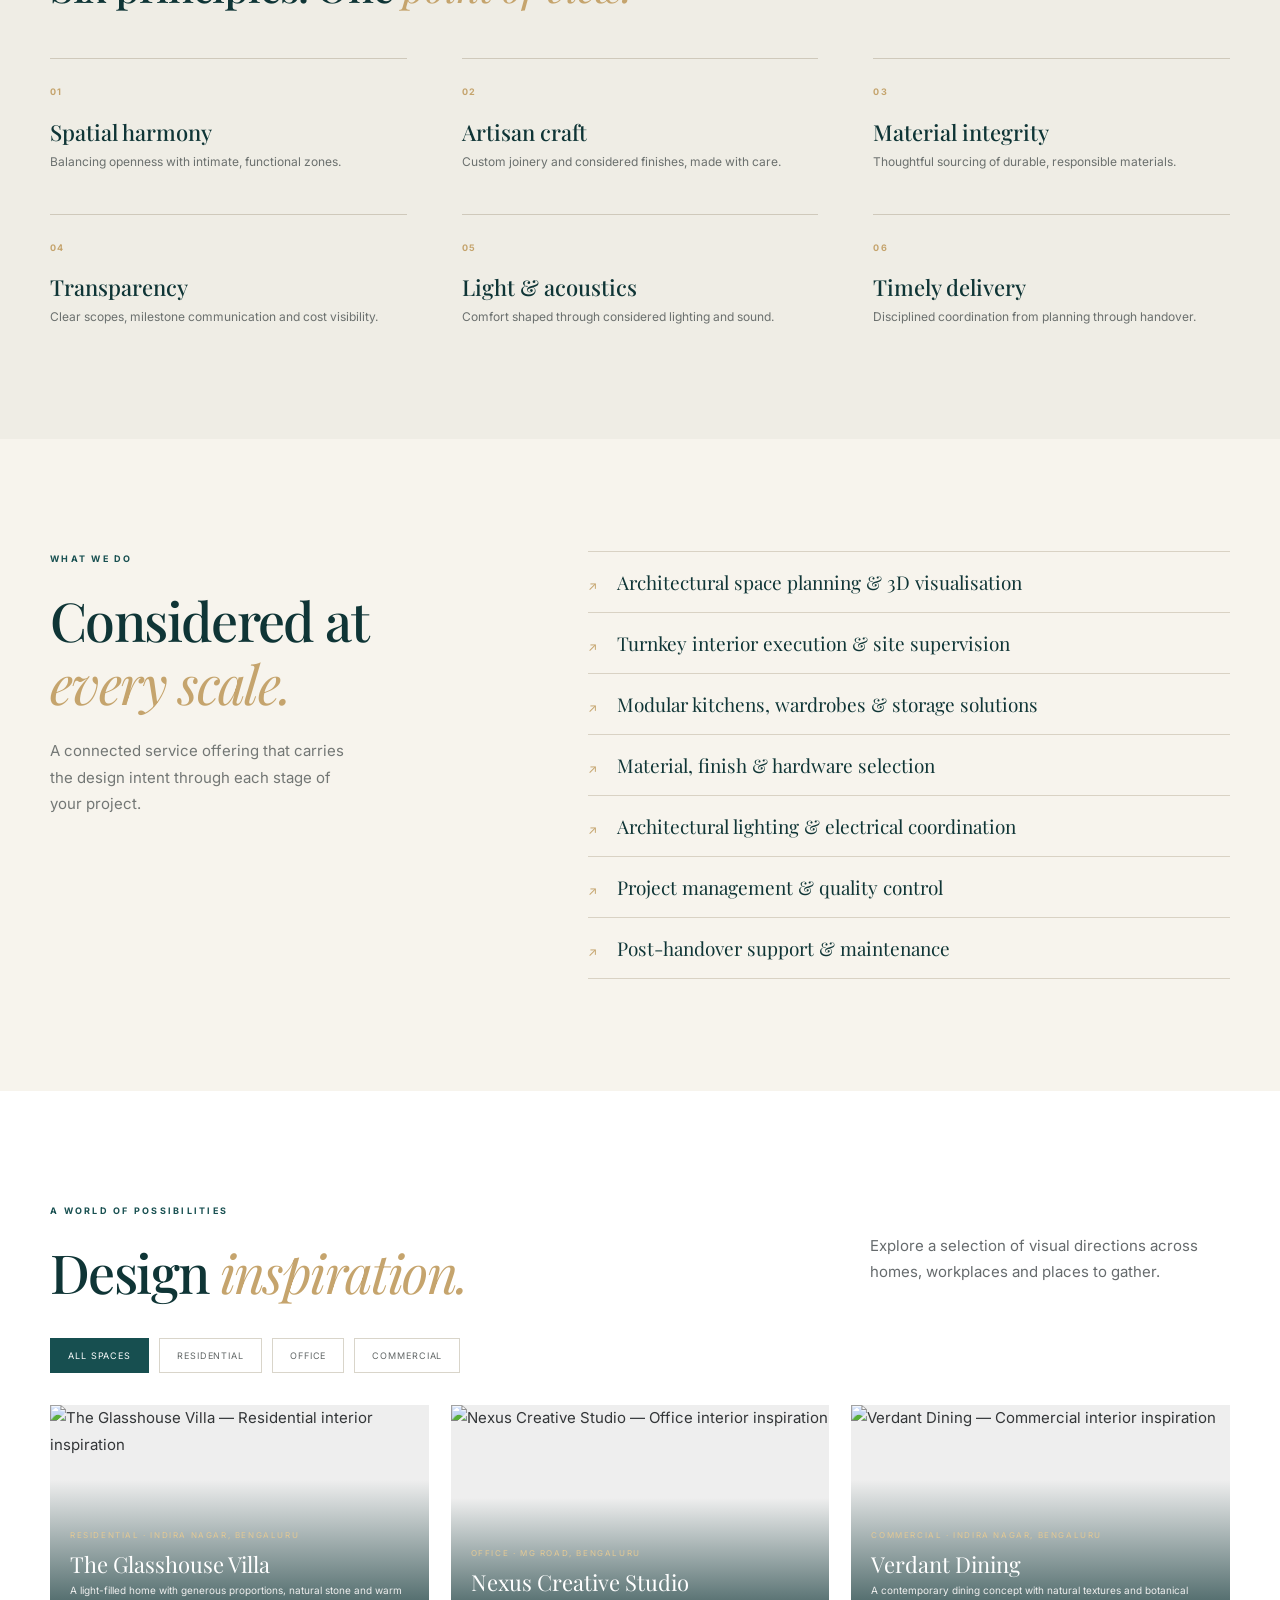
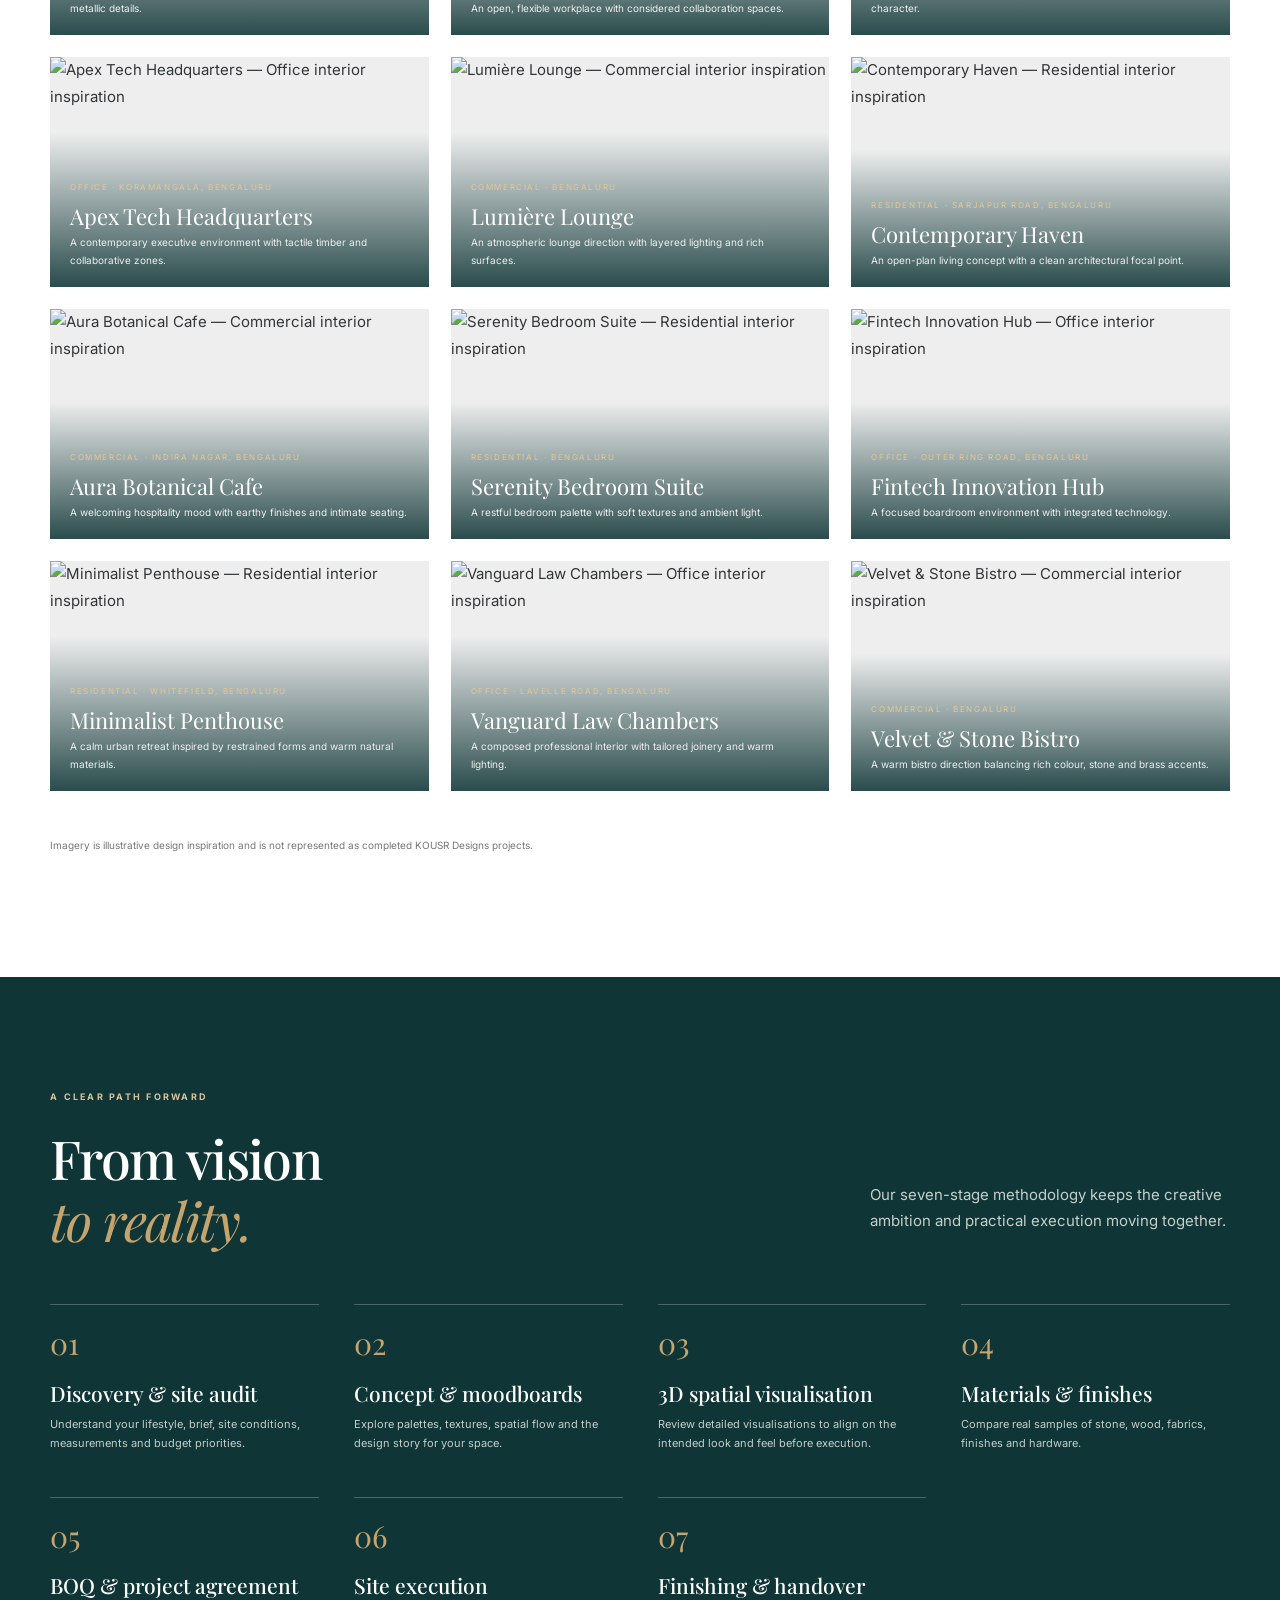
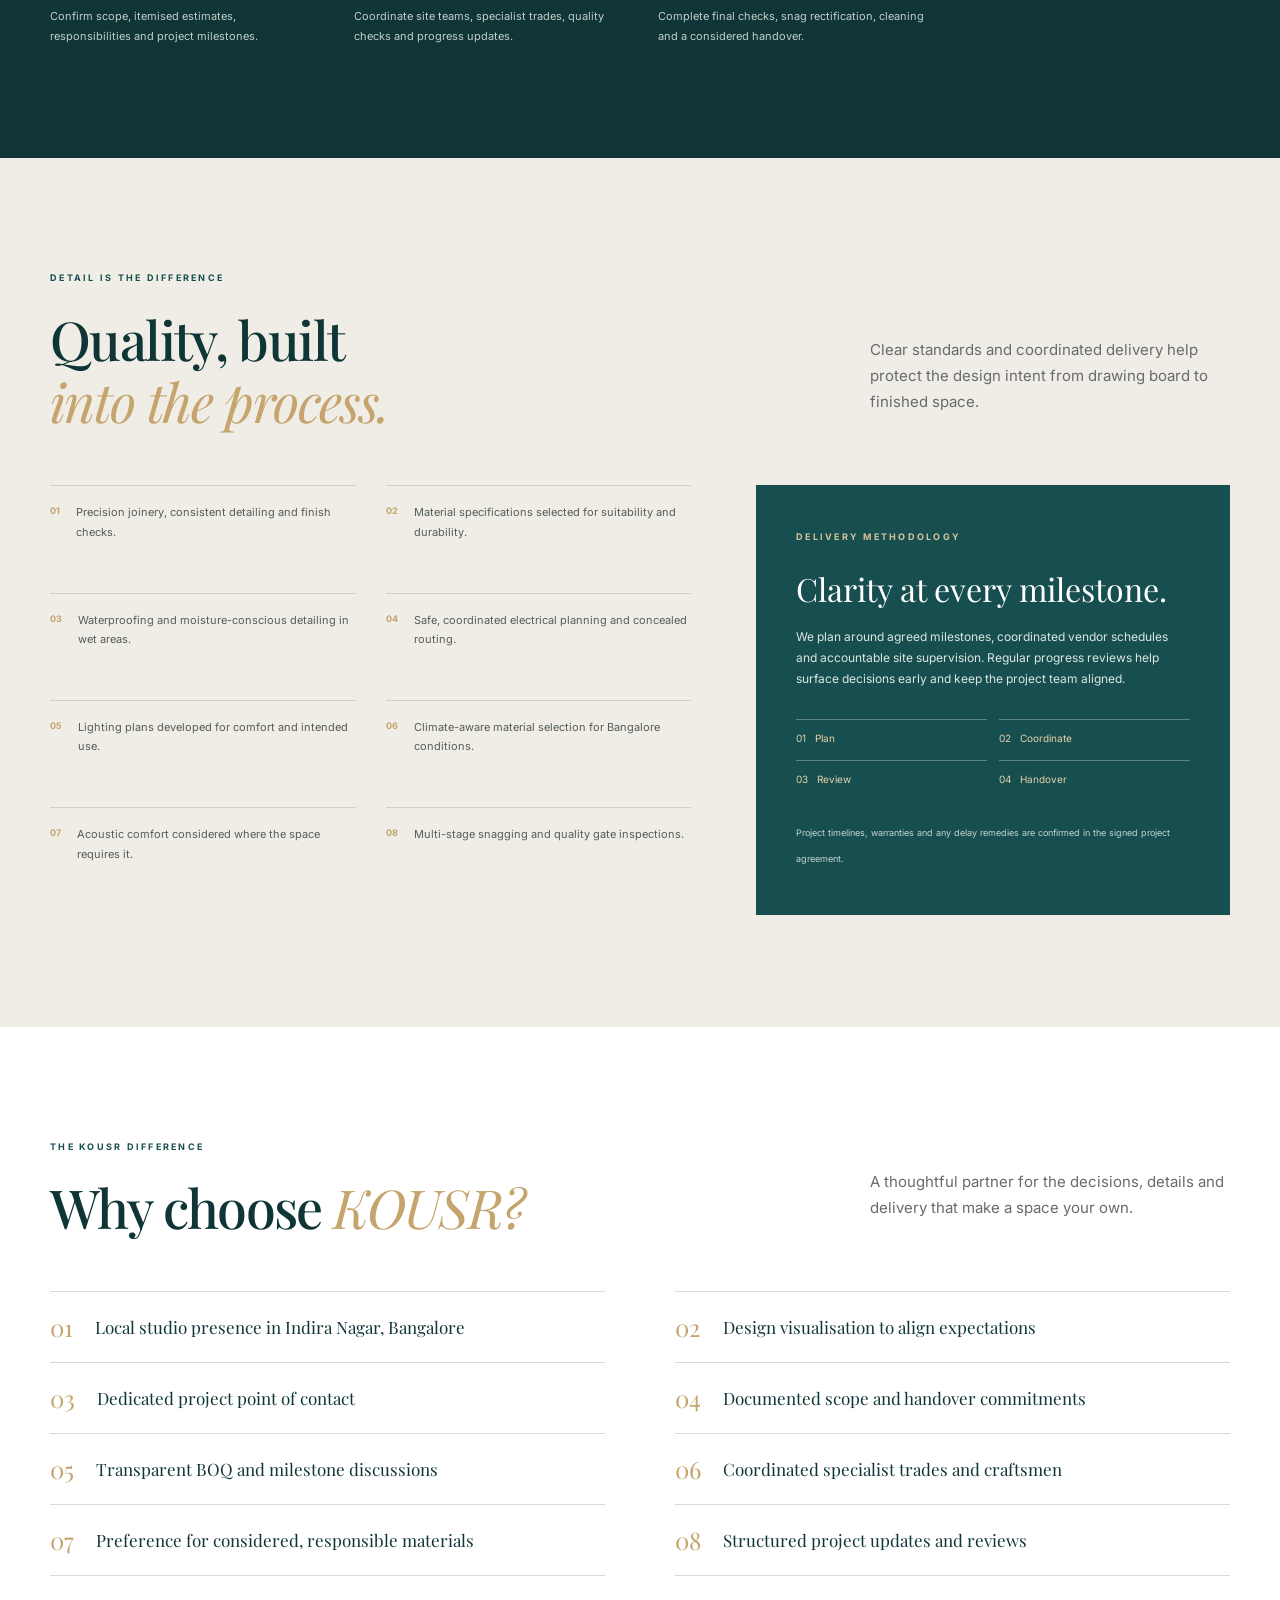
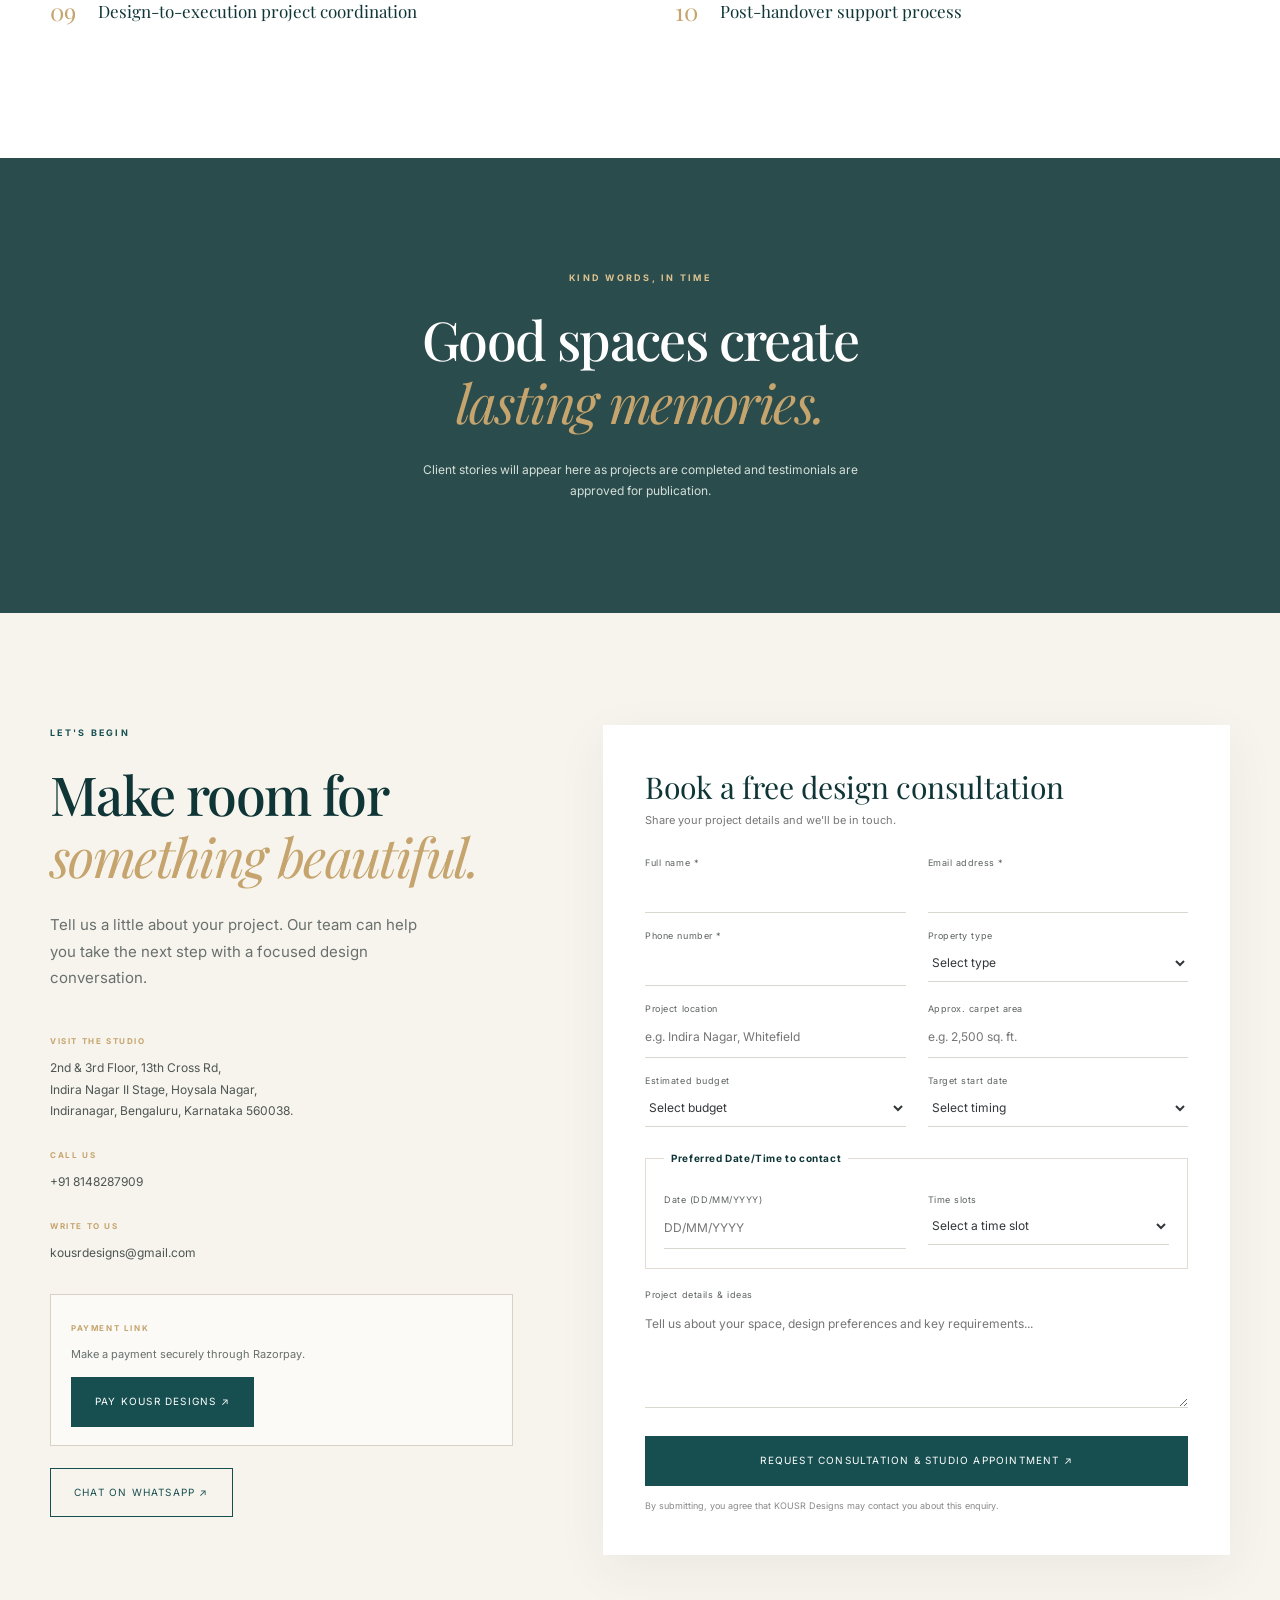
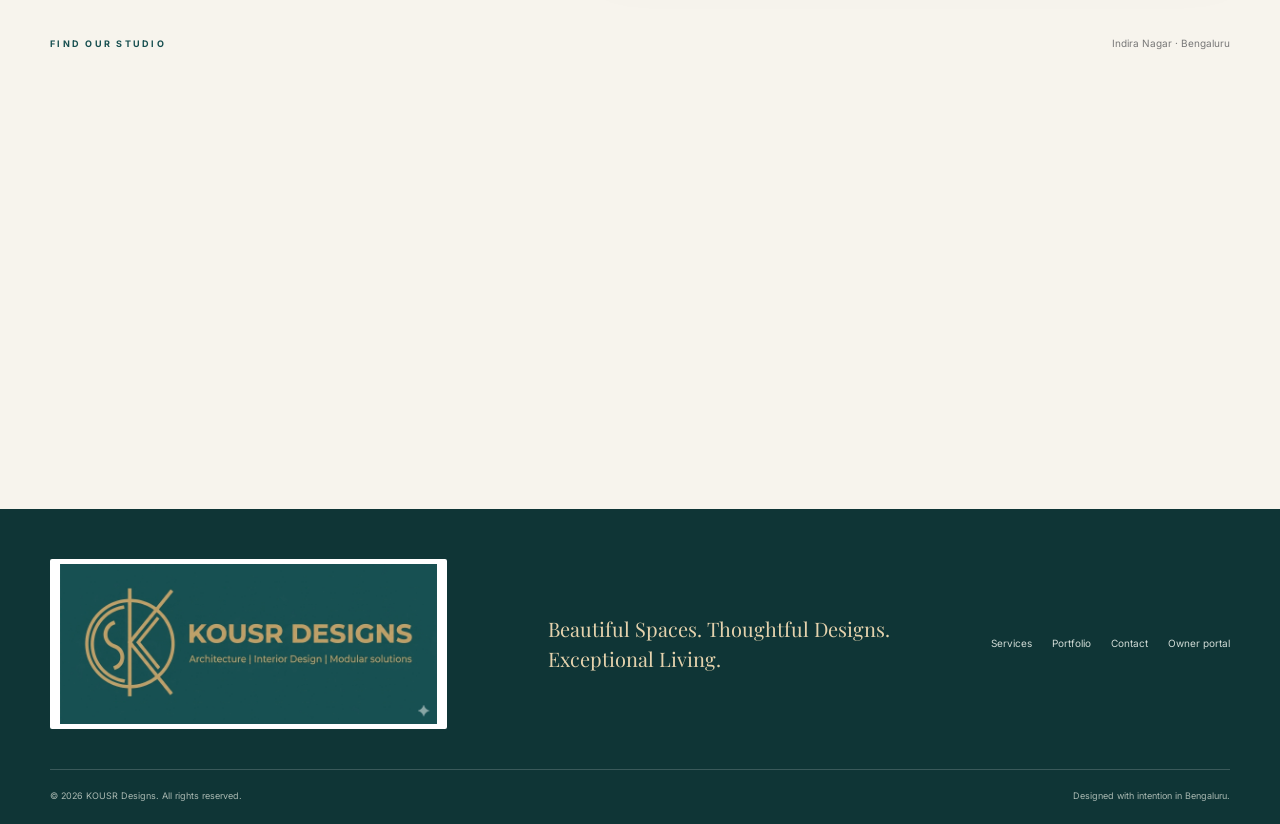
==== commit ee38e26f: "Modify footer layout and logo size Updated footer styles and adjusted logo dimensions." ====
--- a/index.html
+++ b/index.html
@@ -123,7 +123,7 @@
  <div class="wrap map-wrap"><div class="map-heading"><span class="eyebrow">FIND OUR STUDIO</span><span>Indira Nagar · Bengaluru</span></div><iframe title="Map showing Indira Nagar, Bengaluru" src="https://www.google.com/maps?q=2nd%20%26%203rd%20Floor%2C%2013th%20Cross%20Rd%2C%20Indira%20Nagar%20II%20Stage%2C%20Hoysala%20Nagar%2C%20Indiranagar%2C%20Bengaluru%2C%20Karnataka%20560038&output=embed" loading="lazy" referrerpolicy="no-referrer-when-downgrade"></iframe></div>
 </section>
 </main>
-<footer><div class="wrap footer-main"><a class="brand brand-footer brand-image brand-image-footer" href="#home" aria-label="KOUSR Designs home"><img src="assets/KOUSR_logo-bottom.jpg" alt="KOUSR Designs logo" style="height: 150px; width: 150px;"></a><p>Beautiful Spaces. Thoughtful Designs.<br>Exceptional Living.</p><div class="footer-links"><a href="#services">Services</a><a href="#portfolio">Portfolio</a><a href="#contact">Contact</a><a href="owner.html">Owner portal</a></div></div><div class="wrap footer-bottom"><span>© <span id="year"></span> KOUSR Designs. All rights reserved.</span><span>Designed with intention in Bengaluru.</span></div></footer>
+<footer><div class="wrap footer-main"><a class="brand brand-footer brand-image brand-image-footer" href="#home" aria-label="KOUSR Designs home"><img src="assets/KOUSR_logo-bottom.jpg" alt="KOUSR Designs logo" style="height: 160px; width: Auto;"></a><p>Beautiful Spaces. Thoughtful Designs.<br>Exceptional Living.</p><div class="footer-links"><a href="#services">Services</a><a href="#portfolio">Portfolio</a><a href="#contact">Contact</a><a href="owner.html">Owner portal</a></div></div><div class="wrap footer-bottom"><span>© <span id="year"></span> KOUSR Designs. All rights reserved.</span><span>Designed with intention in Bengaluru.</span></div></footer>
 
 <button class="chat-launch" id="chatLaunch" aria-label="Open KOUSR Design Assistant"><span>✧</span> Chat with Design Assistant</button>
 <aside class="chat-panel" id="chatPanel" aria-label="KOUSR Design Assistant" aria-hidden="true">
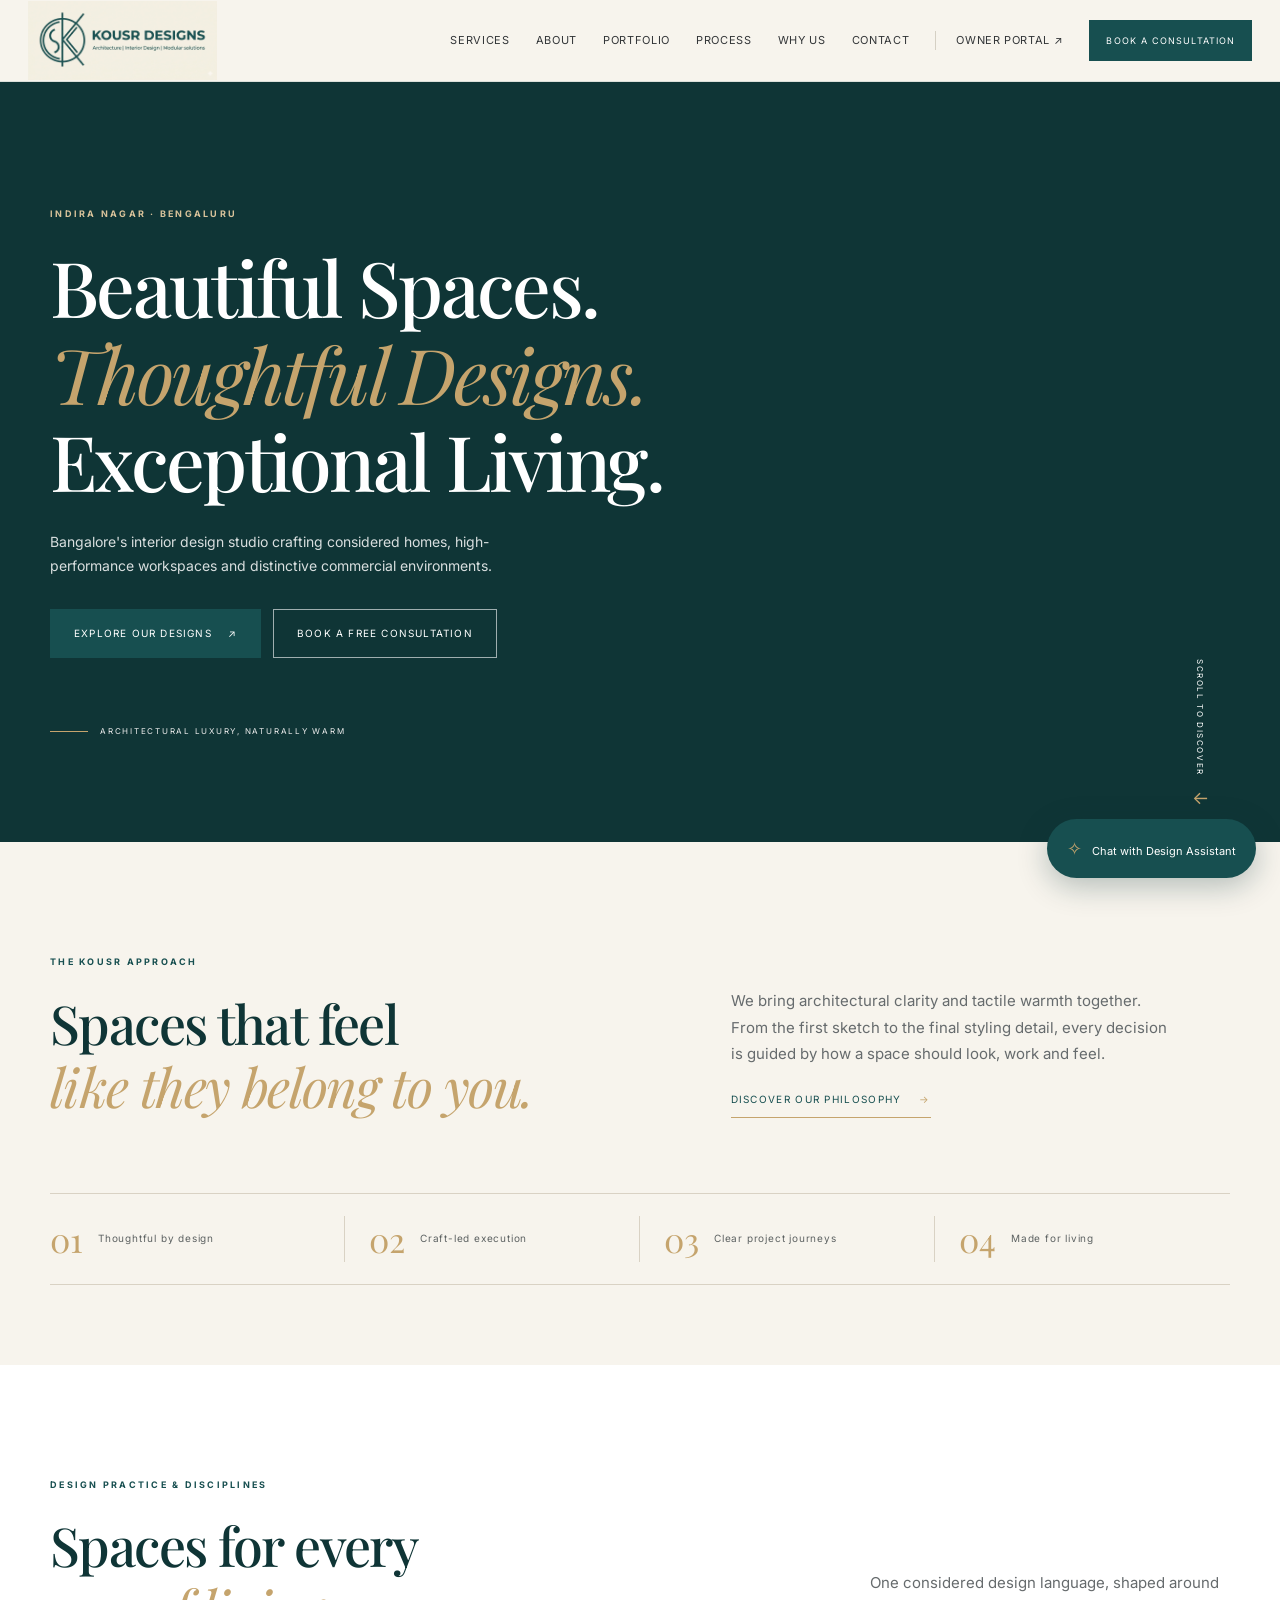
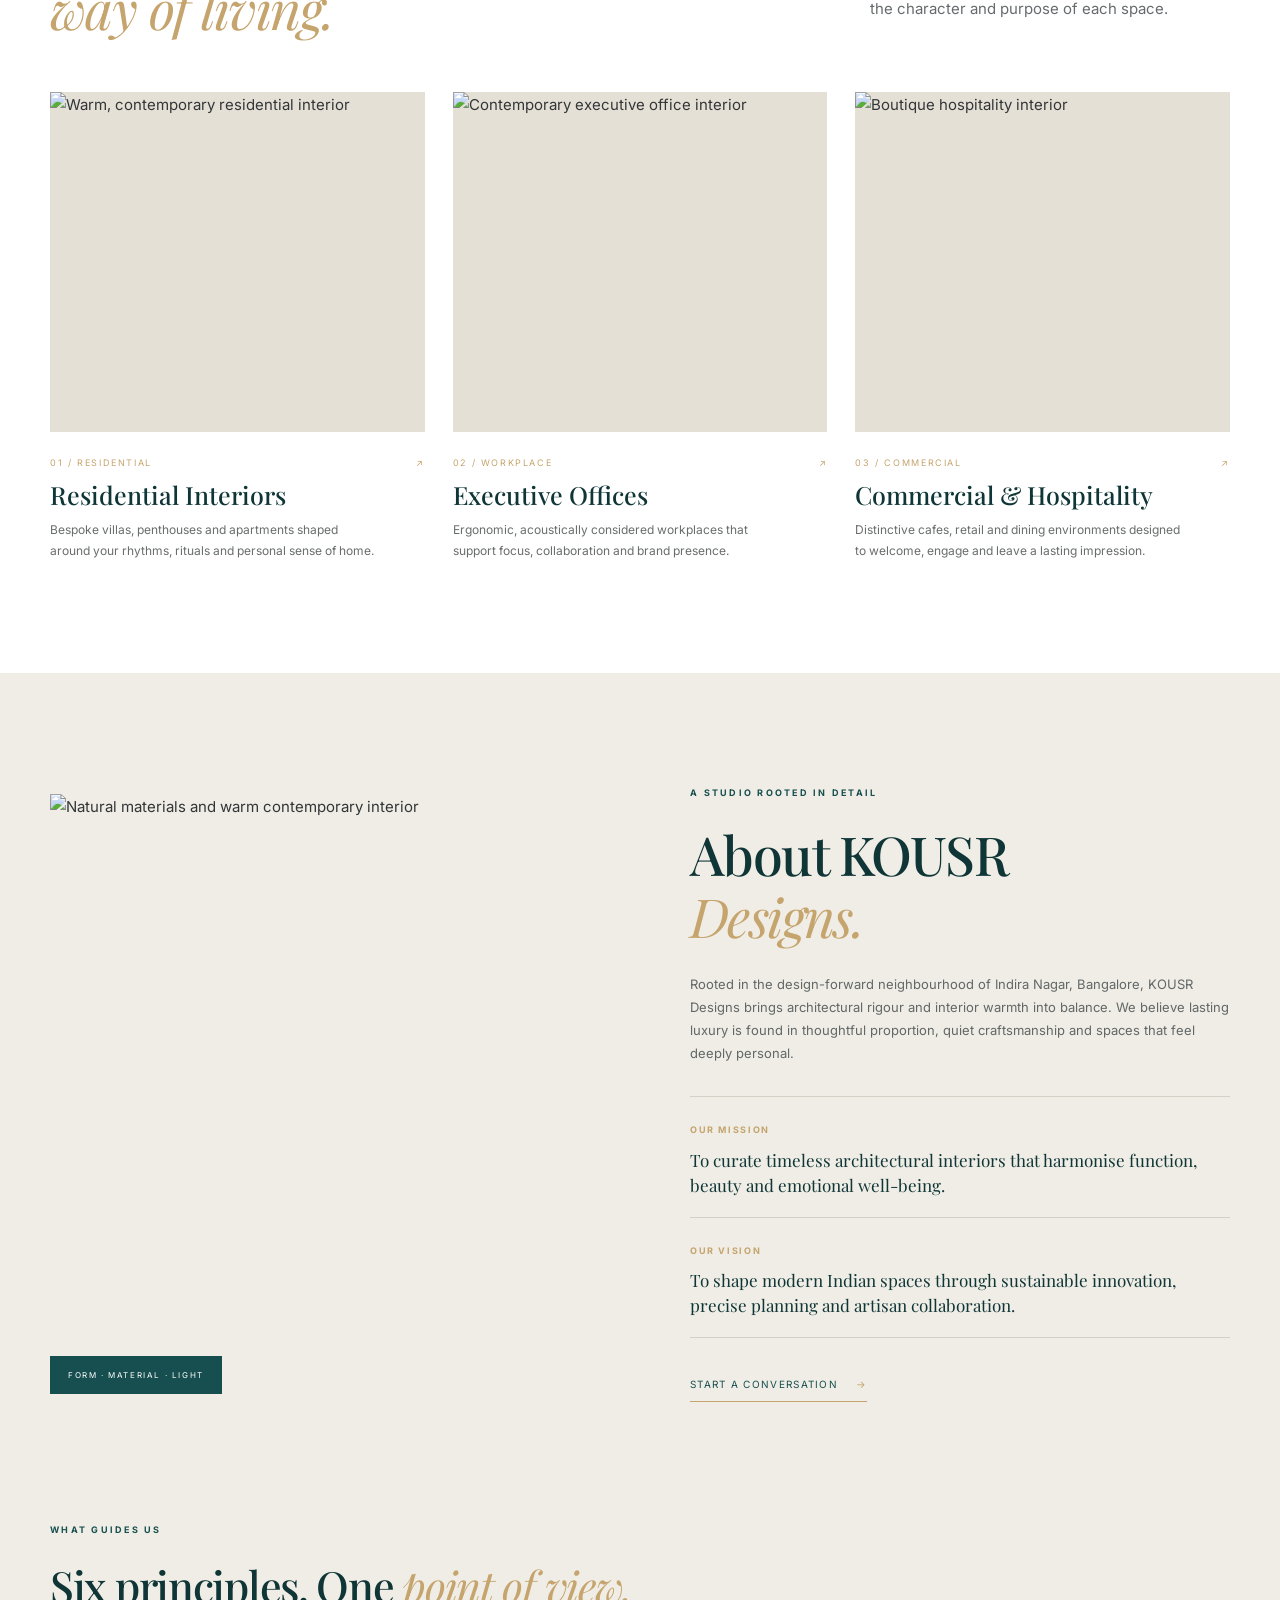
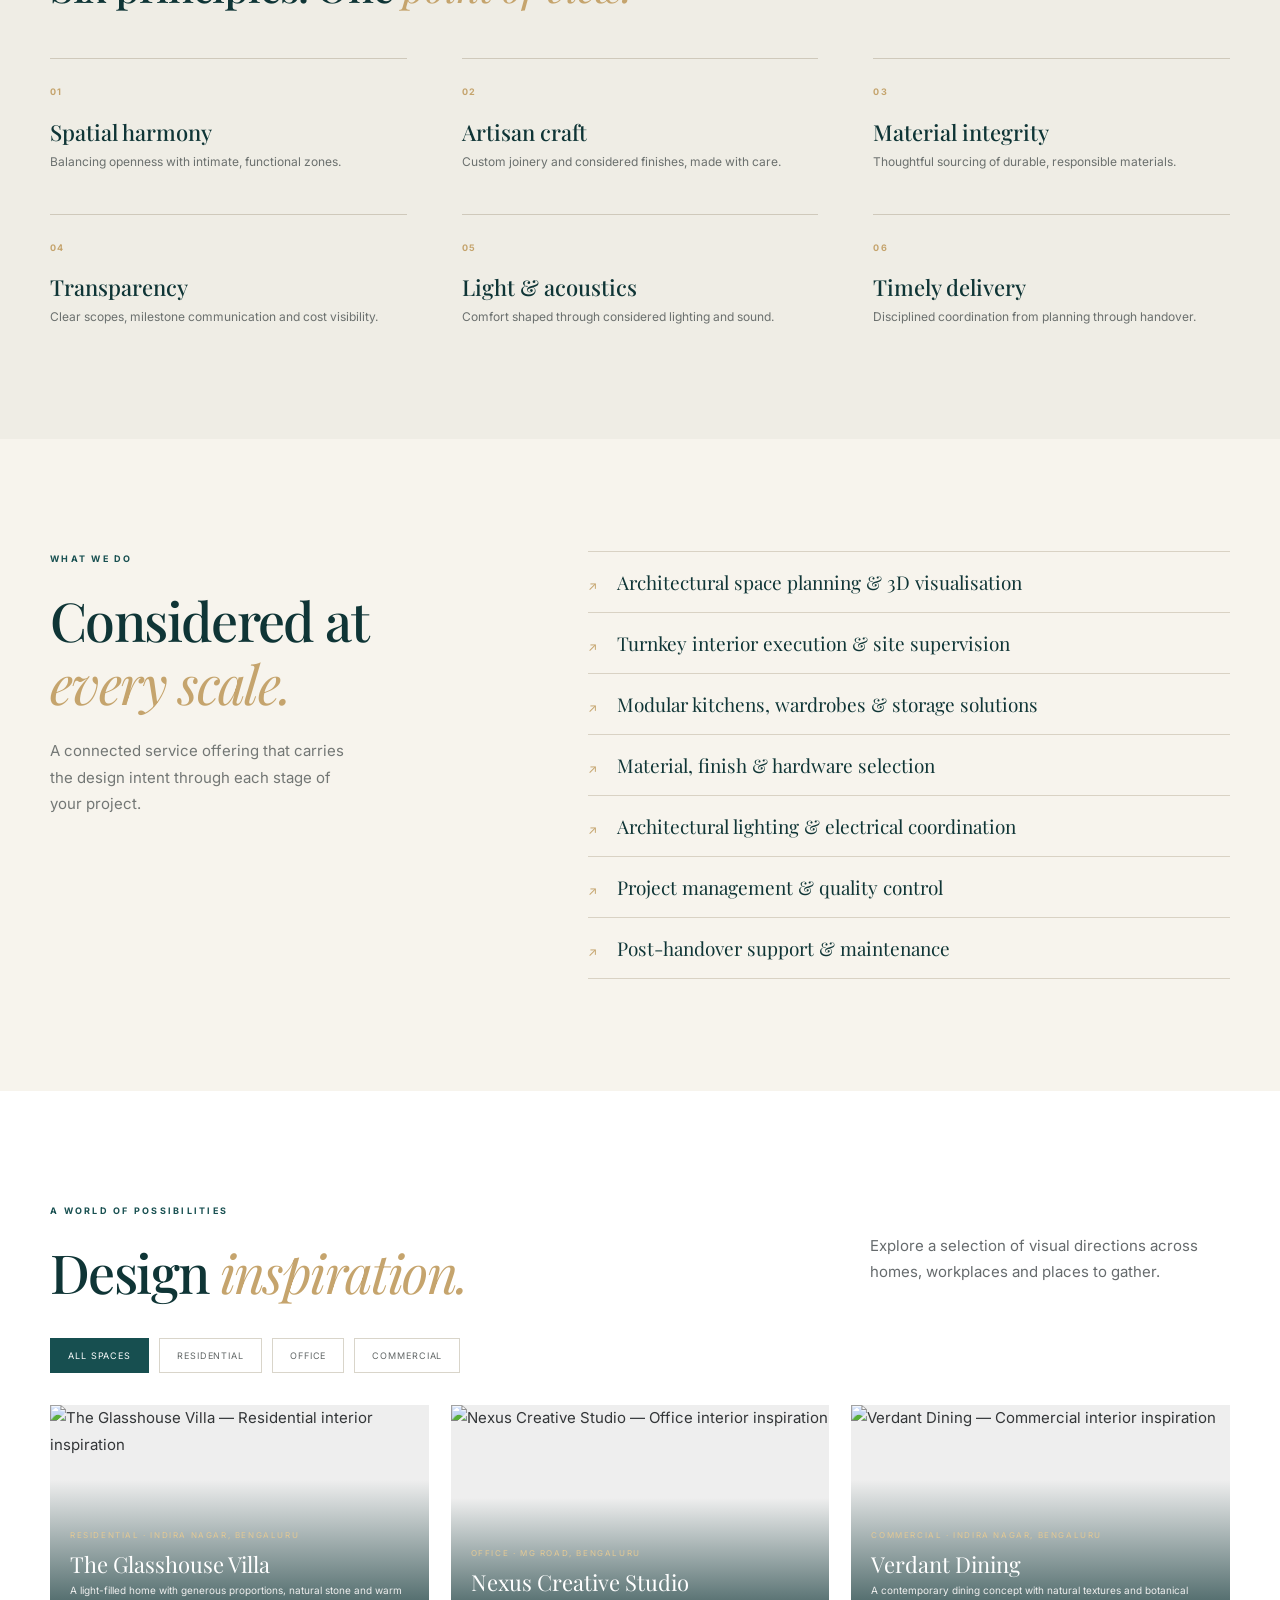
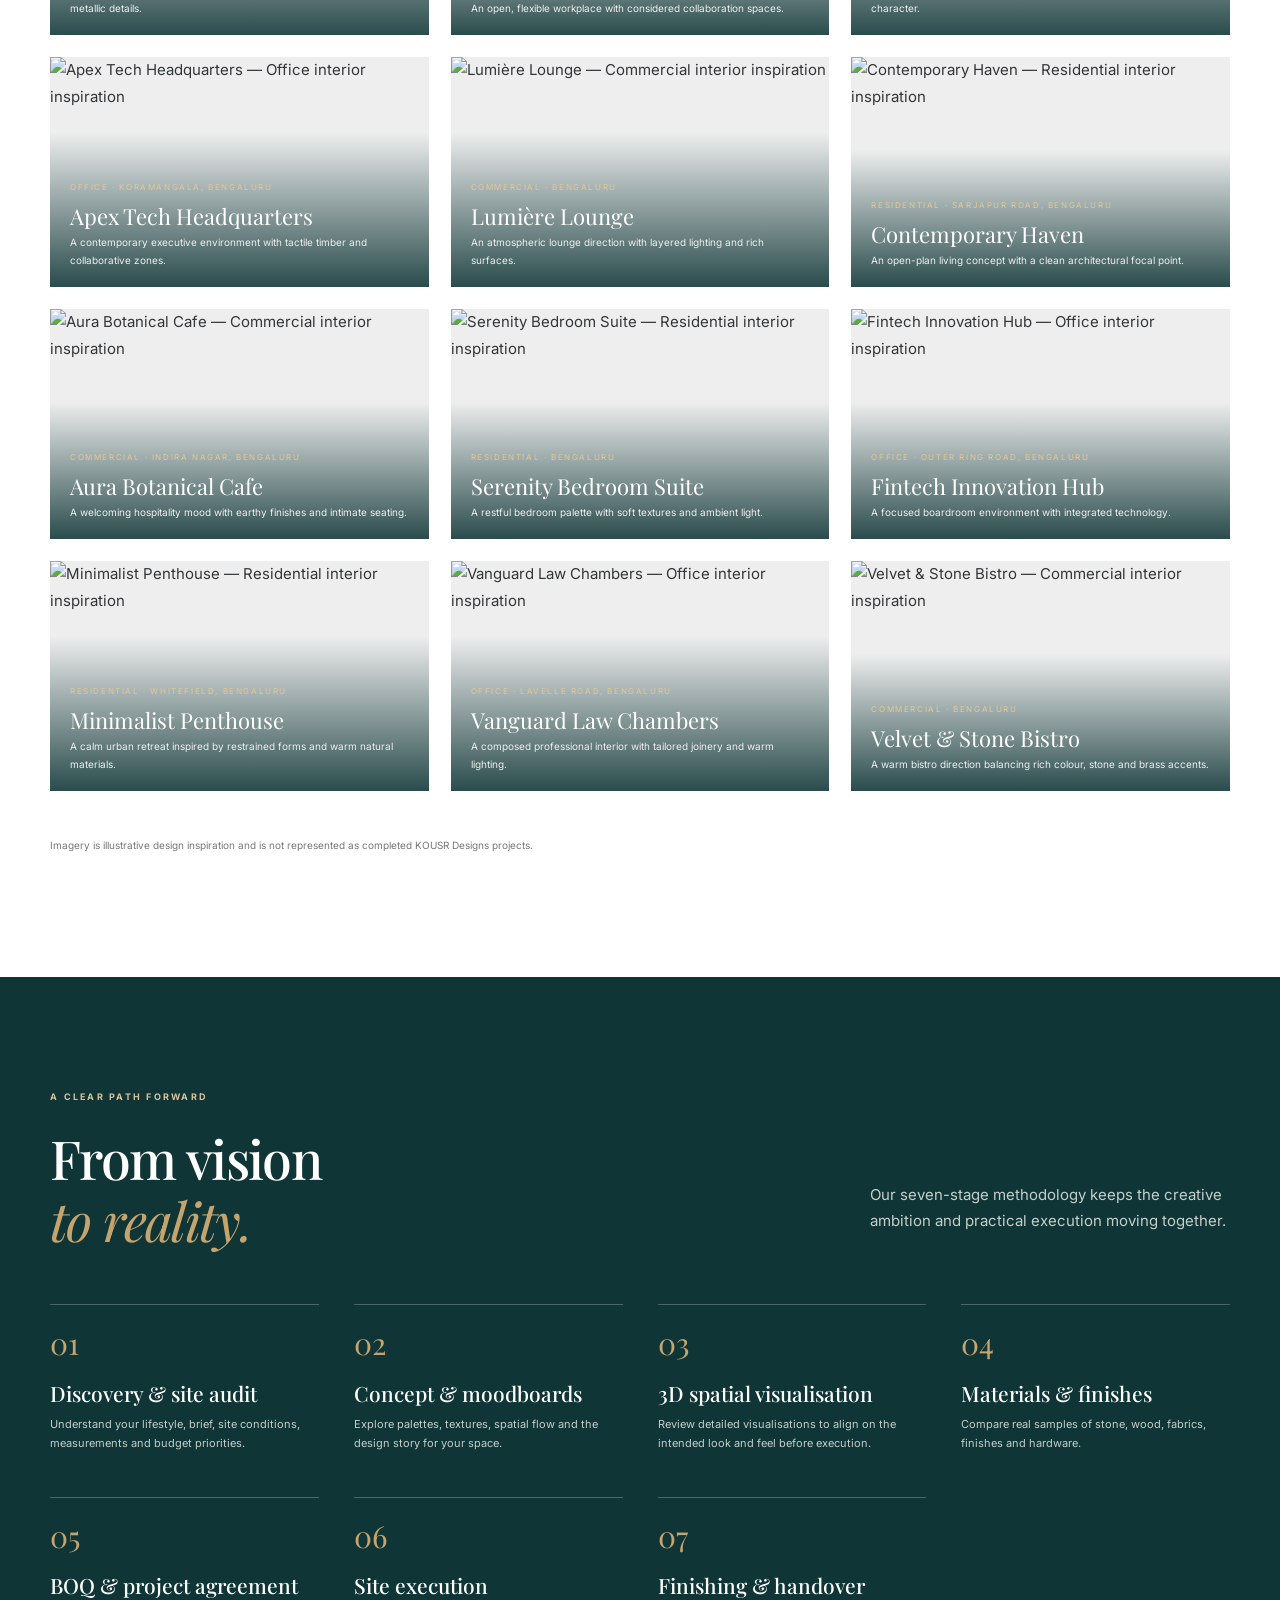
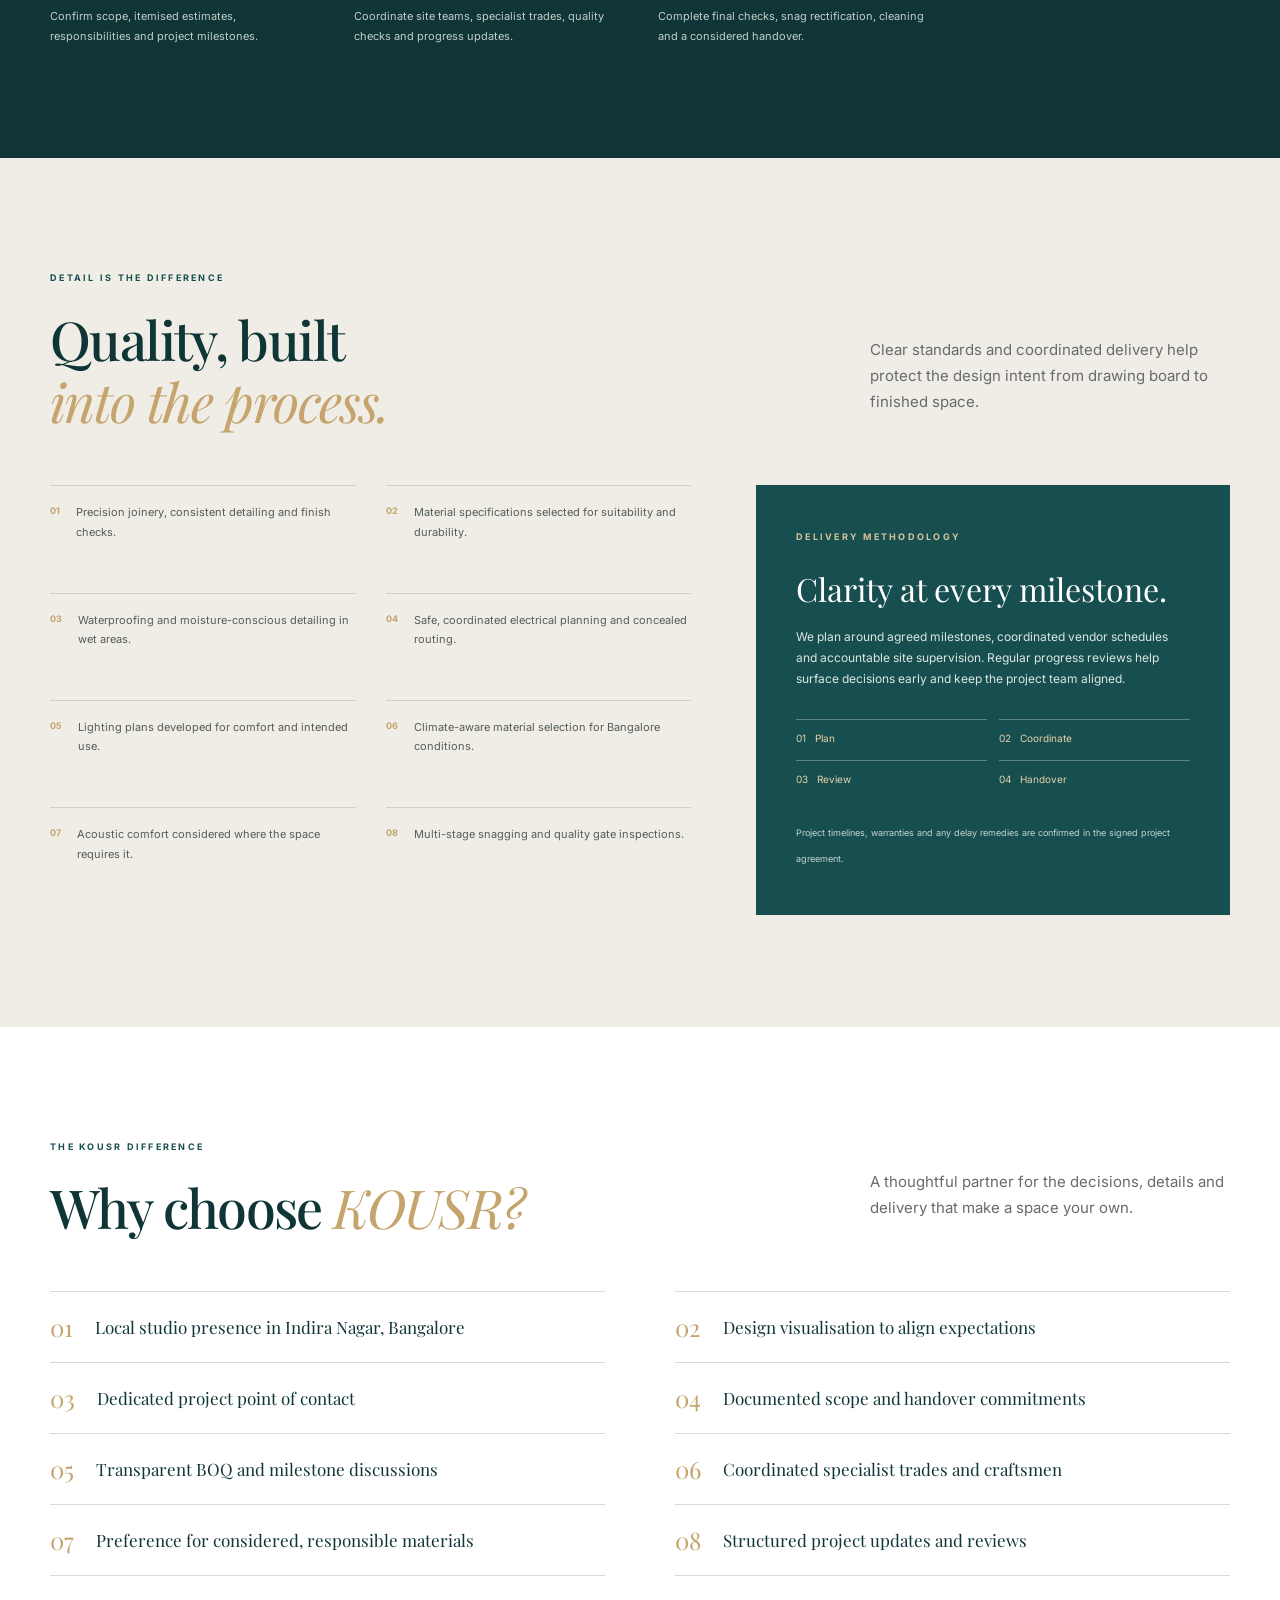
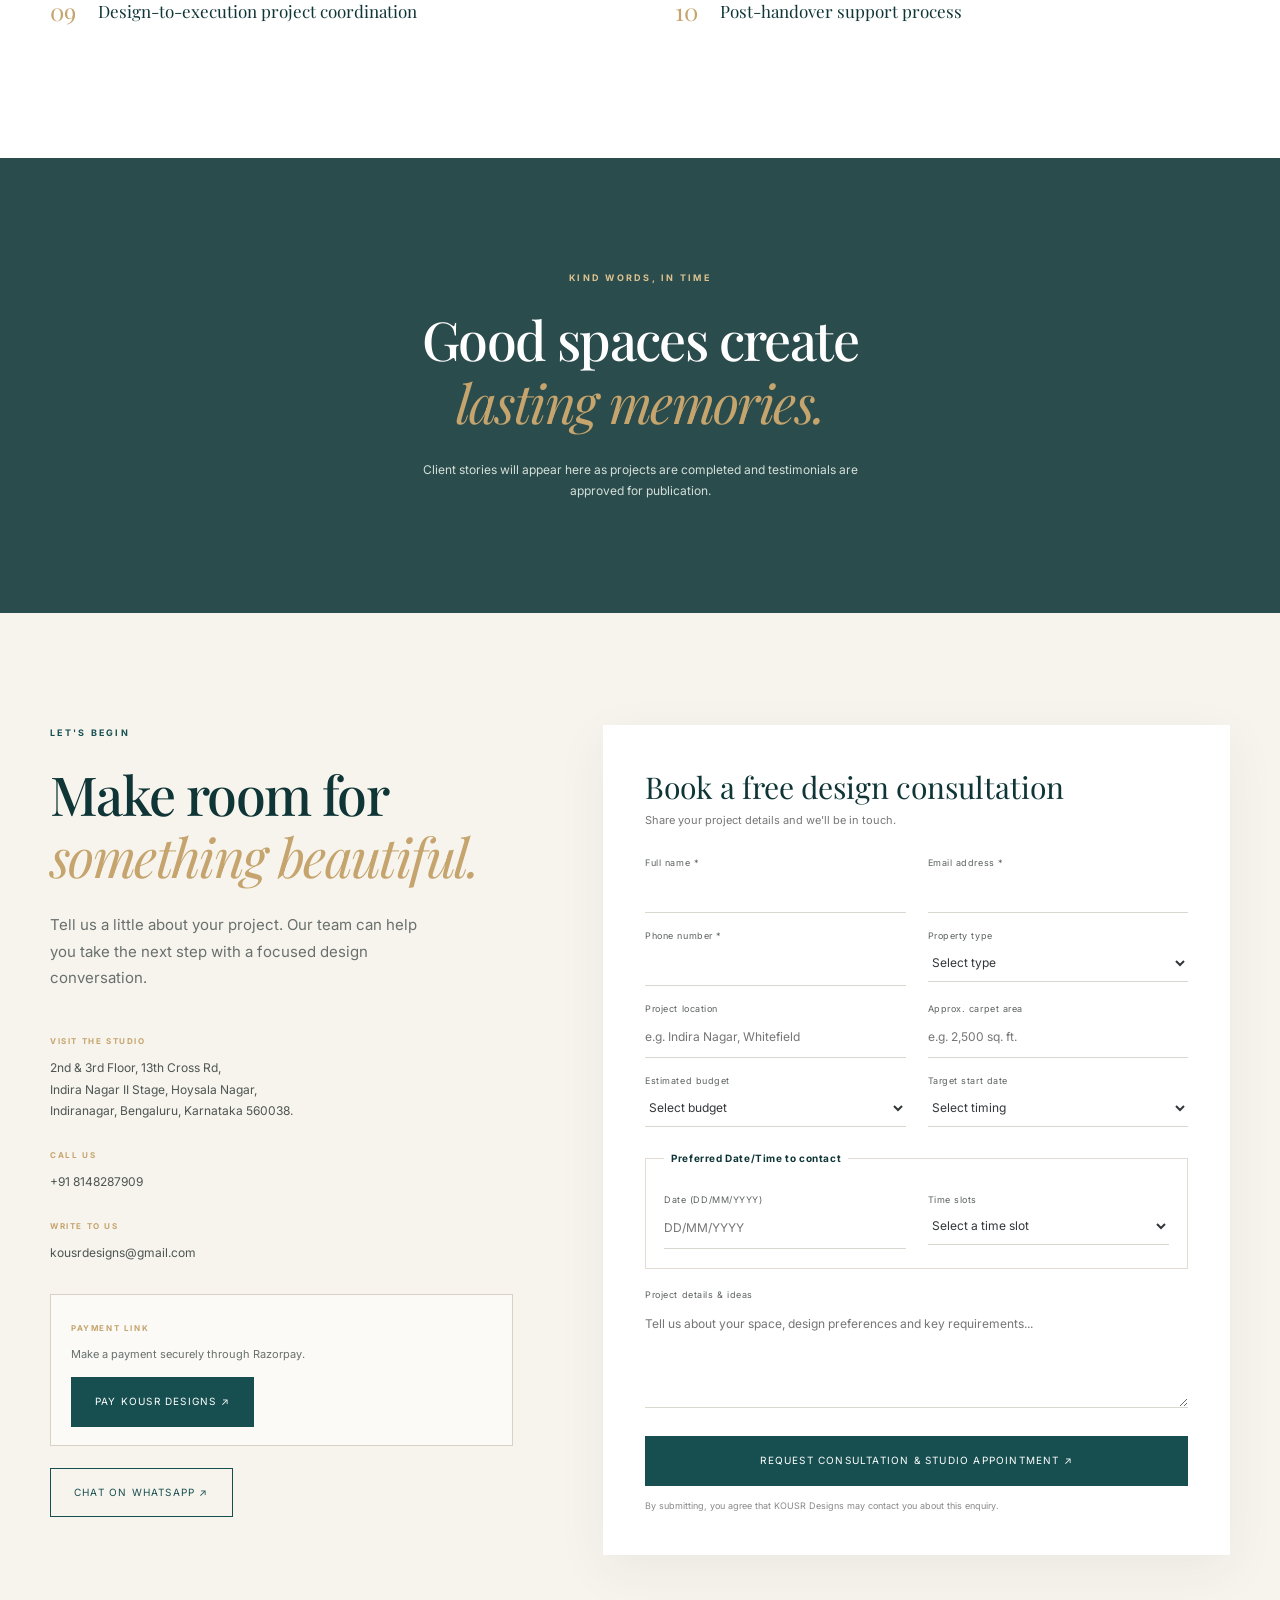
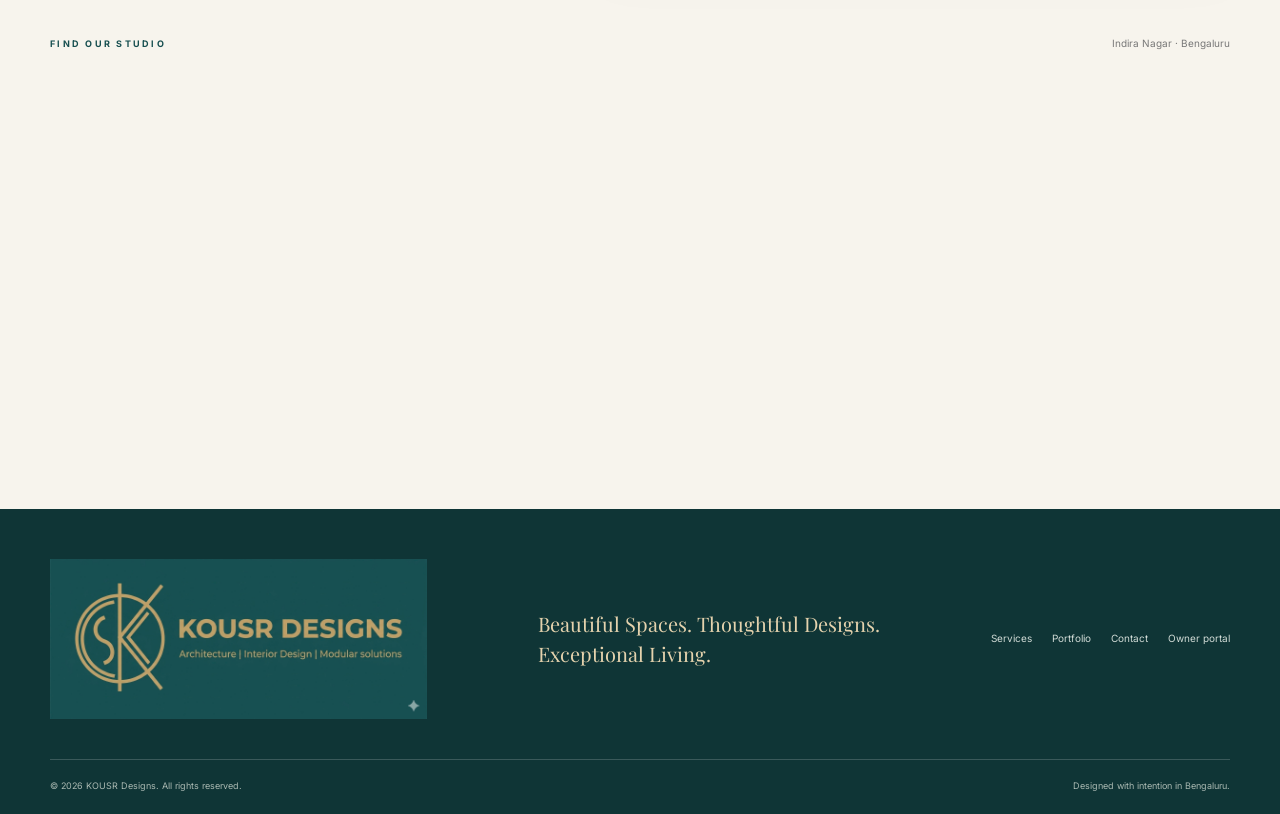
==== commit 40dc0be2: "Refactor footer section in index.html" ====
--- a/index.html
+++ b/index.html
@@ -123,7 +123,8 @@
  <div class="wrap map-wrap"><div class="map-heading"><span class="eyebrow">FIND OUR STUDIO</span><span>Indira Nagar · Bengaluru</span></div><iframe title="Map showing Indira Nagar, Bengaluru" src="https://www.google.com/maps?q=2nd%20%26%203rd%20Floor%2C%2013th%20Cross%20Rd%2C%20Indira%20Nagar%20II%20Stage%2C%20Hoysala%20Nagar%2C%20Indiranagar%2C%20Bengaluru%2C%20Karnataka%20560038&output=embed" loading="lazy" referrerpolicy="no-referrer-when-downgrade"></iframe></div>
 </section>
 </main>
-<footer><div class="wrap footer-main"><a class="brand brand-footer brand-image brand-image-footer" href="#home" aria-label="KOUSR Designs home"><img src="assets/KOUSR_logo-bottom.jpg" alt="KOUSR Designs logo" style="height: 160px; width: Auto;"></a><p>Beautiful Spaces. Thoughtful Designs.<br>Exceptional Living.</p><div class="footer-links"><a href="#services">Services</a><a href="#portfolio">Portfolio</a><a href="#contact">Contact</a><a href="owner.html">Owner portal</a></div></div><div class="wrap footer-bottom"><span>© <span id="year"></span> KOUSR Designs. All rights reserved.</span><span>Designed with intention in Bengaluru.</span></div></footer>
+<footer><div class="wrap footer-main"><a class="brand brand-footer brand-image brand-image-footer" href="#home" aria-label="KOUSR Designs home" style="background: transparent !important; border: none !important; padding: 0 !important; box-shadow: none !important;"><img src="assets/KOUSR_logo-bottom.jpg" alt="KOUSR Designs logo" style="height: 160px; width: auto; background: transparent !important; border: none !important; padding: 0 !important; box-shadow: none !important;"></a>
+<p>Beautiful Spaces. Thoughtful Designs.<br>Exceptional Living.</p><div class="footer-links"><a href="#services">Services</a><a href="#portfolio">Portfolio</a><a href="#contact">Contact</a><a href="owner.html">Owner portal</a></div></div><div class="wrap footer-bottom"><span>© <span id="year"></span> KOUSR Designs. All rights reserved.</span><span>Designed with intention in Bengaluru.</span></div></footer>
 
 <button class="chat-launch" id="chatLaunch" aria-label="Open KOUSR Design Assistant"><span>✧</span> Chat with Design Assistant</button>
 <aside class="chat-panel" id="chatPanel" aria-label="KOUSR Design Assistant" aria-hidden="true">
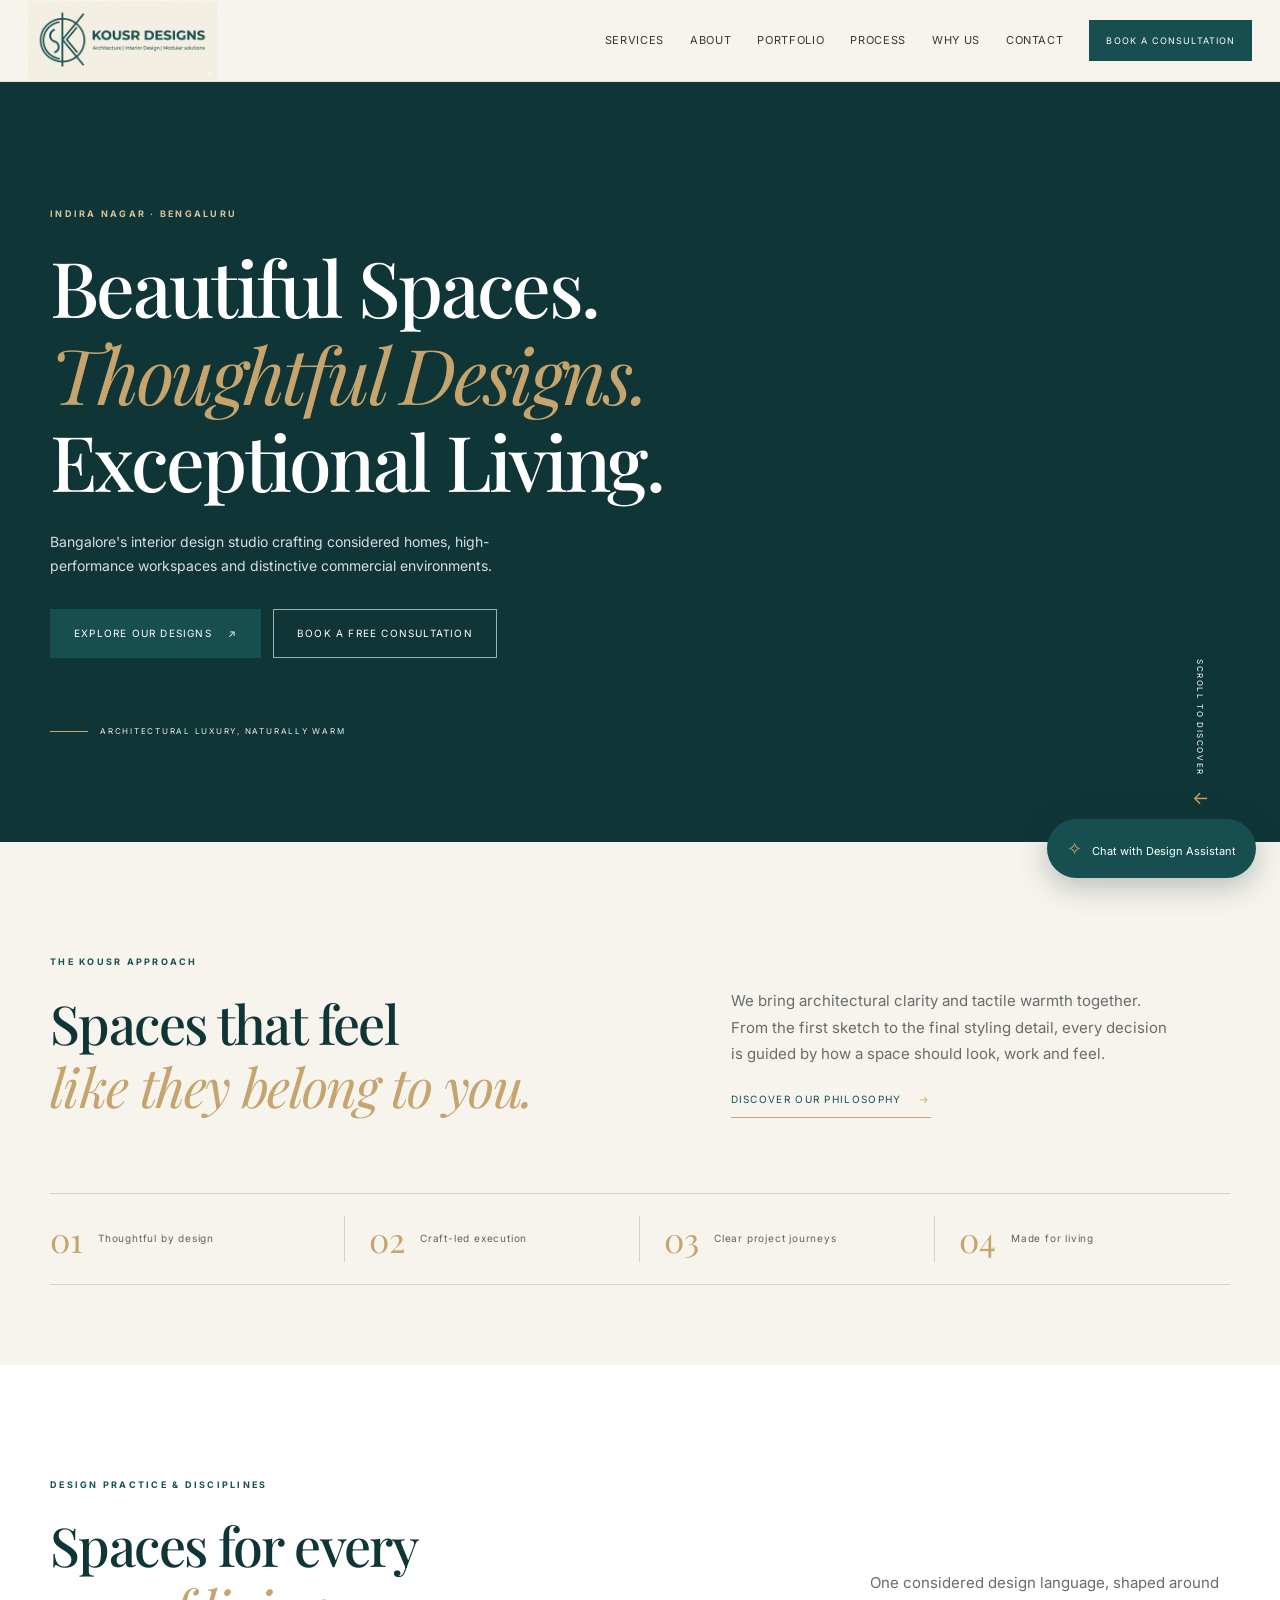
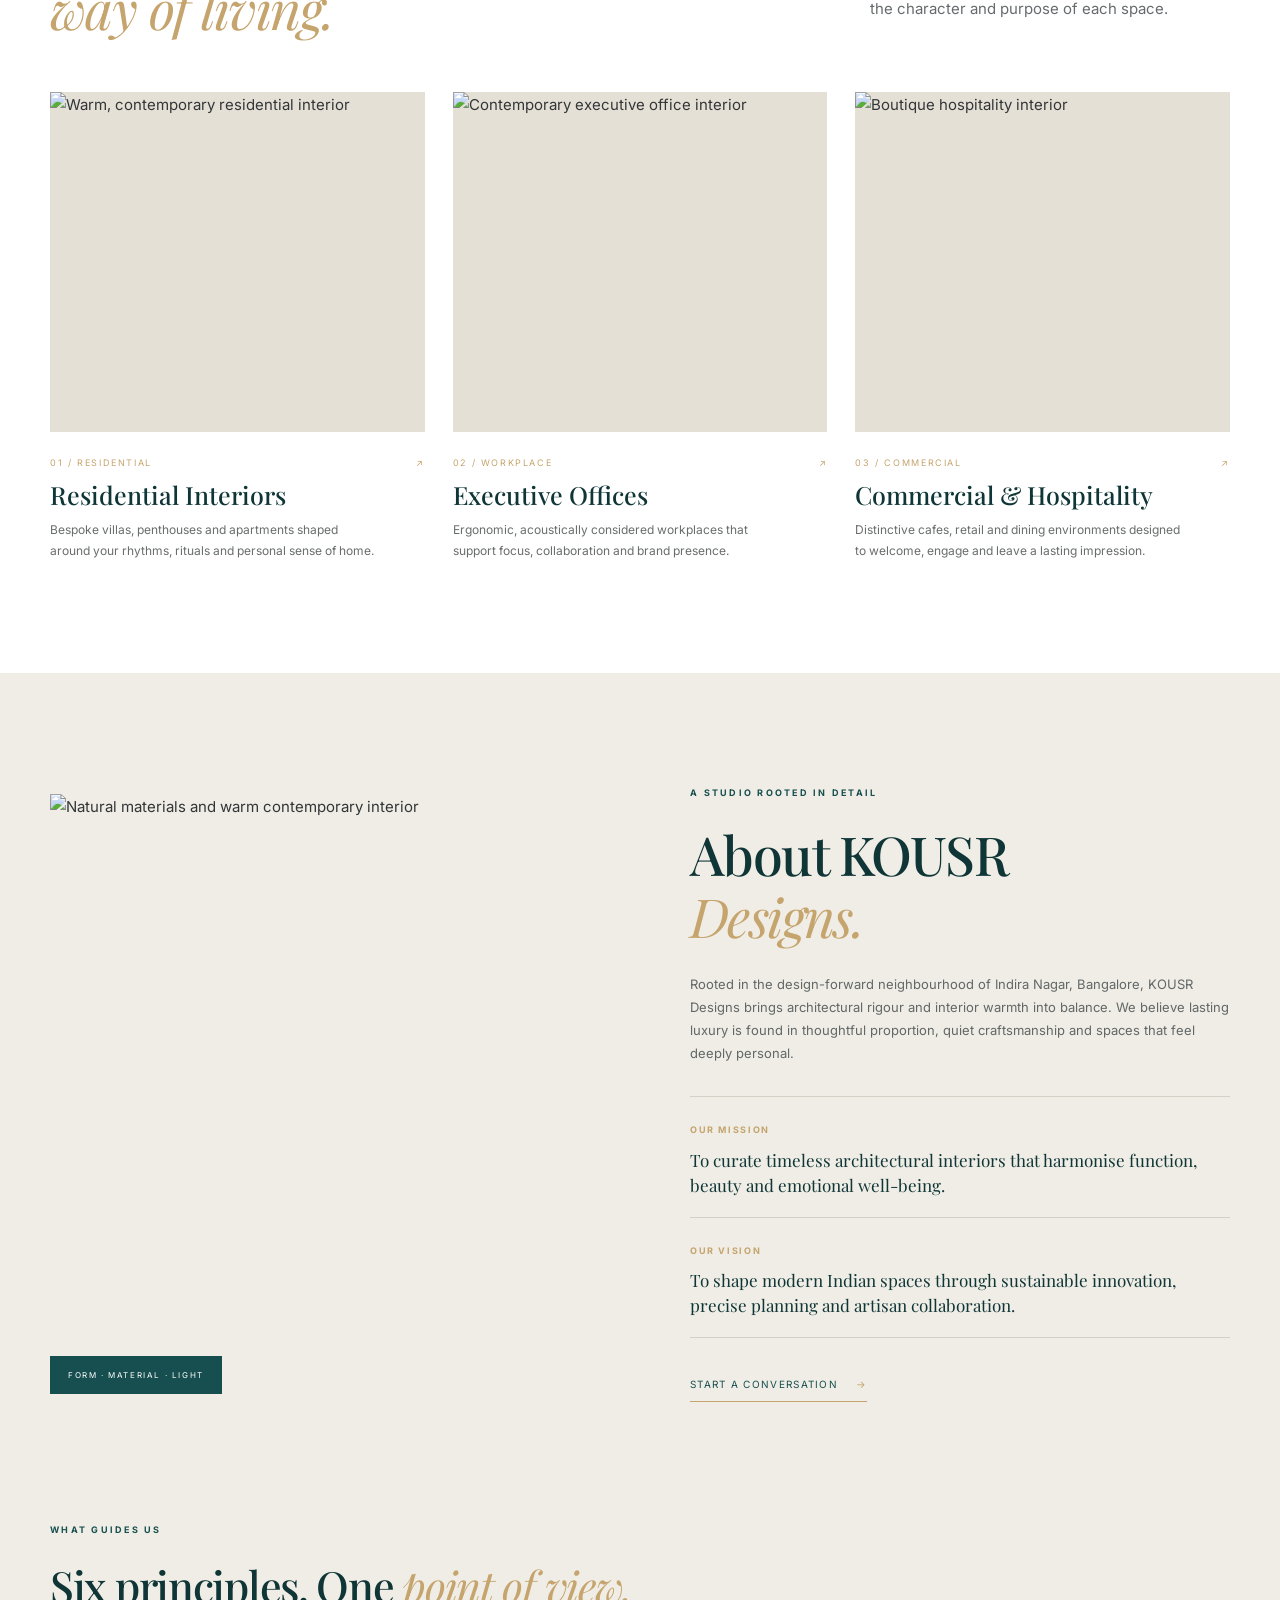
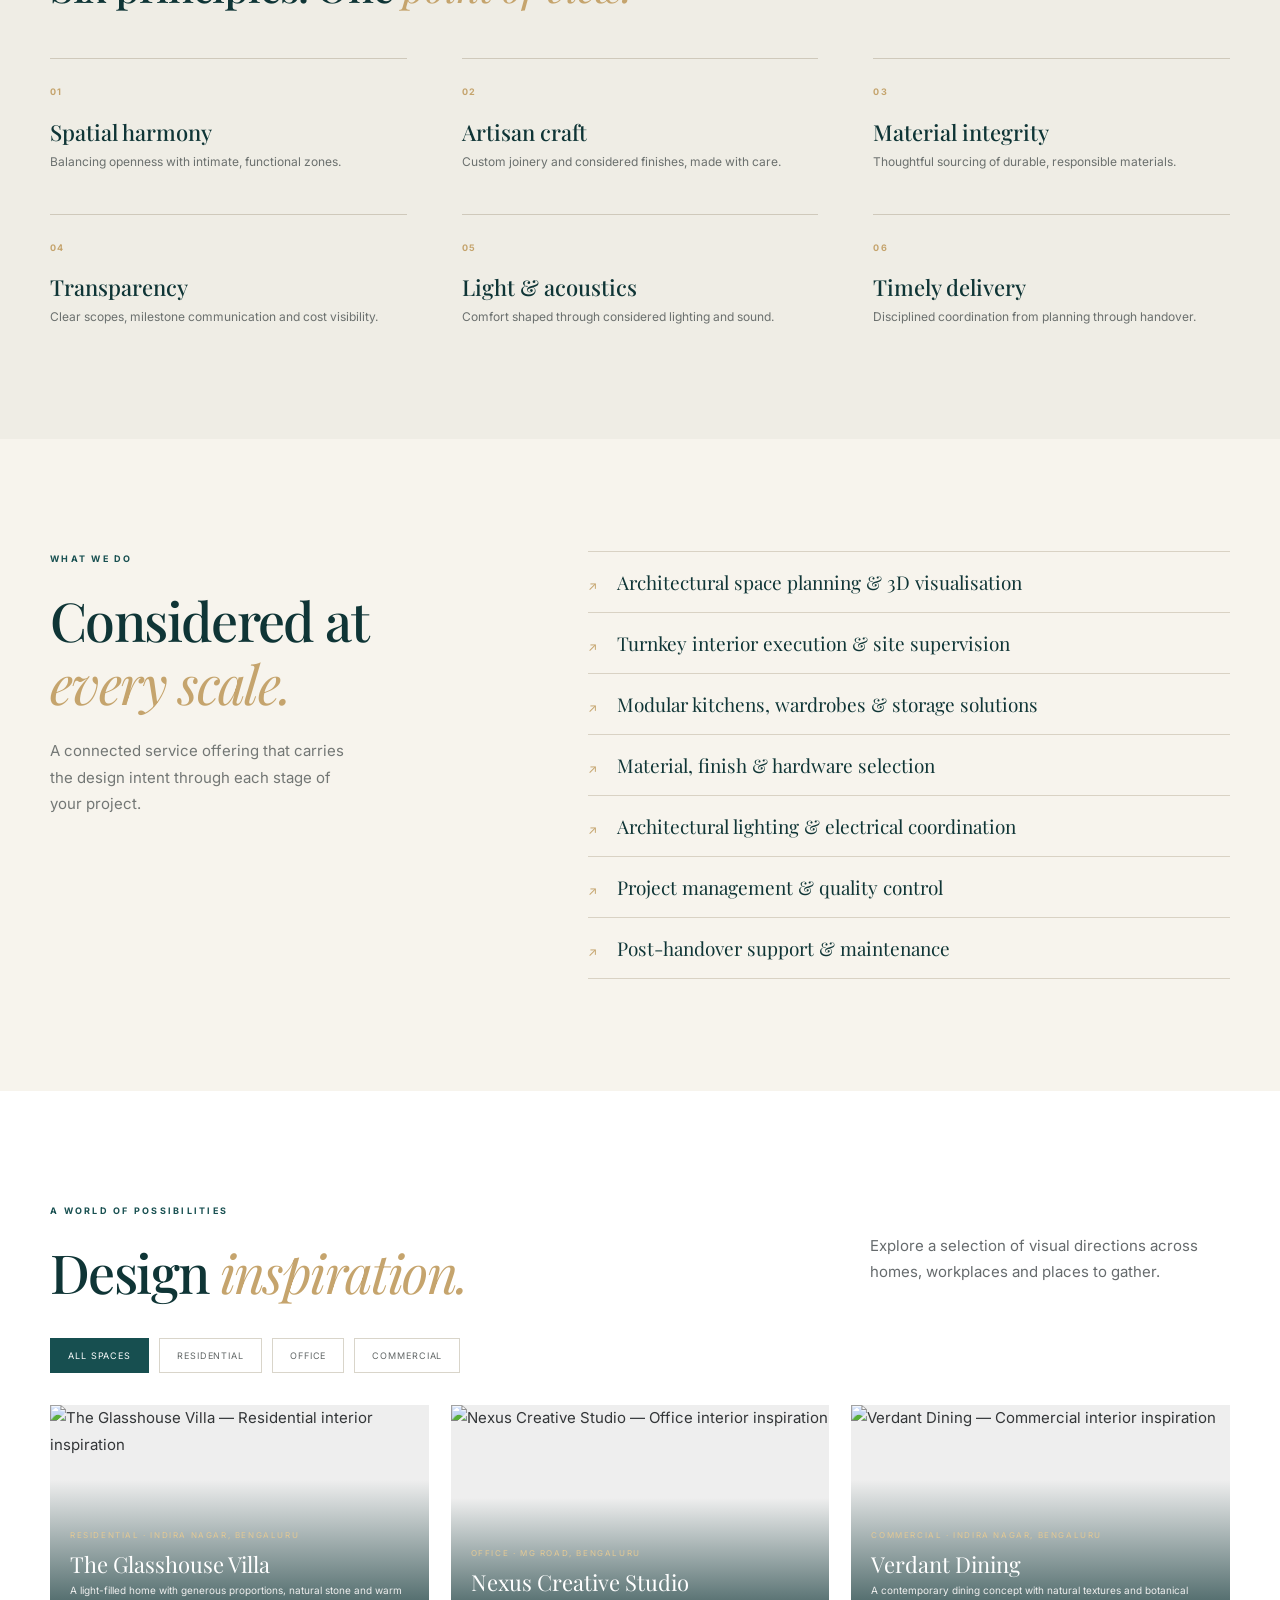
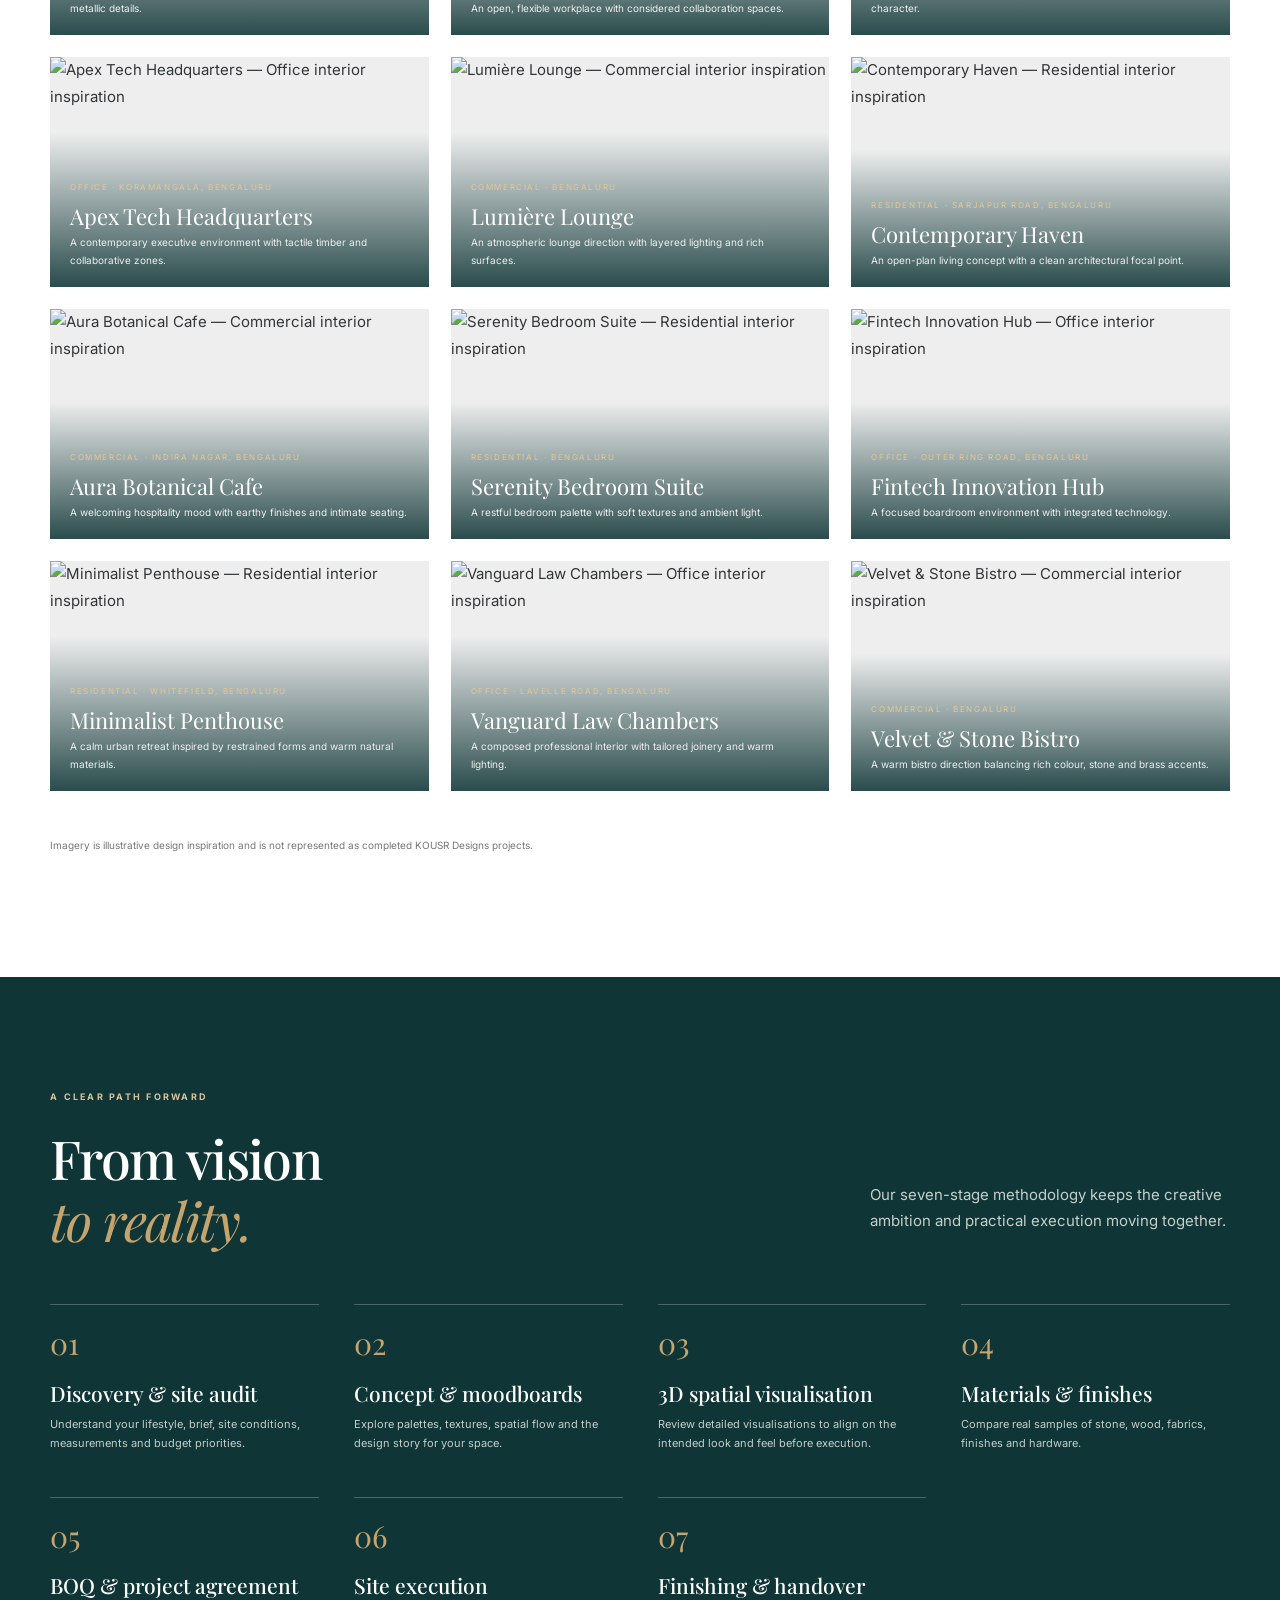
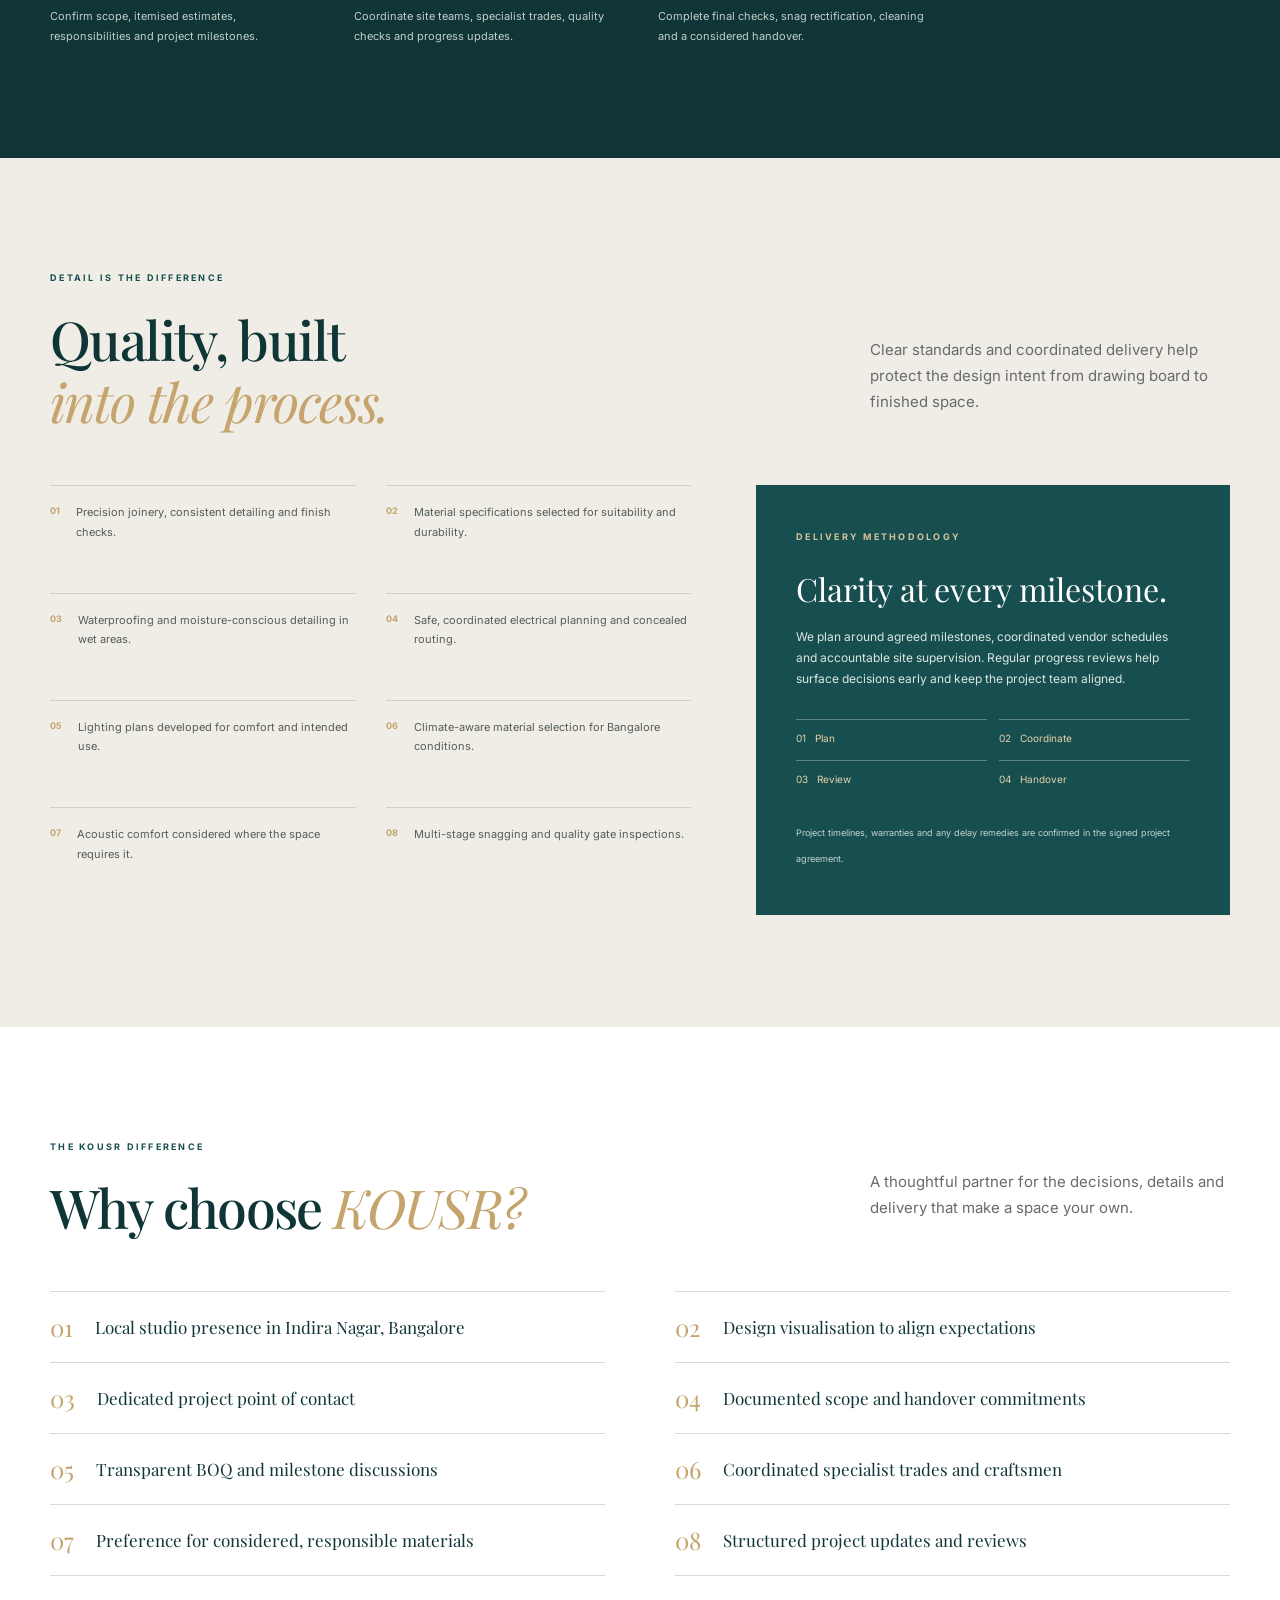
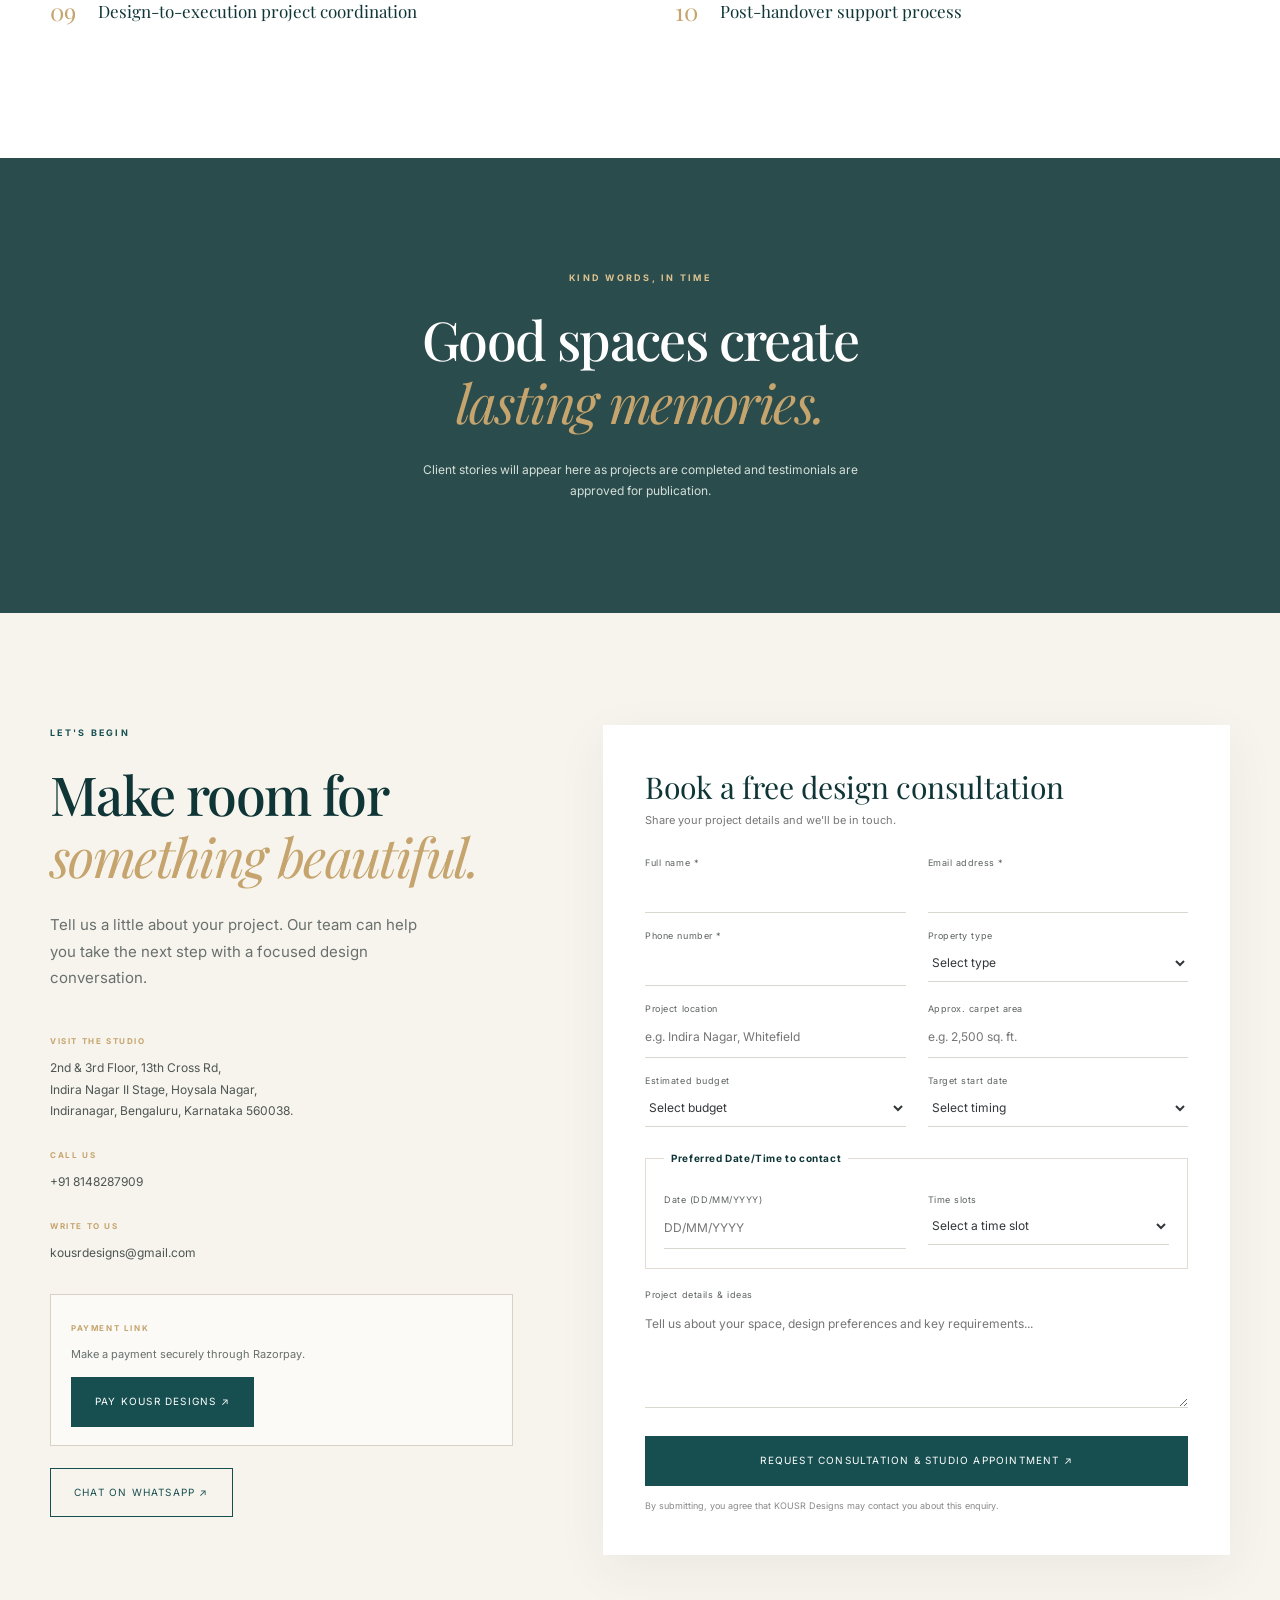
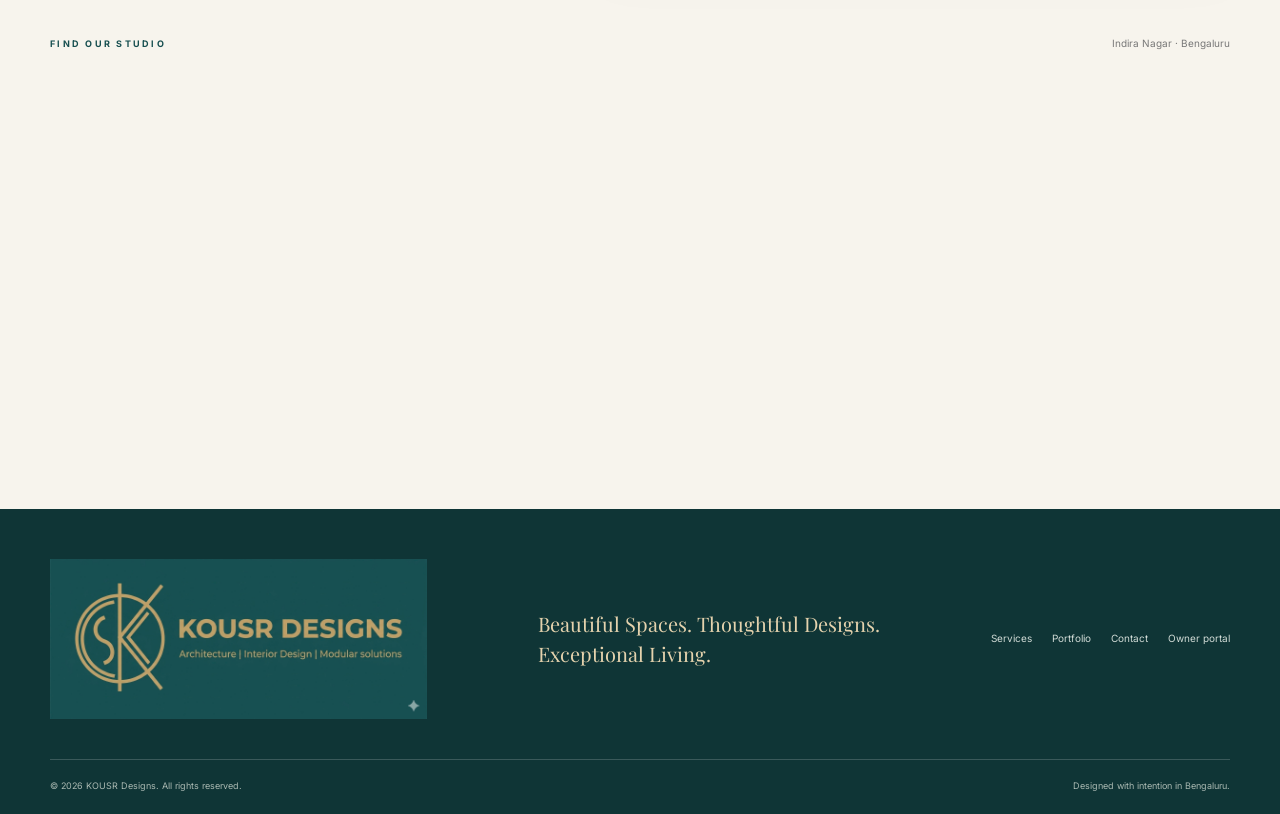
==== commit 1198902c: "Comment out Owner portal link in index.html Comment out the 'Owner portal' link in the navigation." ====
--- a/index.html
+++ b/index.html
@@ -17,7 +17,7 @@
   <button class="menu-toggle" id="menuToggle" aria-label="Open navigation">☰</button>
   <nav id="mainNav">
     <a href="#services">Services</a><a href="#about">About</a><a href="#portfolio">Portfolio</a><a href="#process">Process</a><a href="#why-us">Why Us</a><a href="#contact">Contact</a>
-    <a class="nav-owner" href="owner.html">Owner portal ↗</a>
+   <!-- <a class="nav-owner" href="owner.html">Owner portal ↗</a> -->
     <a class="button button-small" href="#contact">Book a consultation</a>
   </nav>
 </header>
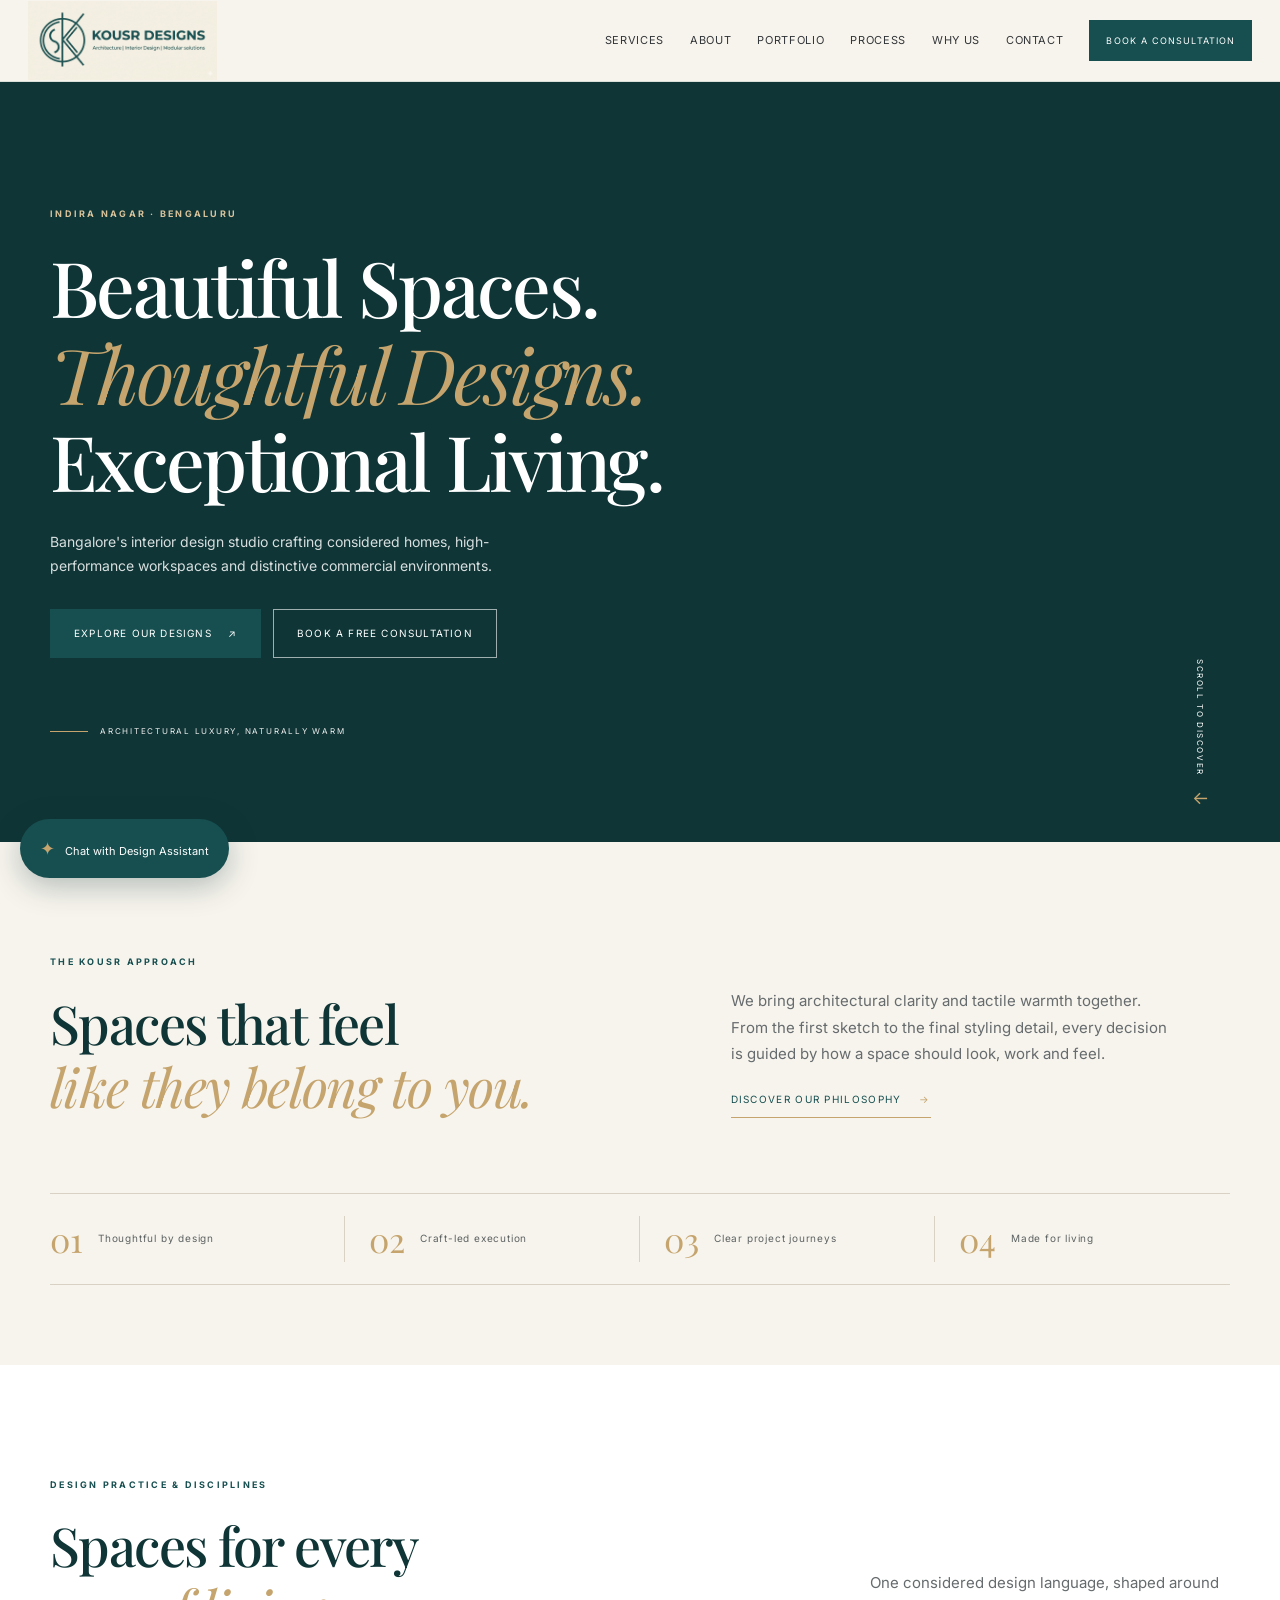
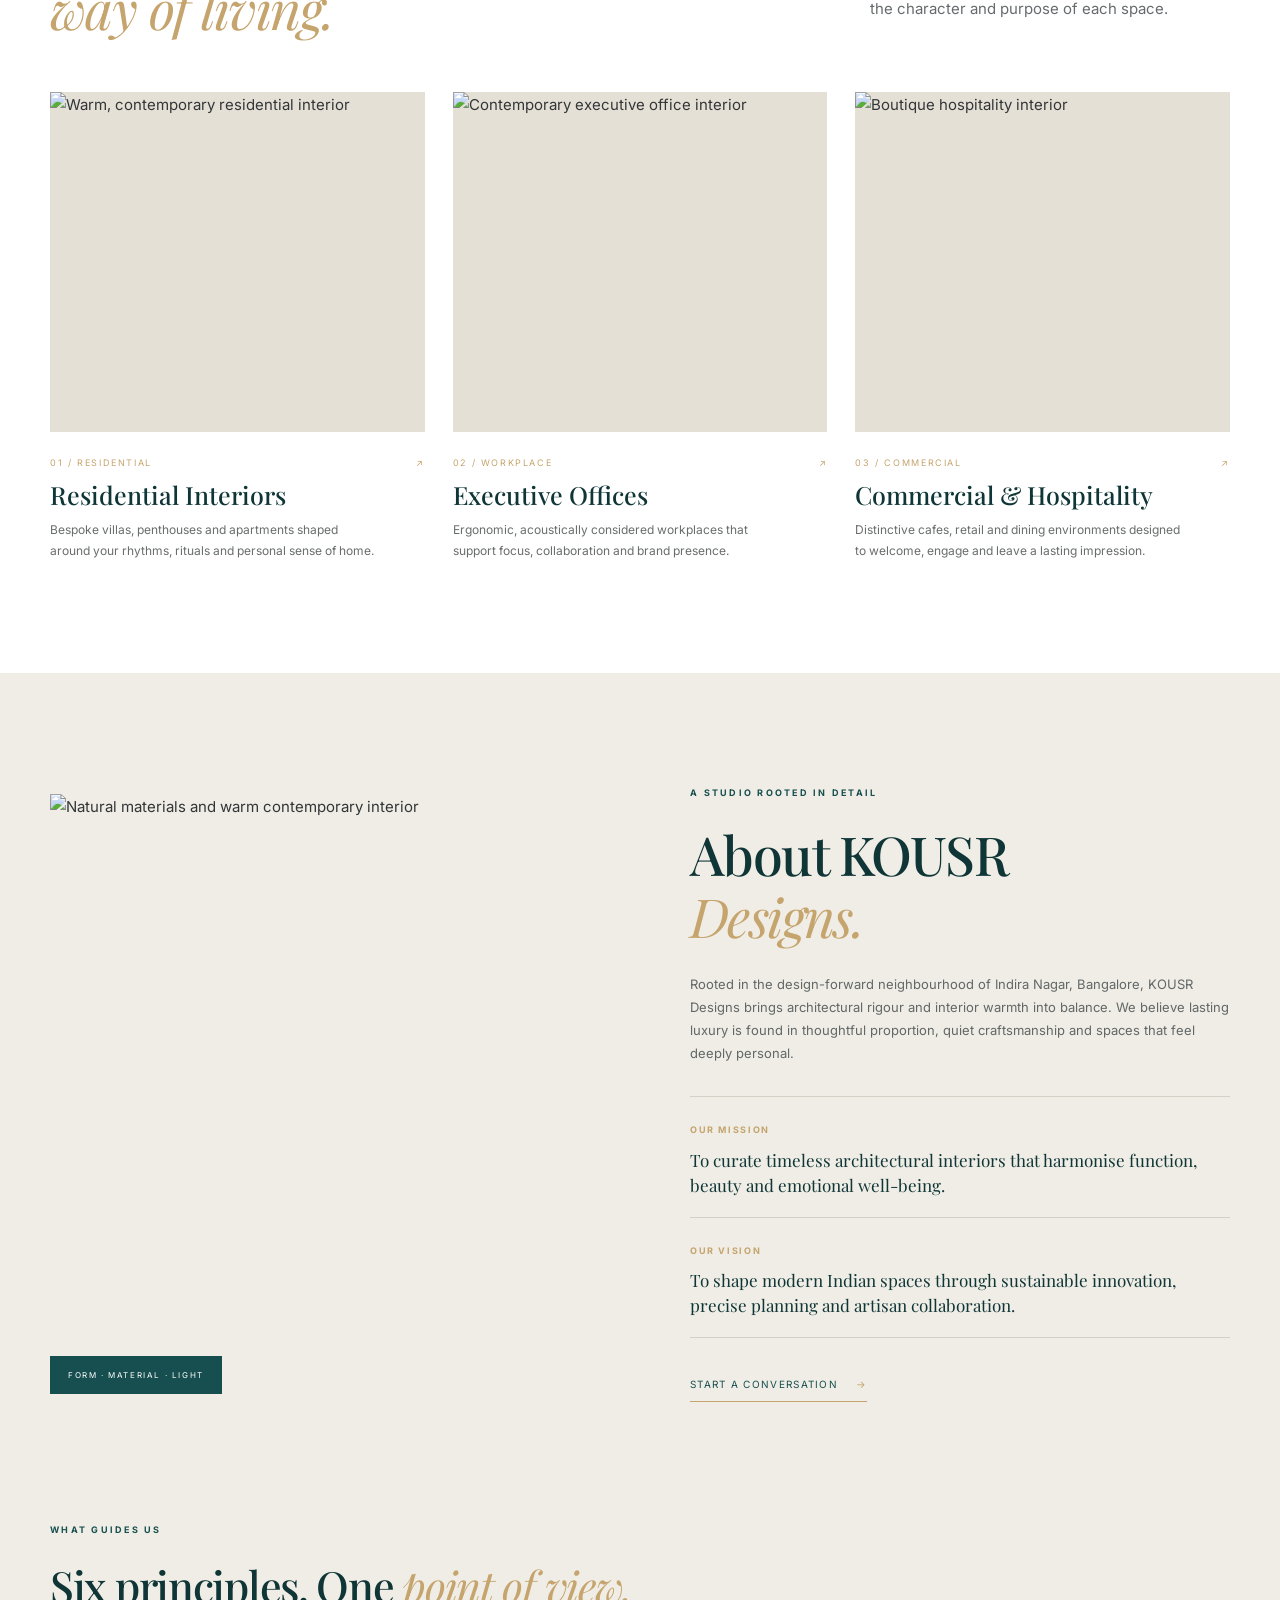
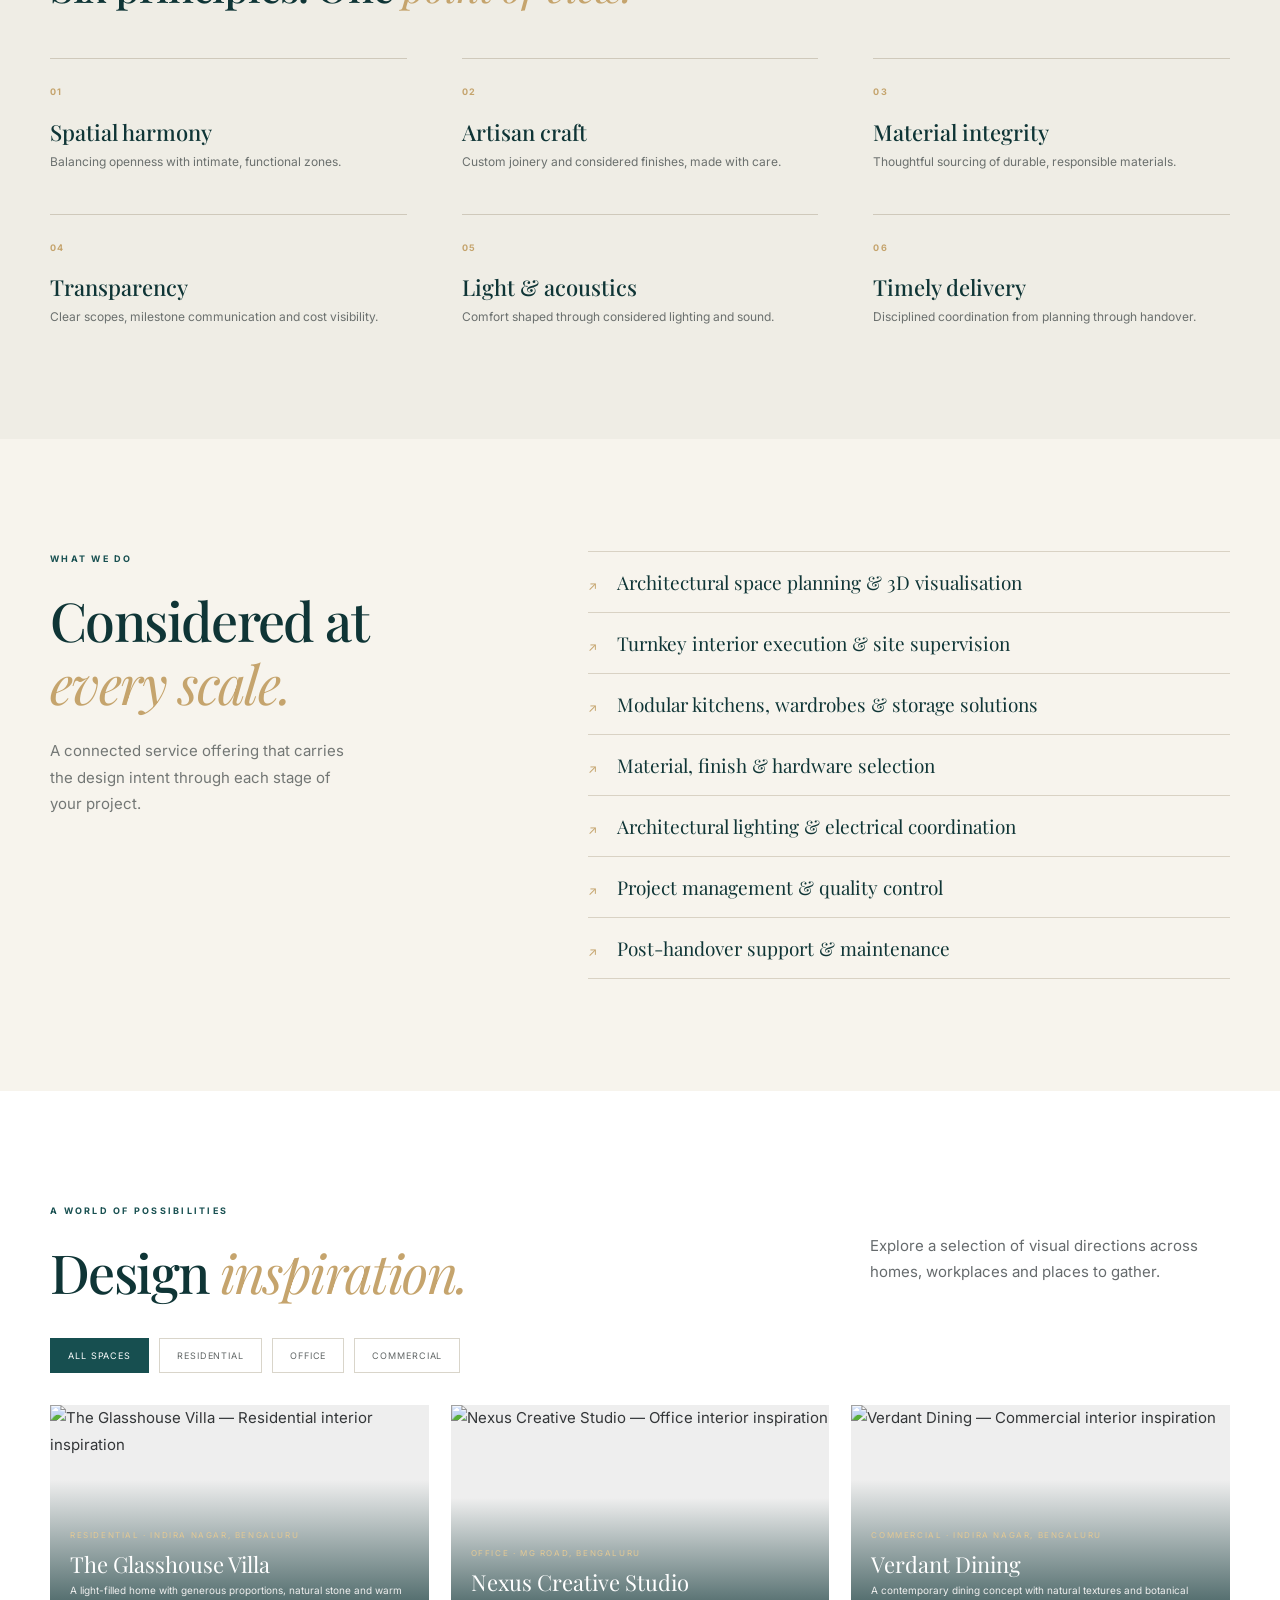
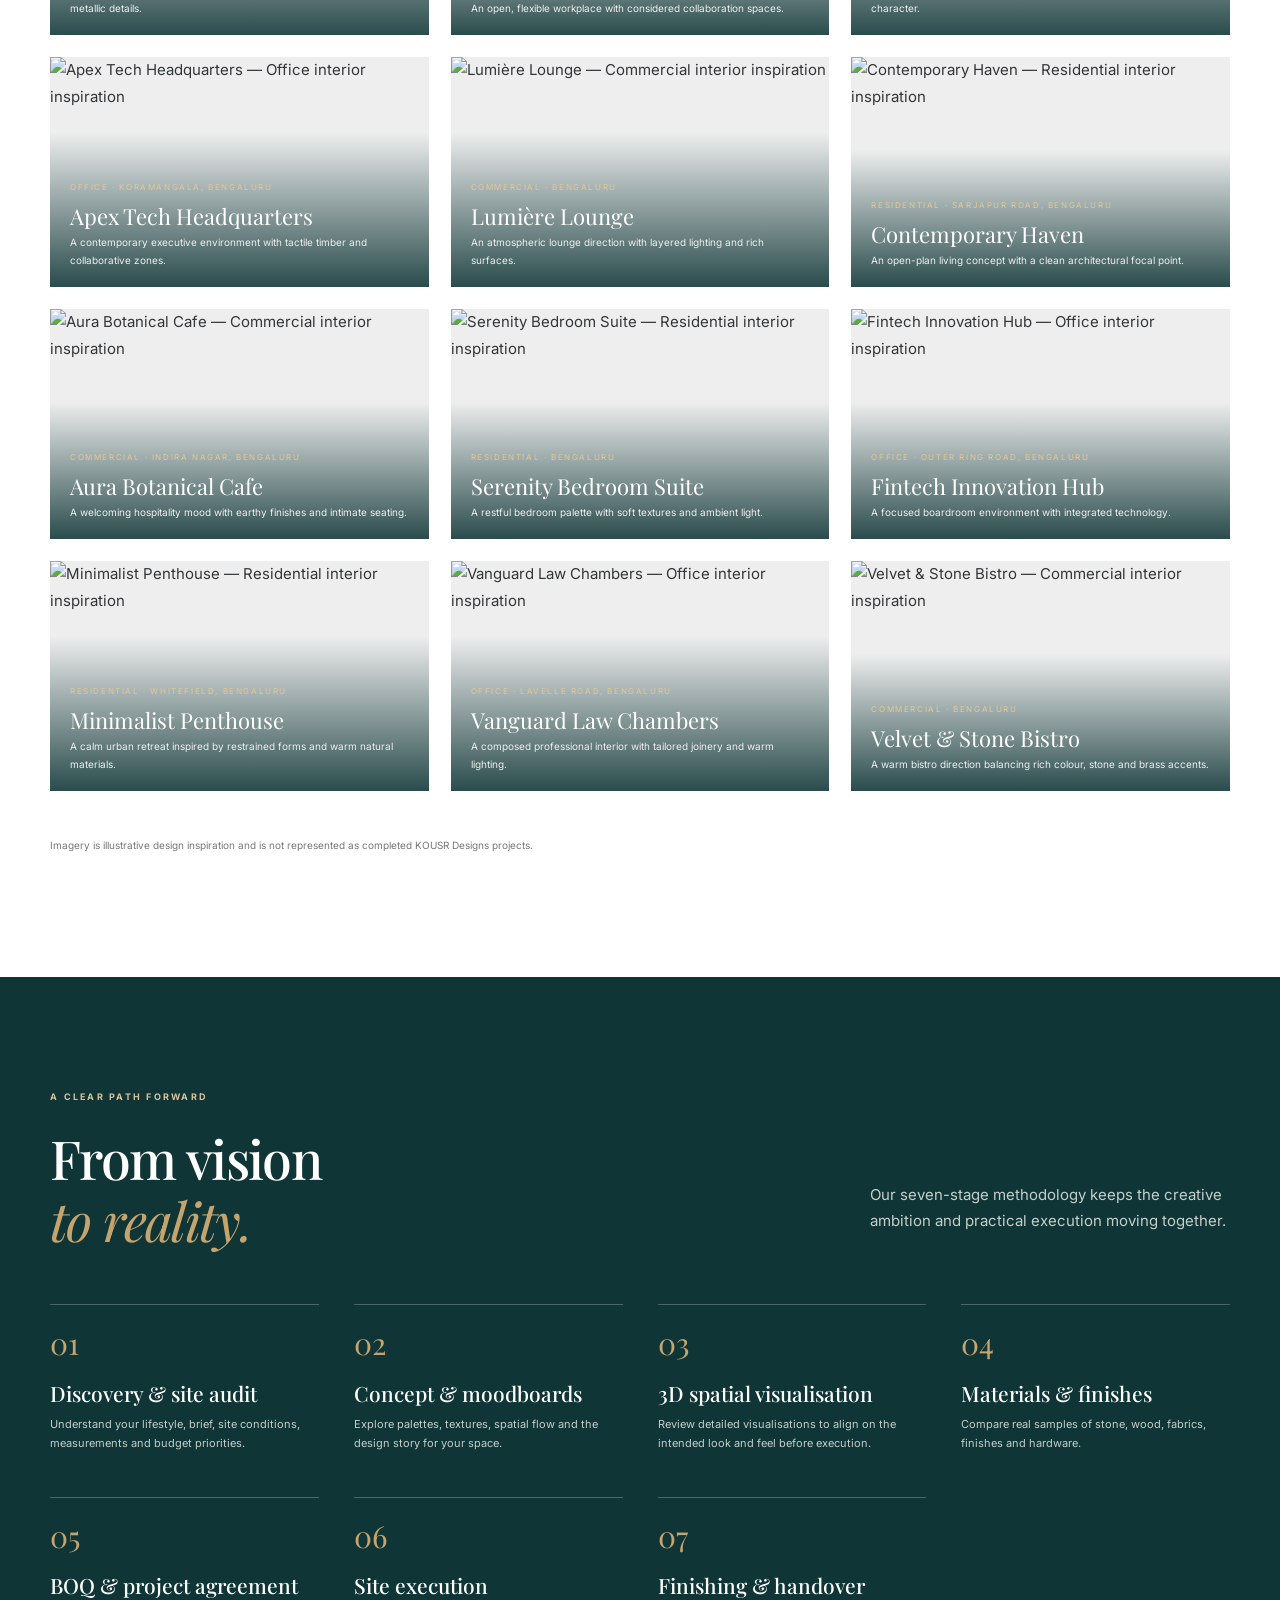
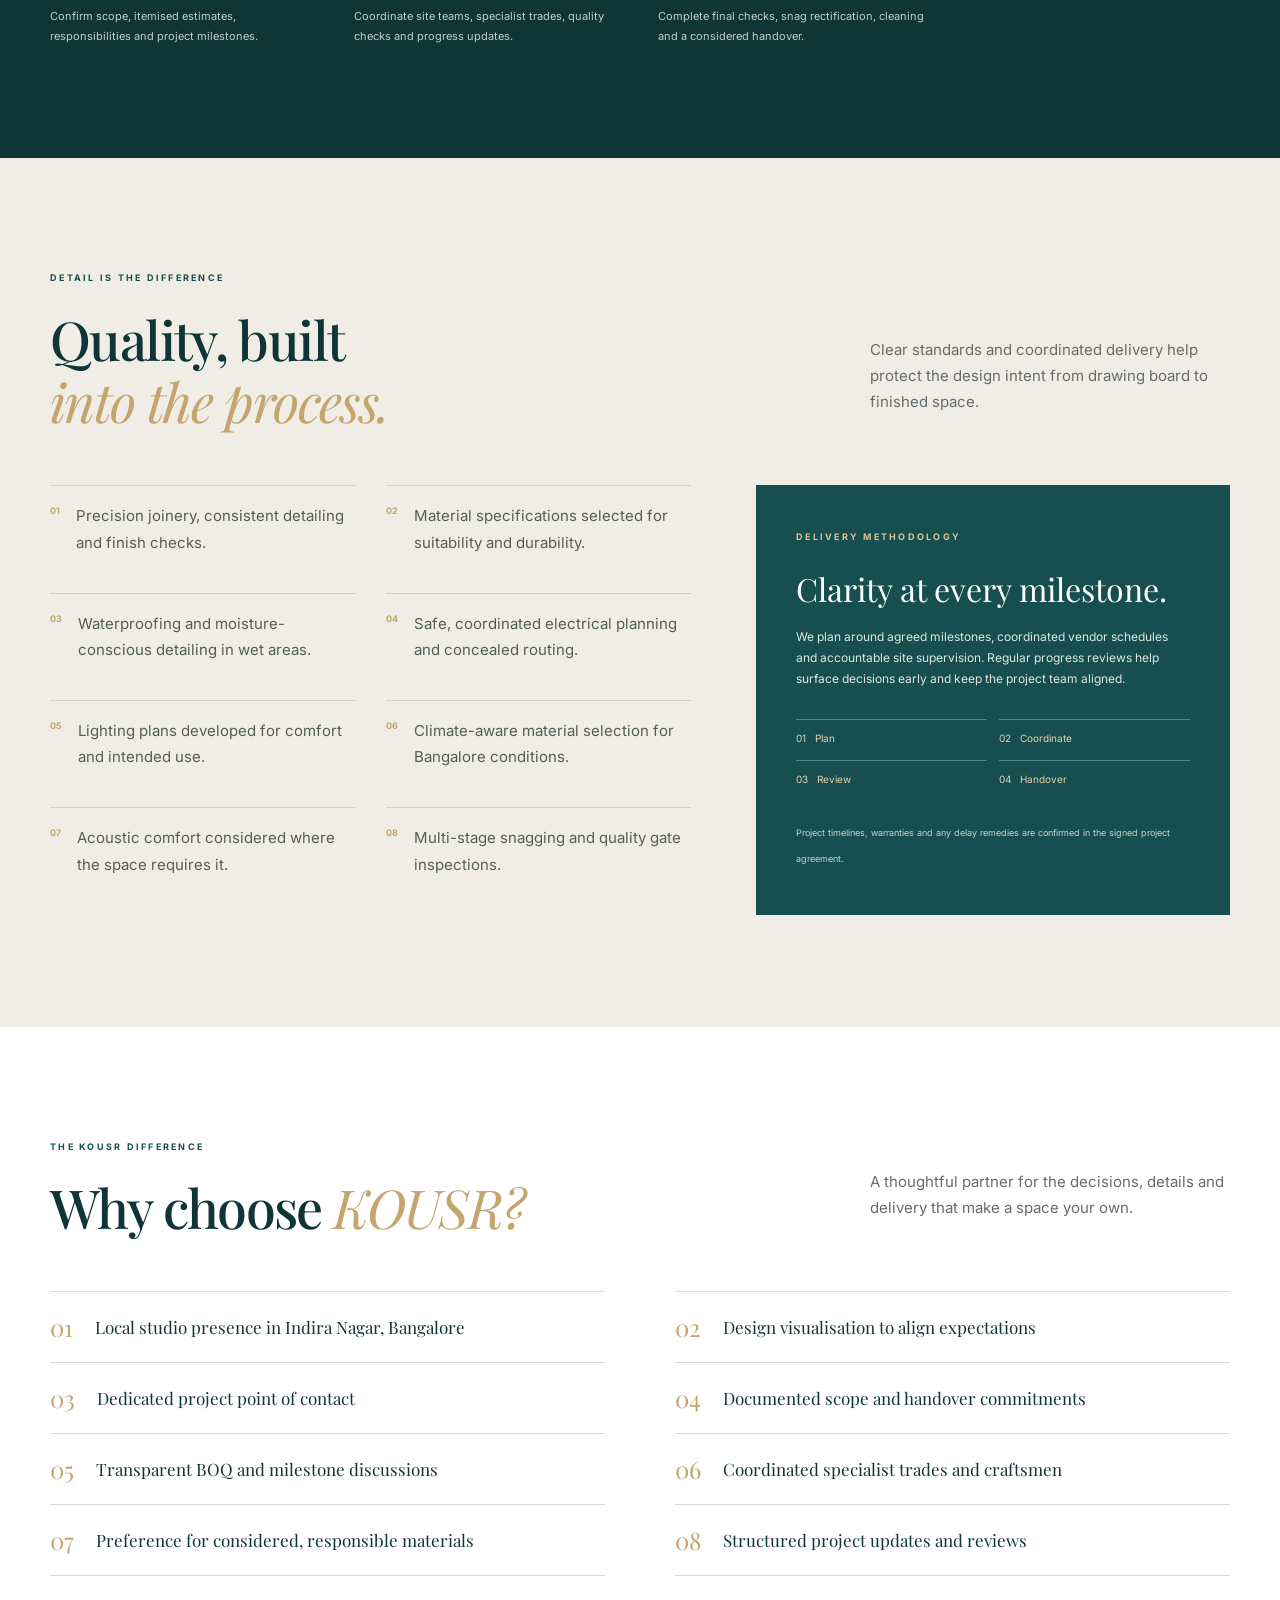
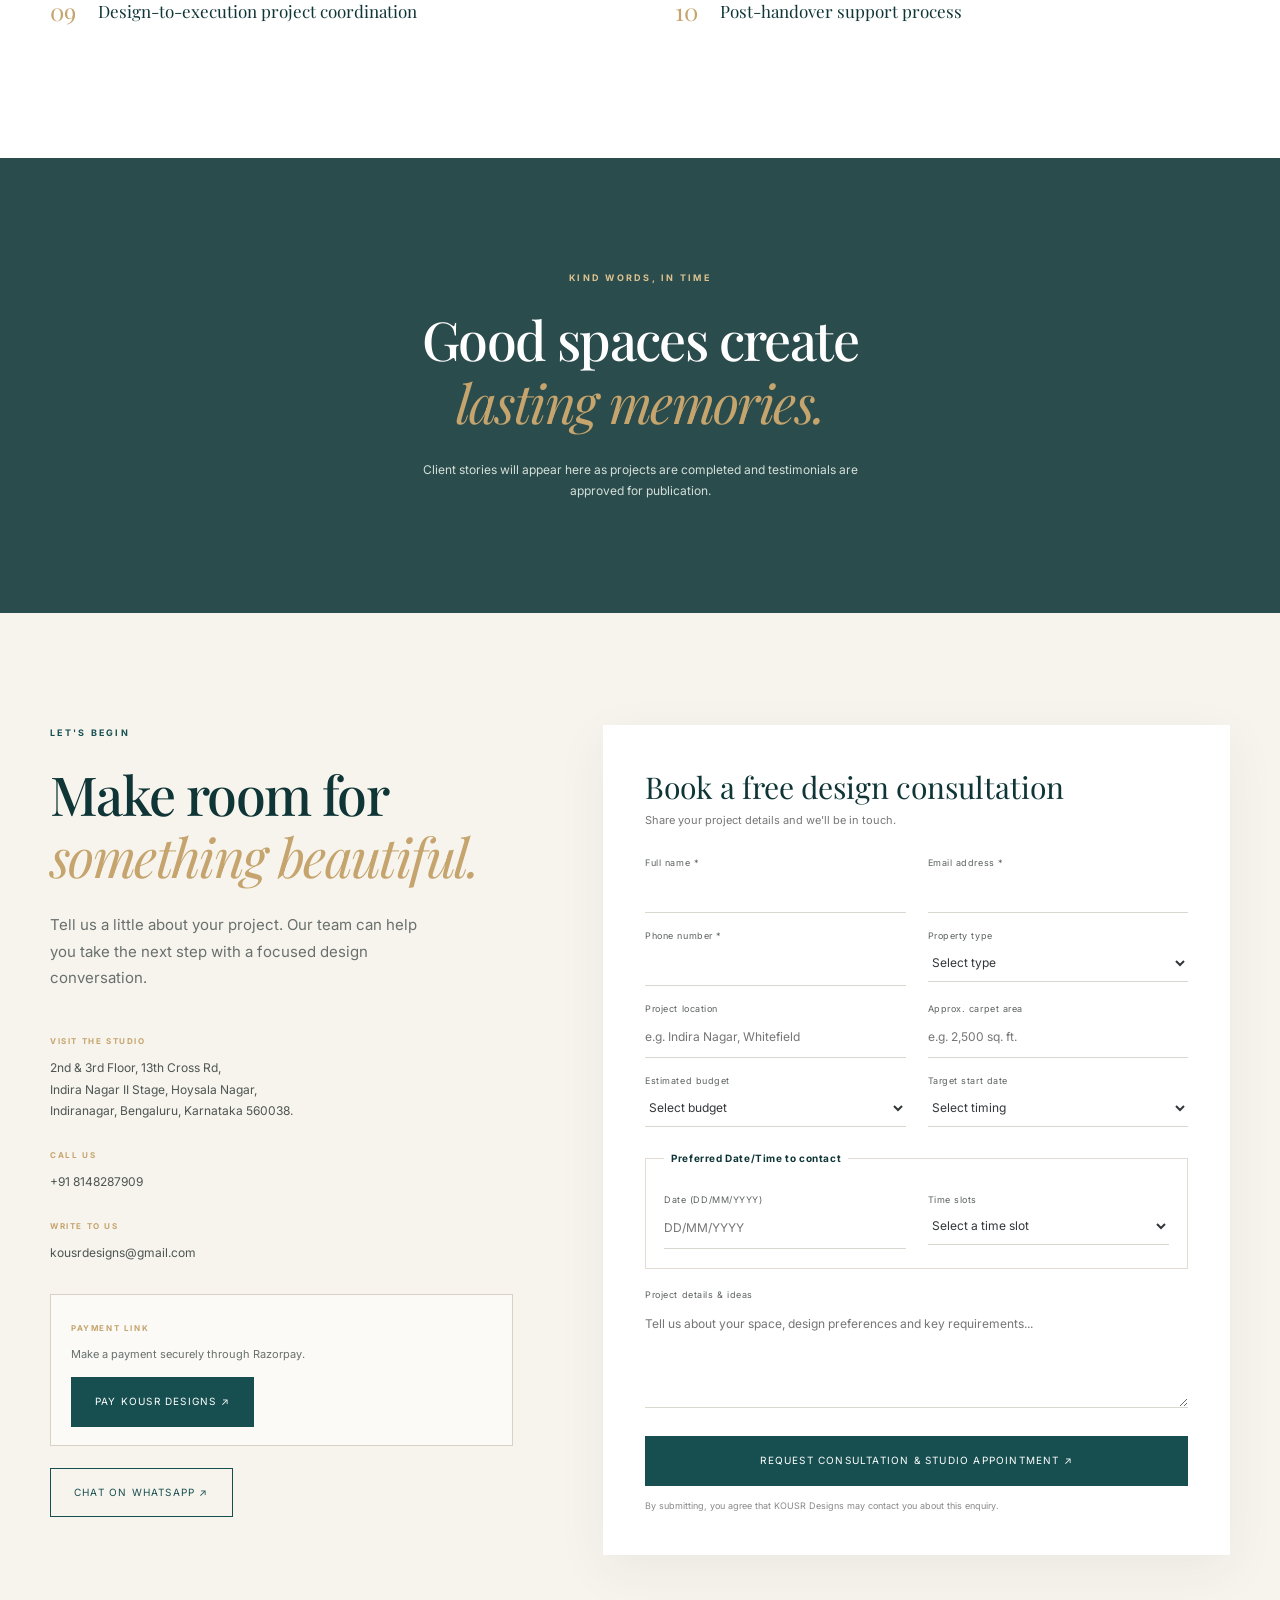
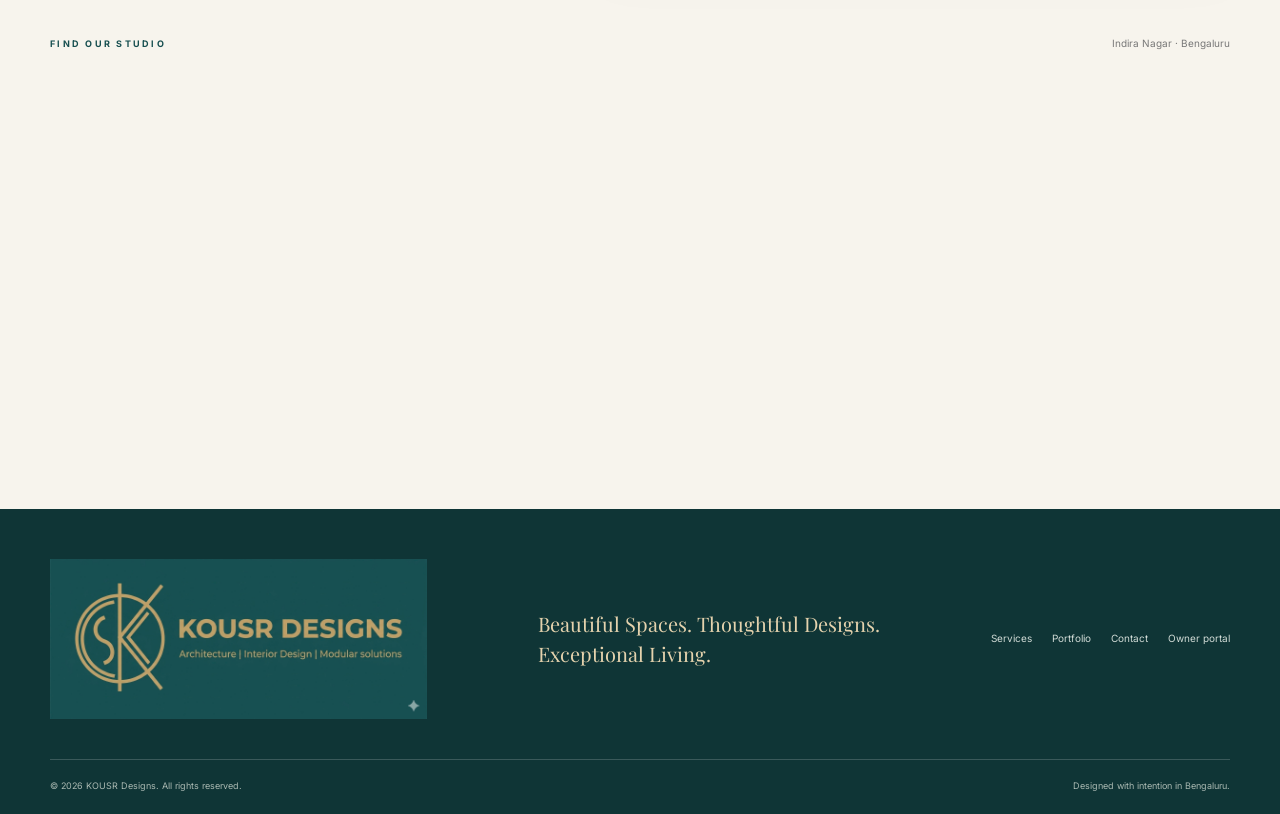
==== commit 3699bd40: "Update chat button and panel styles in index.html" ====
--- a/index.html
+++ b/index.html
@@ -126,8 +126,8 @@
 <footer><div class="wrap footer-main"><a class="brand brand-footer brand-image brand-image-footer" href="#home" aria-label="KOUSR Designs home" style="background: transparent !important; border: none !important; padding: 0 !important; box-shadow: none !important;"><img src="assets/KOUSR_logo-bottom.jpg" alt="KOUSR Designs logo" style="height: 160px; width: auto; background: transparent !important; border: none !important; padding: 0 !important; box-shadow: none !important;"></a>
 <p>Beautiful Spaces. Thoughtful Designs.<br>Exceptional Living.</p><div class="footer-links"><a href="#services">Services</a><a href="#portfolio">Portfolio</a><a href="#contact">Contact</a><a href="owner.html">Owner portal</a></div></div><div class="wrap footer-bottom"><span>© <span id="year"></span> KOUSR Designs. All rights reserved.</span><span>Designed with intention in Bengaluru.</span></div></footer>
 
-<button class="chat-launch" id="chatLaunch" aria-label="Open KOUSR Design Assistant"><span>✧</span> Chat with Design Assistant</button>
-<aside class="chat-panel" id="chatPanel" aria-label="KOUSR Design Assistant" aria-hidden="true">
+<button class="chat-launch" id="chatLaunch" aria-label="Open KOUSR Design Assistant" style="left: 20px !important; right: auto !important;"><span>✦</span> Chat with Design Assistant</button>
+<aside class="chat-panel" id="chatPanel" aria-label="KOUSR Design Assistant" aria-hidden="true" style="left: 20px !important; right: auto !important;">
  <div class="chat-head"><div><b>✧ KOUSR Design Assistant</b><small>Let's shape your project brief</small></div><button id="chatClose" aria-label="Close chat">×</button></div>
  <div class="chat-messages" id="chatMessages"><div class="bot-message">Welcome to KOUSR Designs. What are you planning to create?</div><div class="quick-questions"><button data-question="Estimate">Estimate</button><button data-question="Tell me about your design process">Design process</button><button data-question="Where is your Indira Nagar studio?">Studio address</button></div></div>
  <form id="chatForm" class="chat-input"><input id="chatInput" placeholder="Tell us about your space…" aria-label="Your message"><button type="submit" aria-label="Send message">↑</button></form>
--- a/styles.css
+++ b/styles.css
@@ -1,4 +1,4 @@
- :root{--teal:#174F50;--teal-dark:#0F3536;--teal-light:#256C6E;--ivory:#F7F4ED;--ivory-dark:#EAE3D2;--gold:#C5A46D;--charcoal:#333638;--muted:#666b6d;--white:#fff;--serif:'Playfair Display',Georgia,serif;--sans:'Inter',Arial,sans-serif}*{box-sizing:border-box}html{scroll-behavior:smooth;scroll-padding-top:86px}body{margin:0;background:var(--ivory);color:var(--charcoal);font-family:var(--sans);font-size:15px;line-height:1.75}img{display:block;width:100%;object-fit:cover}a{color:inherit;text-decoration:none}button,input,select,textarea{font:inherit}.wrap{width:min(1180px,calc(100% - 56px));margin:auto}.section{padding:112px 0}.site-header{height:82px;padding:0 max(28px,calc((100vw - 1360px)/2));display:flex;align-items:center;justify-content:space-between;position:sticky;top:0;z-index:50;background:rgba(247,244,237,.94);backdrop-filter:blur(14px);border-bottom:1px solid rgba(23,79,80,.12)}.brand{display:flex;align-items:center;gap:10px;color:var(--teal)}.brand-mark{font:600 38px var(--serif);line-height:1}.brand-mark span{color:var(--gold)}.brand-name{font-size:15px;letter-spacing:.19em;font-weight:500;line-height:1.2}.brand-name b{font-weight:700}.brand-name small{display:block;font-size:8px;letter-spacing:.28em;margin-top:5px;color:#7a7a70}.site-header nav{display:flex;align-items:center;gap:26px;font-size:11px;letter-spacing:.06em;text-transform:uppercase}.site-header nav>a:not(.button):hover,.footer-links a:hover{color:var(--gold)}.nav-owner{border-left:1px solid #d5d0c4;padding-left:20px}.button{display:inline-flex;align-items:center;justify-content:center;gap:16px;padding:15px 23px;background:var(--teal);color:white;border:1px solid var(--teal);font-size:10px;letter-spacing:.12em;text-transform:uppercase;transition:.25s}.button:hover{background:var(--teal-dark);border-color:var(--teal-dark);transform:translateY(-2px)}.button-small{padding:12px 16px;font-size:9px}.menu-toggle{display:none;background:none;border:0;color:var(--teal);font-size:25px}.hero{height:min(760px,calc(100vh - 82px));min-height:620px;position:relative;display:flex;align-items:center;color:#fff;background:var(--teal-dark);overflow:hidden}.hero-image,.hero-shade{position:absolute;inset:0}.hero-image{background:url('https://images.unsplash.com/photo-1648881806148-e5c51179c826?auto=format&fit=crop&w=2200&q=90') center 55%/cover}.hero-shade{background:linear-gradient(90deg,rgba(15,53,54,.91) 0%,rgba(15,53,54,.69) 48%,rgba(15,53,54,.12) 100%)}.hero-content{position:relative;padding-top:20px}.eyebrow{font-size:9px;letter-spacing:.25em;font-weight:700;color:var(--teal);margin:0 0 22px;text-transform:uppercase}.eyebrow.light{color:#d9c39b}.hero h1{font:500 clamp(48px,6vw,82px)/1.13 var(--serif);letter-spacing:-.035em;margin:0;max-width:780px}.hero h1 em,h2 em{font-weight:400;color:var(--gold)}.hero-copy{max-width:510px;color:rgba(255,255,255,.84);font-size:14px;margin:26px 0 30px}.hero-actions{display:flex;gap:12px;flex-wrap:wrap}.button-outline-light{background:transparent;border-color:rgba(255,255,255,.6)}.button-outline-light:hover{background:white;color:var(--teal)}.hero-note{display:flex;align-items:center;gap:12px;font-size:8px;letter-spacing:.22em;margin-top:66px;color:#eee}.gold-line{width:38px;height:1px;background:var(--gold)}.scroll-cue{position:absolute;right:5%;bottom:34px;font-size:8px;letter-spacing:.2em;writing-mode:vertical-rl}.scroll-cue span{color:var(--gold);font-size:18px;margin-top:12px}.intro{padding-bottom:80px}.intro-grid,.section-heading{display:grid;grid-template-columns:1.1fr .9fr;gap:70px;align-items:end}.section h2,.intro h2{font:500 clamp(38px,4.2vw,57px)/1.17 var(--serif);letter-spacing:-.03em;margin:0;color:var(--teal-dark)}.intro-copy p,.section-heading>p{color:#666b6d;max-width:440px;margin:0 0 18px}.text-link{display:inline-flex;gap:18px;color:var(--teal);font-size:10px;text-transform:uppercase;letter-spacing:.13em;border-bottom:1px solid var(--gold);padding-bottom:8px}.text-link span{color:var(--gold)}.stats{display:grid;grid-template-columns:repeat(4,1fr);margin-top:75px;border-top:1px solid #d9d2c4;border-bottom:1px solid #d9d2c4;padding:22px 0}.stats div{display:flex;align-items:center;gap:15px;border-right:1px solid #d9d2c4;padding-left:24px}.stats div:first-child{padding-left:0}.stats div:last-child{border:0}.stats strong{font:34px var(--serif);color:var(--gold)}.stats span{font-size:10px;letter-spacing:.08em;color:#5d6262}.services-section{background:#fff}.section-heading{margin-bottom:52px}.section-heading>p{max-width:360px;justify-self:end}.service-grid{display:grid;grid-template-columns:repeat(3,1fr);gap:28px}.image-frame{height:340px;overflow:hidden;background:#e5e0d5}.image-frame img{height:100%;transition:transform .7s}.service-card:hover img{transform:scale(1.04)}.service-meta{display:flex;justify-content:space-between;color:var(--gold);font-size:9px;letter-spacing:.18em;margin:23px 0 7px}.service-card h3,.value-grid h3,.process-grid h3{font:500 25px var(--serif);color:var(--teal-dark);margin:0 0 8px}.service-card p{font-size:12px;color:#696d6c;max-width:330px;margin:0}.about-section{background:#efede5}.about-grid{display:grid;grid-template-columns:1fr 1fr;gap:100px;align-items:center}.about-photo{height:600px;position:relative}.about-photo img{height:100%}.photo-caption{position:absolute;bottom:0;left:0;background:var(--teal);color:white;padding:12px 18px;font-size:8px;letter-spacing:.2em}.about-copy>p:not(.eyebrow){color:#626767;font-size:13px;margin:25px 0}.mission-vision{border-top:1px solid #d4d0c5;margin:32px 0}.mission-vision div{padding:18px 0;border-bottom:1px solid #d4d0c5}.mission-vision span{font-size:9px;letter-spacing:.18em;color:var(--gold);font-weight:700}.mission-vision p{font:17px/1.5 var(--serif);margin:6px 0 0;color:var(--teal-dark)}.values{padding-top:120px}.values>h2{font-size:43px;margin-bottom:48px}.value-grid{display:grid;grid-template-columns:repeat(3,1fr);gap:42px 55px}.value-grid>div{border-top:1px solid #cfc9bb;padding-top:18px}.value-grid b{font-size:9px;color:var(--gold);letter-spacing:.15em}.value-grid h3{font-size:22px;margin:13px 0 4px}.value-grid p{font-size:12px;color:#6b706e;margin:0}.detail-services{background:var(--ivory)}.detail-grid{display:grid;grid-template-columns:.8fr 1.2fr;gap:110px}.detail-grid .muted{color:#737775;max-width:310px;margin-top:24px}.service-list{list-style:none;padding:0;margin:0;border-top:1px solid #d9d2c4}.service-list li{padding:17px 0;border-bottom:1px solid #d9d2c4;font:19px var(--serif);color:var(--teal-dark)}.service-list li:before{content:"↗";color:var(--gold);font:12px var(--sans);margin-right:20px}.portfolio-section{background:#fff}.filters{display:flex;gap:10px;margin:-18px 0 32px}.filter{background:transparent;border:1px solid #d9d5ca;padding:9px 17px;font-size:9px;letter-spacing:.1em;text-transform:uppercase;color:#626767;cursor:pointer}.filter.active,.filter:hover{background:var(--teal);border-color:var(--teal);color:white}.portfolio-grid{columns:3;column-gap:22px}.portfolio-item{break-inside:avoid;margin:0 0 22px;position:relative;overflow:hidden;background:#eee}.portfolio-item img{width:100%;height:auto;min-height:230px;max-height:440px;transition:transform .6s}.portfolio-item:hover img{transform:scale(1.04)}.portfolio-overlay{position:absolute;inset:auto 0 0;padding:40px 20px 18px;color:white;background:linear-gradient(transparent,rgba(15,53,54,.88))}.portfolio-overlay span{font-size:8px;letter-spacing:.2em;color:#e3c994}.portfolio-overlay h3{font:22px var(--serif);margin:3px 0}.portfolio-overlay p{font-size:10px;margin:0;color:#eee}.portfolio-disclaimer{font-size:10px;color:#777;margin-top:24px}.process-section{background:var(--teal-dark);color:white}.process-section h2{color:white}.process-section .section-heading>p{color:#c5cfca}.process-grid{display:grid;grid-template-columns:repeat(4,1fr);gap:44px 35px}.process-grid>div{border-top:1px solid rgba(255,255,255,.25);padding-top:18px}.process-grid b{font:30px var(--serif);color:var(--gold)}.process-grid h3{color:white;font-size:21px;margin:15px 0 8px}.process-grid p{font-size:11px;color:#c2ceca;margin:0}.quality-section{background:#efede5}.quality-grid{display:grid;grid-template-columns:1.15fr .85fr;gap:65px}.quality-list{display:grid;grid-template-columns:1fr 1fr;gap:0 30px}.quality-list div{display:flex;gap:16px;border-top:1px solid #d5d0c3;padding:17px 0}.quality-list span{font-size:9px;color:var(--gold);font-weight:700}.quality-list p{font-size:11px;color:#555d5a;margin:0}.delivery-card{background:var(--teal);color:white;padding:44px 40px}.delivery-card h3{font:32px var(--serif);margin:0 0 16px}.delivery-card>p:not(.eyebrow){font-size:12px;color:#dce6e1}.delivery-steps{display:grid;grid-template-columns:1fr 1fr;gap:12px;margin:30px 0}.delivery-steps span{border-top:1px solid rgba(255,255,255,.3);padding-top:10px;font-size:10px;color:#e5d0a9}.delivery-card small{font-size:9px;color:#c6d4ce}.why-section{background:#fff}.reasons{display:grid;grid-template-columns:1fr 1fr;column-gap:70px}.reasons div{display:flex;align-items:center;gap:22px;border-top:1px solid #ded9ce;padding:19px 0}.reasons b{font:24px var(--serif);color:var(--gold)}.reasons span{font:17px var(--serif);color:var(--teal-dark)}.testimonial{background:linear-gradient(rgba(15,53,54,.88),rgba(15,53,54,.88)),url('https://images.unsplash.com/photo-1600607687939-ce8a6c25118c?auto=format&fit=crop&w=1800&q=85') center/cover;color:white;text-align:center}.testimonial-inner h2{color:white}.testimonial-inner .eyebrow{color:#ddc28f}.testimonial-placeholder{max-width:470px;margin:25px auto 0;color:#d4dfda;font-size:12px}.contact-section{background:var(--ivory)}.contact-grid{display:grid;grid-template-columns:.85fr 1.15fr;gap:90px;align-items:start}.contact-copy>p:not(.eyebrow){color:#69706d;max-width:390px;margin:24px 0 35px}.contact-details{display:grid;gap:18px;margin-bottom:30px}.contact-details span{font-size:8px;letter-spacing:.2em;color:var(--gold);font-weight:700}.contact-details p{font-size:12px;line-height:1.8;margin:5px 0 0;color:#4d5552}.whatsapp-button{background:transparent;color:var(--teal);border-color:var(--teal)}.whatsapp-button:hover{color:white}.consult-form{background:white;padding:42px;box-shadow:0 15px 50px rgba(34,52,47,.06)}.consult-form h3{font:30px var(--serif);color:var(--teal-dark);margin:0}.form-intro{font-size:11px;color:#777;margin:4px 0 25px}.consult-form label{display:block;font-size:9px;letter-spacing:.06em;color:#5b6260;margin-bottom:15px;flex:1}.consult-form input,.consult-form select,.consult-form textarea{display:block;width:100%;border:0;border-bottom:1px solid #d8d8d1;background:#fff;padding:10px 0;color:var(--charcoal);outline:none;font-size:12px;border-radius:0}.consult-form input:focus,.consult-form select:focus,.consult-form textarea:focus{border-color:var(--gold)}.form-row{display:flex;gap:22px}.consult-form textarea{resize:vertical}.form-submit{width:100%;margin-top:13px;cursor:pointer}.consult-form small{display:block;font-size:9px;color:#888;margin-top:12px}.hidden{display:none}.map-wrap{margin-top:80px}.map-heading{display:flex;justify-content:space-between;align-items:center;margin-bottom:16px}.map-heading .eyebrow{margin:0}.map-heading>span:last-child{font-size:10px;color:#777}.map-wrap iframe{width:100%;height:320px;border:0;filter:grayscale(.35) sepia(.12)}footer{background:#0f3536;color:white;padding:50px 0 20px}.footer-main{display:flex;align-items:center;justify-content:space-between;padding-bottom:40px}.brand-footer{color:white}.brand-footer .brand-name small{color:#b5c2bc}.footer-main>p{font:20px/1.5 var(--serif);color:#e4d2ad}.footer-links{display:flex;gap:20px;font-size:10px;color:#d1dbd6}.footer-bottom{border-top:1px solid rgba(255,255,255,.18);padding-top:18px;display:flex;justify-content:space-between;font-size:9px;color:#aab9b2}.chat-launch{position:fixed;z-index:60;right:24px;bottom:22px;border:0;border-radius:40px;background:var(--teal);color:white;padding:14px 20px;box-shadow:0 8px 30px #0f35364a;font-size:11px;cursor:pointer}.chat-launch span{color:var(--gold);font-size:18px;margin-right:7px}.chat-panel{position:fixed;z-index:61;right:24px;bottom:82px;width:min(370px,calc(100vw - 32px));height:470px;background:white;box-shadow:0 15px 55px #172f2b30;display:none;flex-direction:column}.chat-panel.open{display:flex}.chat-head{background:var(--teal);color:white;padding:17px 19px;display:flex;justify-content:space-between;align-items:center}.chat-head b{font:17px var(--serif)}.chat-head small{display:block;font-size:9px;color:#d4e0d9}.chat-head button{border:0;background:none;color:white;font-size:25px;cursor:pointer}.chat-messages{padding:18px;overflow:auto;flex:1;background:#fbfaf7}.bot-message,.user-message{max-width:90%;padding:12px 14px;font-size:11px;margin-bottom:12px;line-height:1.6}.bot-message{background:#eeeae0;color:#394541}.user-message{background:var(--teal);color:white;margin-left:auto}.quick-questions{display:flex;flex-wrap:wrap;gap:6px}.quick-questions button{border:1px solid #d8d2c5;background:white;color:var(--teal);padding:7px 9px;font-size:9px;cursor:pointer}.chat-input{display:flex;padding:12px;border-top:1px solid #eee}.chat-input input{flex:1;border:0;outline:0;font-size:11px}.chat-input button{border:0;background:var(--teal);color:white;width:35px;height:35px;cursor:pointer}.brief-card{border:1px solid #d8d2c5;padding:12px;margin:8px 0;font-size:10px;background:white}.brief-card button{margin-top:8px;border:0;background:var(--teal);color:white;padding:7px 10px;font-size:9px;cursor:pointer}
+ :root{--teal:#174F50;--teal-dark:#0F3536;--teal-light:#256C6E;--ivory:#F7F4ED;--ivory-dark:#EAE3D2;--gold:#C5A46D;--charcoal:#333638;--muted:#666b6d;--white:#fff;--serif:'Playfair Display',Georgia,serif;--sans:'Inter',Arial,sans-serif}*{box-sizing:border-box}html{scroll-behavior:smooth;scroll-padding-top:86px}body{margin:0;background:var(--ivory);color:var(--charcoal);font-family:var(--sans);font-size:15px;line-height:1.75}img{display:block;width:100%;object-fit:cover}a{color:inherit;text-decoration:none}button,input,select,textarea{font:inherit}.wrap{width:min(1180px,calc(100% - 56px));margin:auto}.section{padding:112px 0}.site-header{height:82px;padding:0 max(28px,calc((100vw - 1360px)/2));display:flex;align-items:center;justify-content:space-between;position:sticky;top:0;z-index:50;background:rgba(247,244,237,.94);backdrop-filter:blur(14px);border-bottom:1px solid rgba(23,79,80,.12)}.brand{display:flex;align-items:center;gap:10px;color:var(--teal)}.brand-mark{font:600 38px var(--serif);line-height:1}.brand-mark span{color:var(--gold)}.brand-name{font-size:15px;letter-spacing:.19em;font-weight:500;line-height:1.2}.brand-name b{font-weight:700}.brand-name small{display:block;font-size:8px;letter-spacing:.28em;margin-top:5px;color:#7a7a70}.site-header nav{display:flex;align-items:center;gap:26px;font-size:11px;letter-spacing:.06em;text-transform:uppercase}.site-header nav>a:not(.button):hover,.footer-links a:hover{color:var(--gold)}.nav-owner{border-left:1px solid #d5d0c4;padding-left:20px}.button{display:inline-flex;align-items:center;justify-content:center;gap:16px;padding:15px 23px;background:var(--teal);color:white;border:1px solid var(--teal);font-size:10px;letter-spacing:.12em;text-transform:uppercase;transition:.25s}.button:hover{background:var(--teal-dark);border-color:var(--teal-dark);transform:translateY(-2px)}.button-small{padding:12px 16px;font-size:9px}.menu-toggle{display:none;background:none;border:0;color:var(--teal);font-size:25px}.hero{height:min(760px,calc(100vh - 82px));min-height:620px;position:relative;display:flex;align-items:center;color:#fff;background:var(--teal-dark);overflow:hidden}.hero-image,.hero-shade{position:absolute;inset:0}.hero-image{background:url('https://images.unsplash.com/photo-1648881806148-e5c51179c826?auto=format&fit=crop&w=2200&q=90') center 55%/cover}.hero-shade{background:linear-gradient(90deg,rgba(15,53,54,.91) 0%,rgba(15,53,54,.69) 48%,rgba(15,53,54,.12) 100%)}.hero-content{position:relative;padding-top:20px}.eyebrow{font-size:9px;letter-spacing:.25em;font-weight:700;color:var(--teal);margin:0 0 22px;text-transform:uppercase}.eyebrow.light{color:#d9c39b}.hero h1{font:500 clamp(48px,6vw,82px)/1.13 var(--serif);letter-spacing:-.035em;margin:0;max-width:780px}.hero h1 em,h2 em{font-weight:400;color:var(--gold)}.hero-copy{max-width:510px;color:rgba(255,255,255,.84);font-size:14px;margin:26px 0 30px}.hero-actions{display:flex;gap:12px;flex-wrap:wrap}.button-outline-light{background:transparent;border-color:rgba(255,255,255,.6)}.button-outline-light:hover{background:white;color:var(--teal)}.hero-note{display:flex;align-items:center;gap:12px;font-size:8px;letter-spacing:.22em;margin-top:66px;color:#eee}.gold-line{width:38px;height:1px;background:var(--gold)}.scroll-cue{position:absolute;right:5%;bottom:34px;font-size:8px;letter-spacing:.2em;writing-mode:vertical-rl}.scroll-cue span{color:var(--gold);font-size:18px;margin-top:12px}.intro{padding-bottom:80px}.intro-grid,.section-heading{display:grid;grid-template-columns:1.1fr .9fr;gap:70px;align-items:end}.section h2,.intro h2{font:500 clamp(38px,4.2vw,57px)/1.17 var(--serif);letter-spacing:-.03em;margin:0;color:var(--teal-dark)}.intro-copy p,.section-heading>p{color:#666b6d;max-width:440px;margin:0 0 18px}.text-link{display:inline-flex;gap:18px;color:var(--teal);font-size:10px;text-transform:uppercase;letter-spacing:.13em;border-bottom:1px solid var(--gold);padding-bottom:8px}.text-link span{color:var(--gold)}.stats{display:grid;grid-template-columns:repeat(4,1fr);margin-top:75px;border-top:1px solid #d9d2c4;border-bottom:1px solid #d9d2c4;padding:22px 0}.stats div{display:flex;align-items:center;gap:15px;border-right:1px solid #d9d2c4;padding-left:24px}.stats div:first-child{padding-left:0}.stats div:last-child{border:0}.stats strong{font:34px var(--serif);color:var(--gold)}.stats span{font-size:10px;letter-spacing:.08em;color:#5d6262}.services-section{background:#fff}.section-heading{margin-bottom:52px}.section-heading>p{max-width:360px;justify-self:end}.service-grid{display:grid;grid-template-columns:repeat(3,1fr);gap:28px}.image-frame{height:340px;overflow:hidden;background:#e5e0d5}.image-frame img{height:100%;transition:transform .7s}.service-card:hover img{transform:scale(1.04)}.service-meta{display:flex;justify-content:space-between;color:var(--gold);font-size:9px;letter-spacing:.18em;margin:23px 0 7px}.service-card h3,.value-grid h3,.process-grid h3{font:500 25px var(--serif);color:var(--teal-dark);margin:0 0 8px}.service-card p{font-size:12px;color:#696d6c;max-width:330px;margin:0}.about-section{background:#efede5}.about-grid{display:grid;grid-template-columns:1fr 1fr;gap:100px;align-items:center}.about-photo{height:600px;position:relative}.about-photo img{height:100%}.photo-caption{position:absolute;bottom:0;left:0;background:var(--teal);color:white;padding:12px 18px;font-size:8px;letter-spacing:.2em}.about-copy>p:not(.eyebrow){color:#626767;font-size:13px;margin:25px 0}.mission-vision{border-top:1px solid #d4d0c5;margin:32px 0}.mission-vision div{padding:18px 0;border-bottom:1px solid #d4d0c5}.mission-vision span{font-size:9px;letter-spacing:.18em;color:var(--gold);font-weight:700}.mission-vision p{font:17px/1.5 var(--serif);margin:6px 0 0;color:var(--teal-dark)}.values{padding-top:120px}.values>h2{font-size:43px;margin-bottom:48px}.value-grid{display:grid;grid-template-columns:repeat(3,1fr);gap:42px 55px}.value-grid>div{border-top:1px solid #cfc9bb;padding-top:18px}.value-grid b{font-size:9px;color:var(--gold);letter-spacing:.15em}.value-grid h3{font-size:22px;margin:13px 0 4px}.value-grid p{font-size:12px;color:#6b706e;margin:0}.detail-services{background:var(--ivory)}.detail-grid{display:grid;grid-template-columns:.8fr 1.2fr;gap:110px}.detail-grid .muted{color:#737775;max-width:310px;margin-top:24px}.service-list{list-style:none;padding:0;margin:0;border-top:1px solid #d9d2c4}.service-list li{padding:17px 0;border-bottom:1px solid #d9d2c4;font:19px var(--serif);color:var(--teal-dark)}.service-list li:before{content:"↗";color:var(--gold);font:12px var(--sans);margin-right:20px}.portfolio-section{background:#fff}.filters{display:flex;gap:10px;margin:-18px 0 32px}.filter{background:transparent;border:1px solid #d9d5ca;padding:9px 17px;font-size:9px;letter-spacing:.1em;text-transform:uppercase;color:#626767;cursor:pointer}.filter.active,.filter:hover{background:var(--teal);border-color:var(--teal);color:white}.portfolio-grid{columns:3;column-gap:22px}.portfolio-item{break-inside:avoid;margin:0 0 22px;position:relative;overflow:hidden;background:#eee}.portfolio-item img{width:100%;height:auto;min-height:230px;max-height:440px;transition:transform .6s}.portfolio-item:hover img{transform:scale(1.04)}.portfolio-overlay{position:absolute;inset:auto 0 0;padding:40px 20px 18px;color:white;background:linear-gradient(transparent,rgba(15,53,54,.88))}.portfolio-overlay span{font-size:8px;letter-spacing:.2em;color:#e3c994}.portfolio-overlay h3{font:22px var(--serif);margin:3px 0}.portfolio-overlay p{font-size:10px;margin:0;color:#eee}.portfolio-disclaimer{font-size:10px;color:#777;margin-top:24px}.process-section{background:var(--teal-dark);color:white}.process-section h2{color:white}.process-section .section-heading>p{color:#c5cfca}.process-grid{display:grid;grid-template-columns:repeat(4,1fr);gap:44px 35px}.process-grid>div{border-top:1px solid rgba(255,255,255,.25);padding-top:18px}.process-grid b{font:30px var(--serif);color:var(--gold)}.process-grid h3{color:white;font-size:21px;margin:15px 0 8px}.process-grid p{font-size:11px;color:#c2ceca;margin:0}.quality-section{background:#efede5}.quality-grid{display:grid;grid-template-columns:1.15fr .85fr;gap:65px}.quality-list{display:grid;grid-template-columns:1fr 1fr;gap:0 30px}.quality-list div{display:flex;gap:16px;border-top:1px solid #d5d0c3;padding:17px 0}.quality-list span{font-size:9px;color:var(--gold);font-weight:700}.quality-list p{font-size:15px;color:#555d5a;margin:0}.delivery-card{background:var(--teal);color:white;padding:44px 40px}.delivery-card h3{font:32px var(--serif);margin:0 0 16px}.delivery-card>p:not(.eyebrow){font-size:12px;color:#dce6e1}.delivery-steps{display:grid;grid-template-columns:1fr 1fr;gap:12px;margin:30px 0}.delivery-steps span{border-top:1px solid rgba(255,255,255,.3);padding-top:10px;font-size:10px;color:#e5d0a9}.delivery-card small{font-size:9px;color:#c6d4ce}.why-section{background:#fff}.reasons{display:grid;grid-template-columns:1fr 1fr;column-gap:70px}.reasons div{display:flex;align-items:center;gap:22px;border-top:1px solid #ded9ce;padding:19px 0}.reasons b{font:24px var(--serif);color:var(--gold)}.reasons span{font:17px var(--serif);color:var(--teal-dark)}.testimonial{background:linear-gradient(rgba(15,53,54,.88),rgba(15,53,54,.88)),url('https://images.unsplash.com/photo-1600607687939-ce8a6c25118c?auto=format&fit=crop&w=1800&q=85') center/cover;color:white;text-align:center}.testimonial-inner h2{color:white}.testimonial-inner .eyebrow{color:#ddc28f}.testimonial-placeholder{max-width:470px;margin:25px auto 0;color:#d4dfda;font-size:12px}.contact-section{background:var(--ivory)}.contact-grid{display:grid;grid-template-columns:.85fr 1.15fr;gap:90px;align-items:start}.contact-copy>p:not(.eyebrow){color:#69706d;max-width:390px;margin:24px 0 35px}.contact-details{display:grid;gap:18px;margin-bottom:30px}.contact-details span{font-size:8px;letter-spacing:.2em;color:var(--gold);font-weight:700}.contact-details p{font-size:12px;line-height:1.8;margin:5px 0 0;color:#4d5552}.whatsapp-button{background:transparent;color:var(--teal);border-color:var(--teal)}.whatsapp-button:hover{color:white}.consult-form{background:white;padding:42px;box-shadow:0 15px 50px rgba(34,52,47,.06)}.consult-form h3{font:30px var(--serif);color:var(--teal-dark);margin:0}.form-intro{font-size:11px;color:#777;margin:4px 0 25px}.consult-form label{display:block;font-size:9px;letter-spacing:.06em;color:#5b6260;margin-bottom:15px;flex:1}.consult-form input,.consult-form select,.consult-form textarea{display:block;width:100%;border:0;border-bottom:1px solid #d8d8d1;background:#fff;padding:10px 0;color:var(--charcoal);outline:none;font-size:12px;border-radius:0}.consult-form input:focus,.consult-form select:focus,.consult-form textarea:focus{border-color:var(--gold)}.form-row{display:flex;gap:22px}.consult-form textarea{resize:vertical}.form-submit{width:100%;margin-top:13px;cursor:pointer}.consult-form small{display:block;font-size:9px;color:#888;margin-top:12px}.hidden{display:none}.map-wrap{margin-top:80px}.map-heading{display:flex;justify-content:space-between;align-items:center;margin-bottom:16px}.map-heading .eyebrow{margin:0}.map-heading>span:last-child{font-size:10px;color:#777}.map-wrap iframe{width:100%;height:320px;border:0;filter:grayscale(.35) sepia(.12)}footer{background:#0f3536;color:white;padding:50px 0 20px}.footer-main{display:flex;align-items:center;justify-content:space-between;padding-bottom:40px}.brand-footer{color:white}.brand-footer .brand-name small{color:#b5c2bc}.footer-main>p{font:20px/1.5 var(--serif);color:#e4d2ad}.footer-links{display:flex;gap:20px;font-size:10px;color:#d1dbd6}.footer-bottom{border-top:1px solid rgba(255,255,255,.18);padding-top:18px;display:flex;justify-content:space-between;font-size:9px;color:#aab9b2}.chat-launch{position:fixed;z-index:60;left:24px;bottom:22px;border:0;border-radius:40px;background:var(--teal);color:white;padding:14px 20px;box-shadow:0 8px 30px #0f35364a;font-size:11px;cursor:pointer}.chat-launch span{color:var(--gold);font-size:18px;margin-right:7px}.chat-panel{position:fixed;z-index:61;left:24px;bottom:82px;width:min(370px,calc(100vw - 32px));height:470px;background:white;box-shadow:0 15px 55px #172f2b30;display:none;flex-direction:column}.chat-panel.open{display:flex}.chat-head{background:var(--teal);color:white;padding:17px 19px;display:flex;justify-content:space-between;align-items:center}.chat-head b{font:17px var(--serif)}.chat-head small{display:block;font-size:9px;color:#d4e0d9}.chat-head button{border:0;background:none;color:white;font-size:25px;cursor:pointer}.chat-messages{padding:18px;overflow:auto;flex:1;background:#fbfaf7}.bot-message,.user-message{max-width:90%;padding:12px 14px;font-size:11px;margin-bottom:12px;line-height:1.6}.bot-message{background:#eeeae0;color:#394541}.user-message{background:var(--teal);color:white;margin-left:auto}.quick-questions{display:flex;flex-wrap:wrap;gap:6px}.quick-questions button{border:1px solid #d8d2c5;background:white;color:var(--teal);padding:7px 9px;font-size:9px;cursor:pointer}.chat-input{display:flex;padding:12px;border-top:1px solid #eee}.chat-input input{flex:1;border:0;outline:0;font-size:11px}.chat-input button{border:0;background:var(--teal);color:white;width:35px;height:35px;cursor:pointer}.brief-card{border:1px solid #d8d2c5;padding:12px;margin:8px 0;font-size:10px;background:white}.brief-card button{margin-top:8px;border:0;background:var(--teal);color:white;padding:7px 10px;font-size:9px;cursor:pointer}
 @media(max-width:1000px){.site-header nav{gap:14px;font-size:9px}.site-header{padding:0 22px}.about-grid{gap:55px}.contact-grid{gap:45px}.detail-grid{gap:55px}}
 @media(max-width:760px){.wrap{width:min(100% - 36px,560px)}.section{padding:78px 0}.site-header{height:72px;padding:0 18px}.menu-toggle{display:block}.site-header nav{display:none;position:absolute;top:72px;left:0;right:0;background:var(--ivory);padding:22px;flex-direction:column;align-items:stretch;gap:17px;border-bottom:1px solid #ddd}.site-header nav.open{display:flex}.site-header nav>a{padding:4px}.nav-owner{border-left:0;padding-left:4px}.hero{height:700px;min-height:0}.hero-image{background-position:62% center}.hero-shade{background:linear-gradient(90deg,rgba(15,53,54,.9),rgba(15,53,54,.42))}.hero h1{font-size:48px}.hero-copy{font-size:13px}.hero-note{margin-top:48px}.intro-grid,.section-heading,.about-grid,.detail-grid,.quality-grid,.contact-grid{grid-template-columns:1fr;gap:28px}.section-heading>p{justify-self:start}.stats{grid-template-columns:1fr 1fr;gap:15px;margin-top:48px}.stats div{padding:10px 0 10px 10px}.stats div:nth-child(2){border:0}.stats strong{font-size:28px}.service-grid{grid-template-columns:1fr;gap:38px}.image-frame{height:300px}.about-photo{height:420px}.values{padding-top:80px}.values>h2{font-size:36px}.value-grid{grid-template-columns:1fr 1fr;gap:30px 22px}.portfolio-grid{columns:2;column-gap:12px}.portfolio-item{margin-bottom:12px}.portfolio-overlay{padding:30px 10px 10px}.portfolio-overlay h3{font-size:16px}.portfolio-overlay p{display:none}.filters{overflow:auto;padding-bottom:5px}.filter{white-space:nowrap}.process-grid{grid-template-columns:1fr 1fr;gap:30px 22px}.quality-list{grid-template-columns:1fr}.delivery-card{padding:30px 25px}.reasons{grid-template-columns:1fr;column-gap:0}.form-row{display:block}.consult-form{padding:28px 20px}.map-wrap{margin-top:55px}.map-wrap iframe{height:260px}.footer-main{align-items:flex-start;gap:22px;flex-direction:column}.footer-main>p{margin:0}.footer-links{flex-wrap:wrap}.footer-bottom{gap:10px;flex-direction:column}.chat-launch{right:12px;bottom:12px}.chat-panel{right:12px;bottom:72px}}
 @media(max-width:420px){.hero h1{font-size:41px}.value-grid,.process-grid{grid-template-columns:1fr}.portfolio-grid{columns:1}.portfolio-item img{max-height:360px}.hero-actions .button{width:100%}.stats{grid-template-columns:1fr 1fr}.brand-mark{font-size:32px}.brand-name{font-size:13px}}
